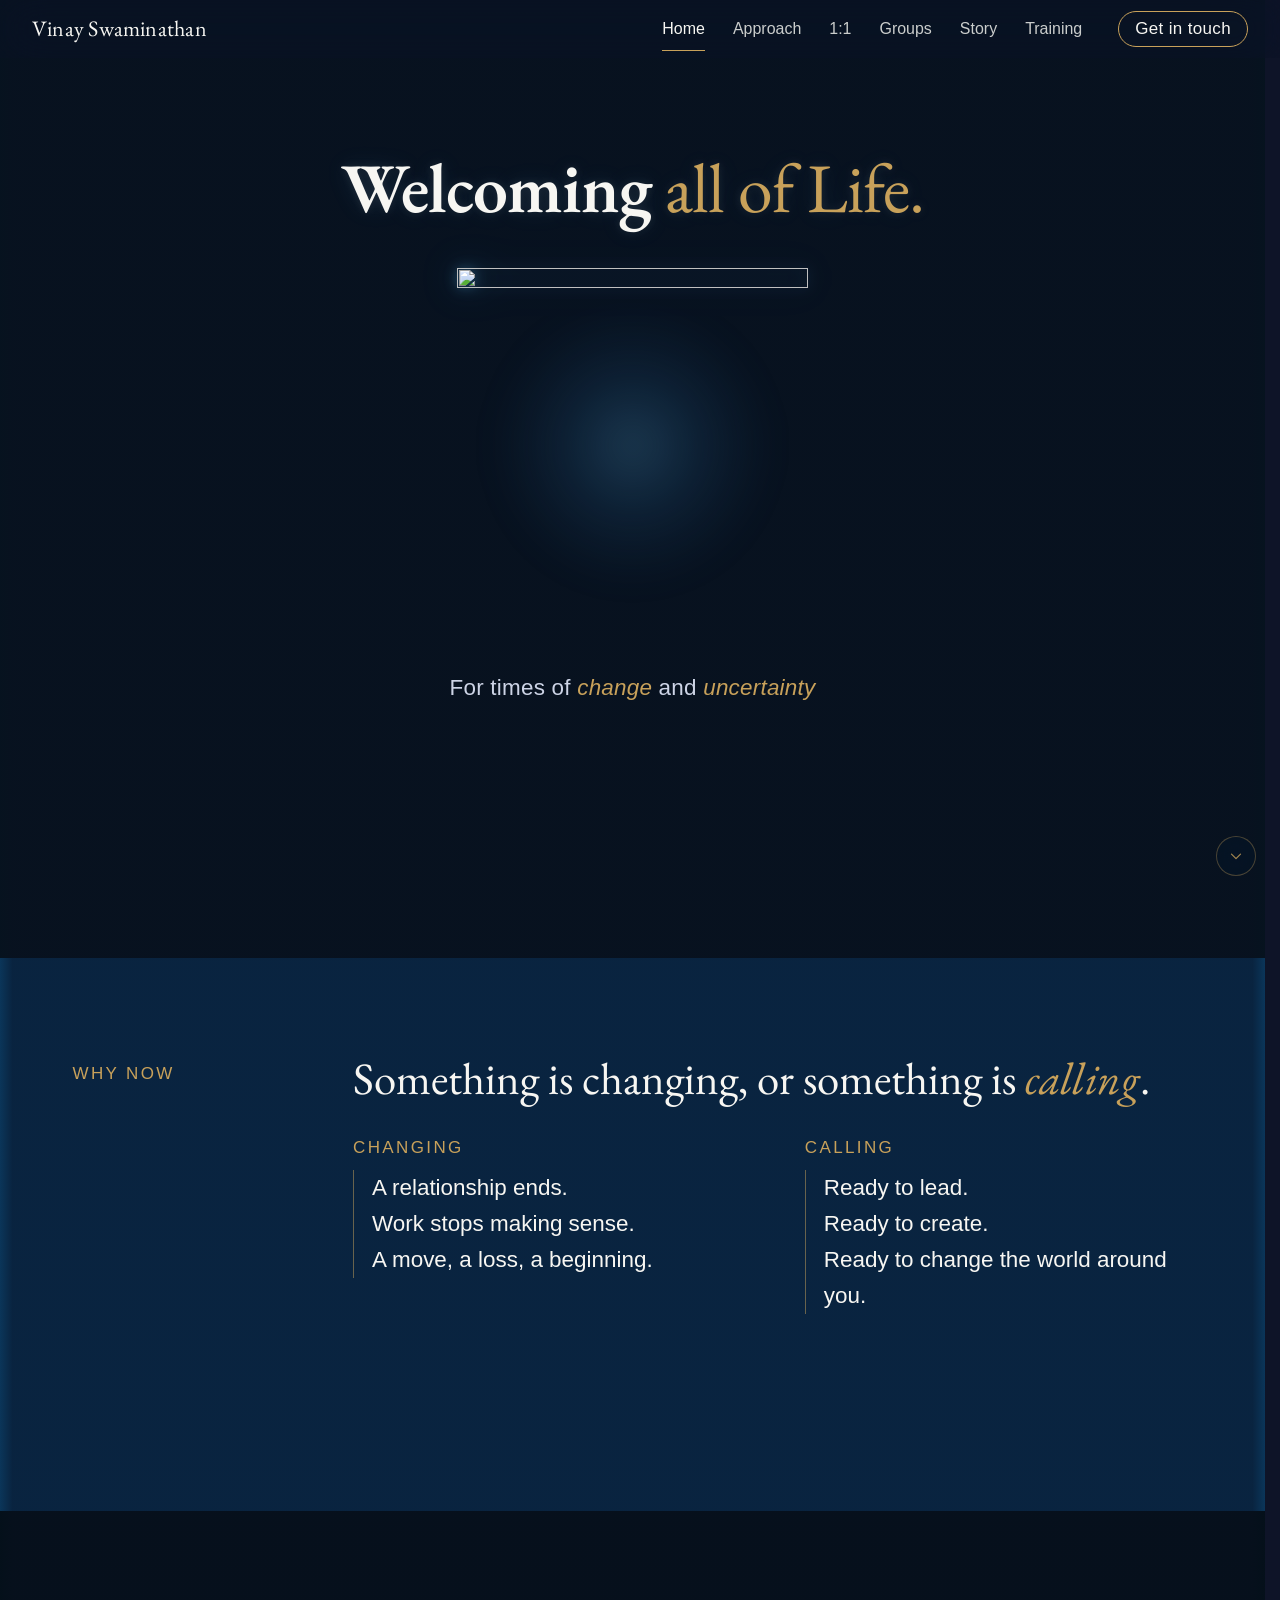
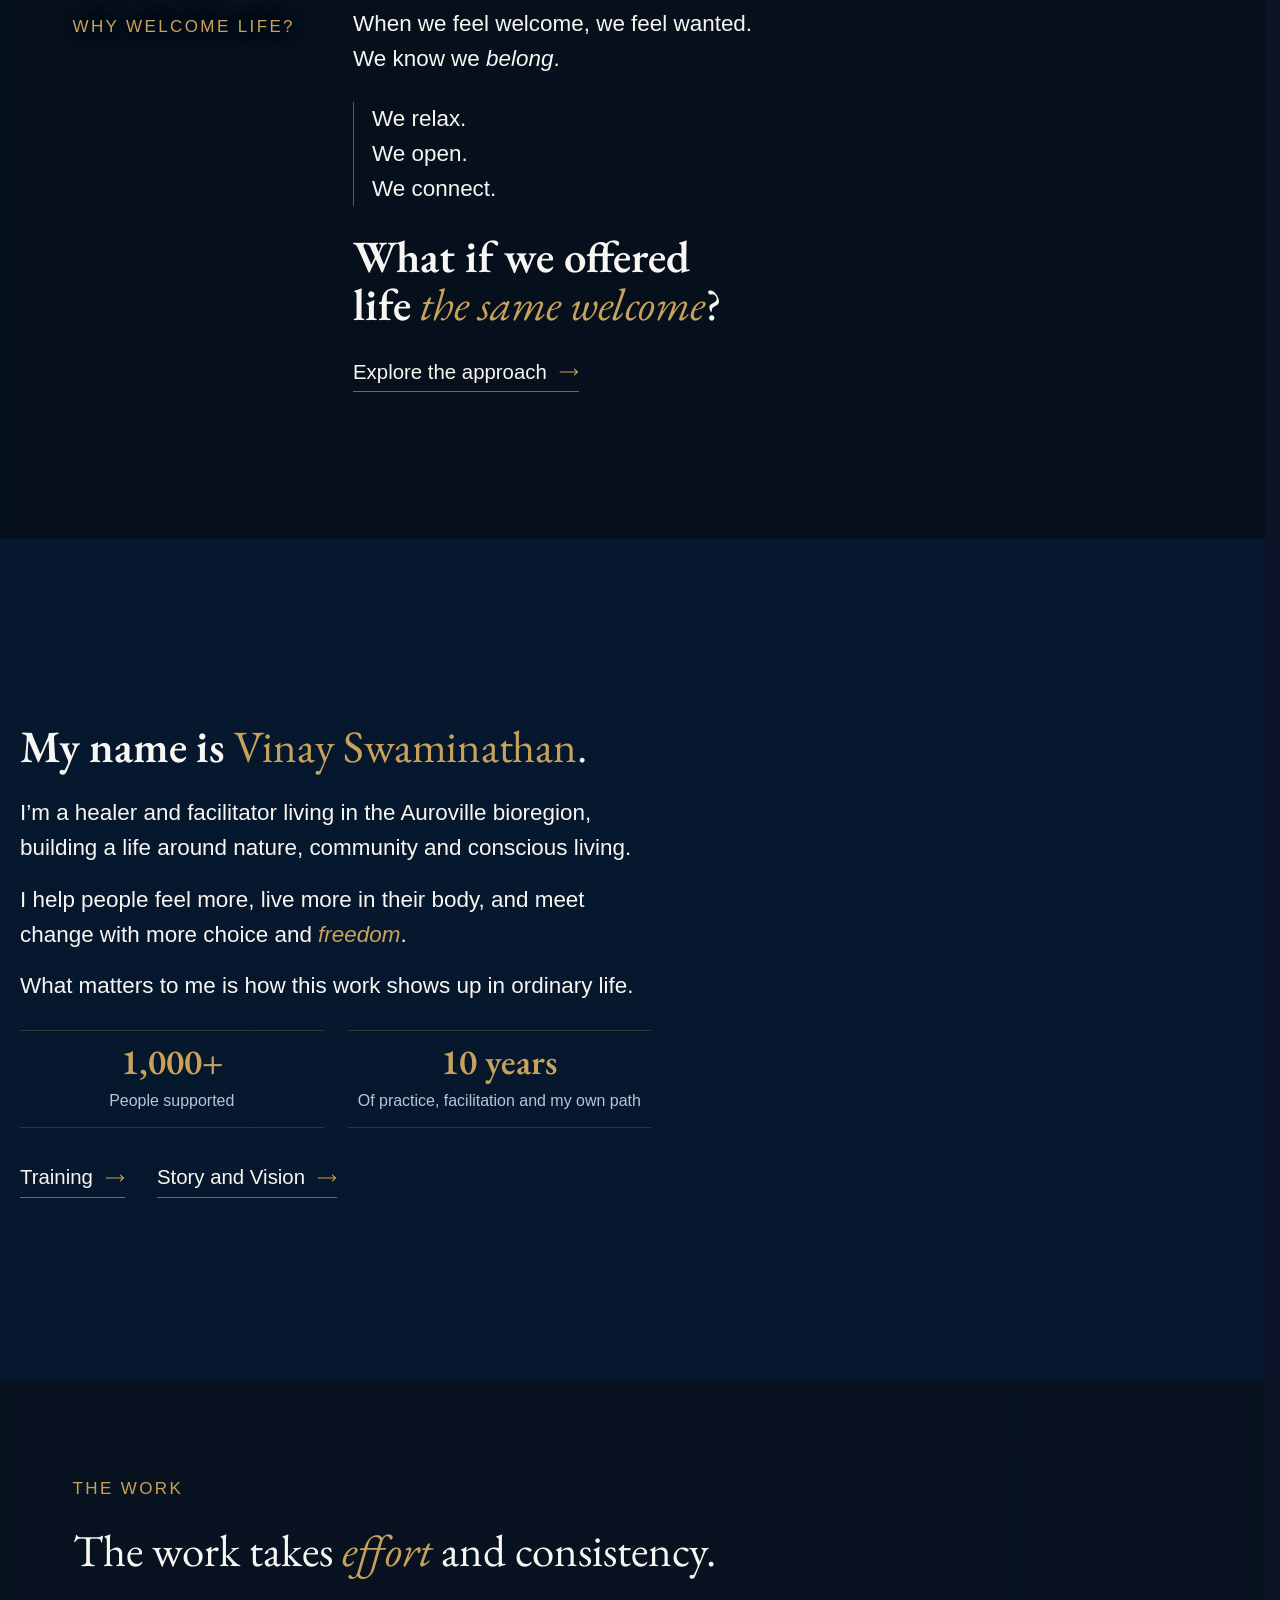
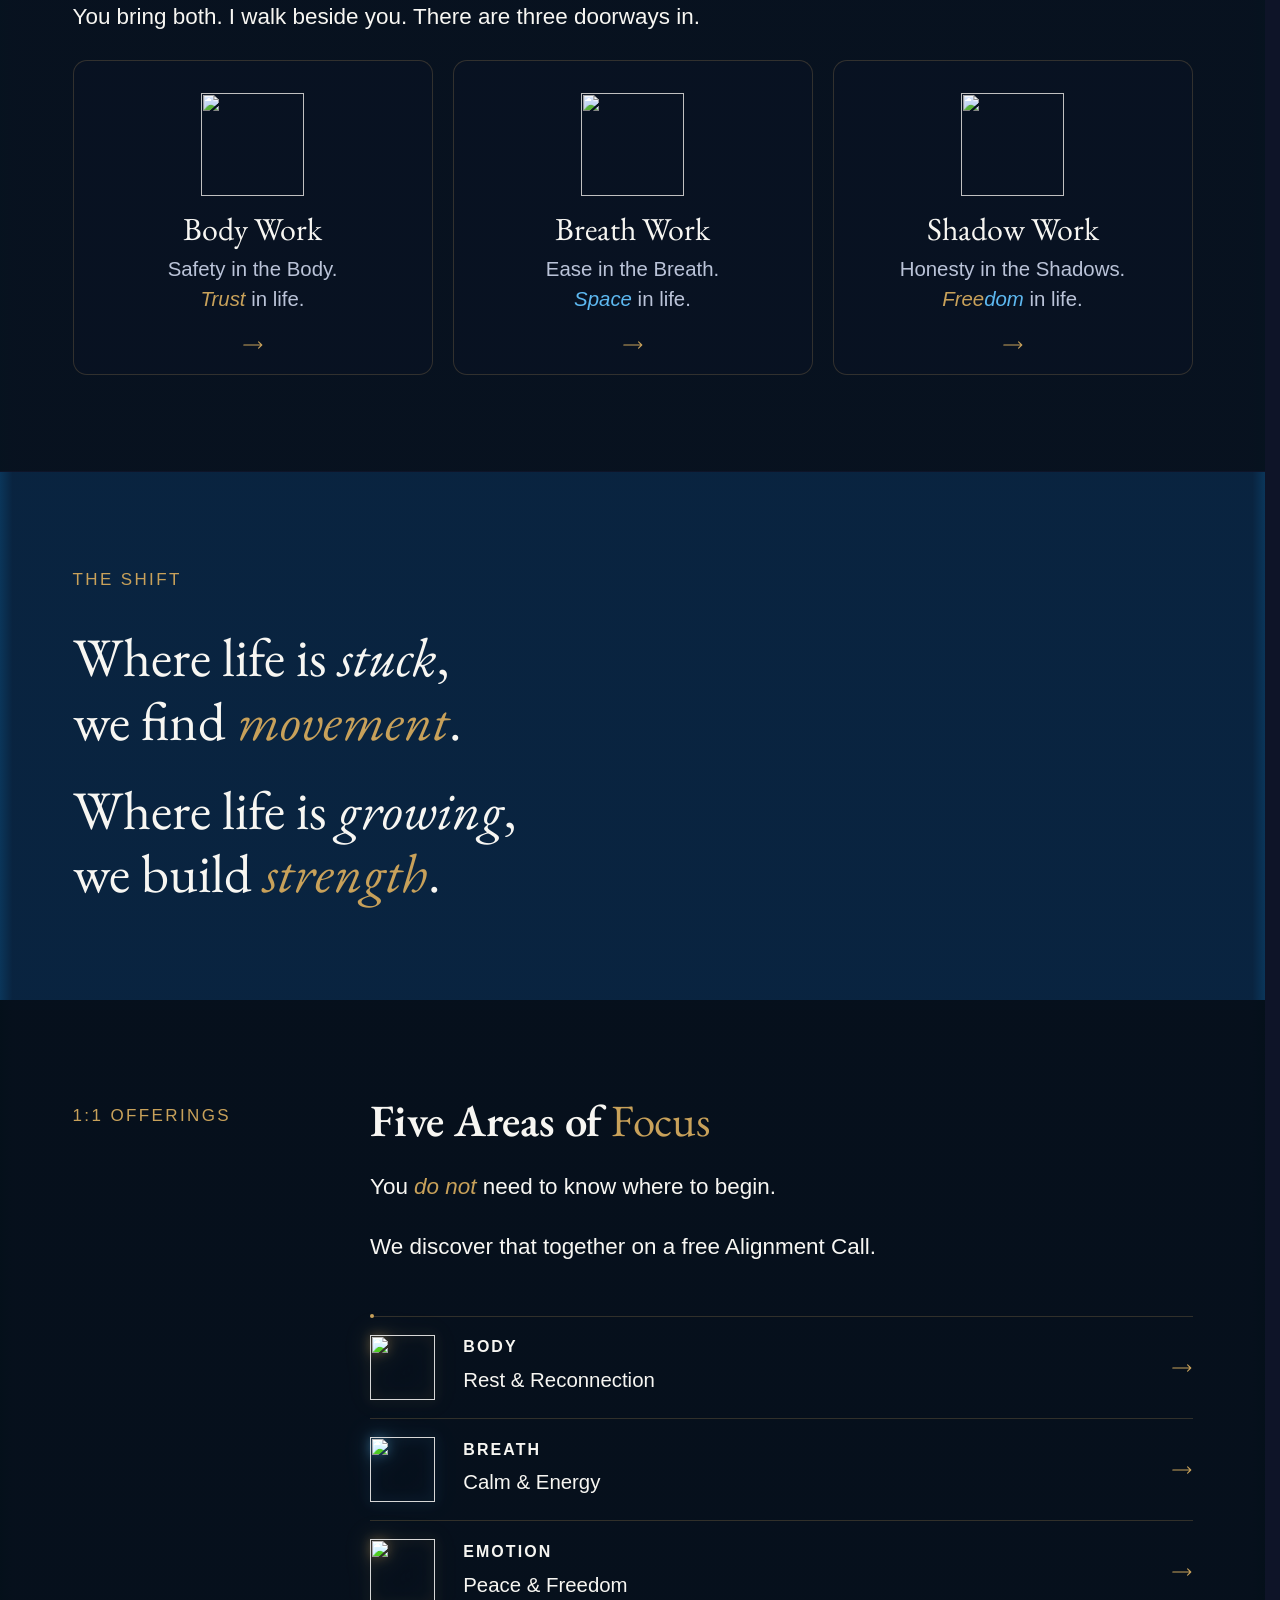
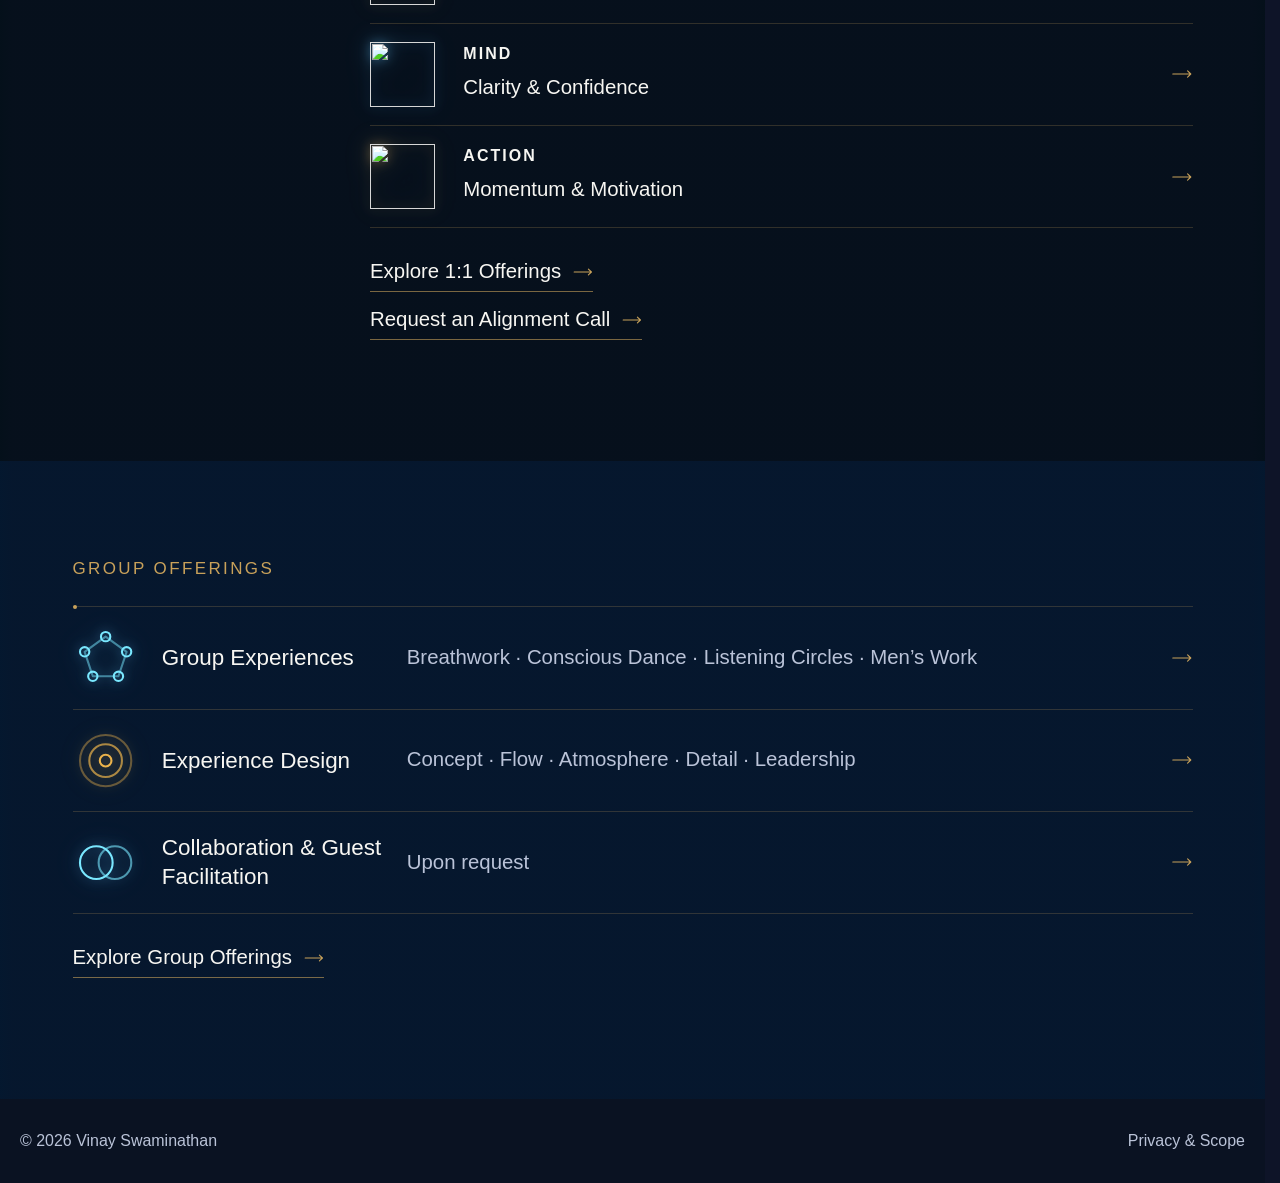
==== index.html @ 385a483f "Copy review round one: transition hero, Why now section, Monthly Retainer, layout fixes - Home: hero" ====
<!DOCTYPE html>
<html lang="en">
<head>
<meta charset="utf-8">
<meta name="viewport" content="width=device-width, initial-scale=1">

<title>Vinay Swaminathan | Inner+Outer Work | Auroville Bioregion</title>
<meta name="description" content="Vinay is a healer and facilitator working holistically across body, breath, mind, emotion and action to support resilience, vitality, well-being and a more fulfilling life.">
<meta name="robots" content="index, follow">
<meta name="theme-color" content="#0E1428">
<link rel="canonical" href="https://www.vinayswaminathan.com/">

<meta property="og:type" content="website">
<meta property="og:site_name" content="Vinay Swaminathan">
<meta property="og:title" content="Vinay Swaminathan | Inner+Outer Work | Auroville Bioregion">
<meta property="og:description" content="Vinay is a healer and facilitator working holistically across body, breath, mind, emotion and action to support resilience, vitality, well-being and a more fulfilling life.">
<meta property="og:url" content="https://www.vinayswaminathan.com/">
<meta property="og:image" content="https://www.vinayswaminathan.com/assets/images/vinay-facilitator.jpg">
<meta property="og:image:width" content="1080">
<meta property="og:image:height" content="1456">
<meta property="og:image:alt" content="Vinay Swaminathan">
<meta name="twitter:card" content="summary_large_image">
<meta name="twitter:title" content="Vinay Swaminathan | Inner+Outer Work | Auroville Bioregion">
<meta name="twitter:description" content="Vinay is a healer and facilitator working holistically across body, breath, mind, emotion and action to support resilience, vitality, well-being and a more fulfilling life.">
<meta name="twitter:image" content="https://www.vinayswaminathan.com/assets/images/vinay-facilitator.jpg">
<meta name="twitter:image:alt" content="Vinay Swaminathan">

<script>(function(d){d.classList.add('js');if(!window.matchMedia('(prefers-reduced-motion: reduce)').matches&&'IntersectionObserver' in window){d.classList.add('motion-ready');setTimeout(function(){if(!window.__siteJs)d.classList.add('rv-fallback','assets-ready')},4000)}})(document.documentElement)</script>
<link rel="icon" type="image/png" sizes="48x48" href="assets/images/favicon-48.png">
<link rel="icon" type="image/png" sizes="192x192" href="assets/images/favicon-192.png">
<link rel="apple-touch-icon" sizes="180x180" href="assets/images/apple-touch-icon.png">

<link rel="preconnect" href="https://fonts.googleapis.com">
<link rel="preconnect" href="https://fonts.gstatic.com" crossorigin>
<link href="https://fonts.googleapis.com/css2?family=EB+Garamond:ital,wght@0,400;0,600;1,400;1,600&display=swap" rel="stylesheet">
<link rel="preload" href="assets/fonts/GilliusADFNo2-Regular.otf" as="font" type="font/otf" crossorigin>
<link rel="preload" as="image" href="assets/vinay-brand-assets/hero-home-desktop-v3.webp" media="(min-width: 769px)">
<link rel="preload" as="image" href="assets/vinay-brand-assets/hero-home-mobile-v2.webp" media="(max-width: 768px)" fetchpriority="high">
<link rel="stylesheet" href="assets/css/site.css?v=202611071400">
<script type="application/ld+json">
{
  "@context": "https://schema.org",
  "@graph": [
    {
      "@type": "WebSite",
      "@id": "https://www.vinayswaminathan.com/#website",
      "url": "https://www.vinayswaminathan.com/",
      "name": "Vinay Swaminathan",
      "inLanguage": "en",
      "publisher": {
        "@id": "https://www.vinayswaminathan.com/#vinay"
      }
    },
    {
      "@type": "WebPage",
      "@id": "https://www.vinayswaminathan.com/#webpage",
      "url": "https://www.vinayswaminathan.com/",
      "name": "Vinay Swaminathan | Inner+Outer Work | Auroville Bioregion",
      "description": "Vinay is a healer and facilitator working holistically across body, breath, mind, emotion and action to support resilience, vitality, well-being and a more fulfilling life.",
      "inLanguage": "en",
      "isPartOf": {
        "@id": "https://www.vinayswaminathan.com/#website"
      },
      "about": {
        "@id": "https://www.vinayswaminathan.com/#vinay"
      },
      "primaryImageOfPage": {
        "@id": "https://www.vinayswaminathan.com/#portrait"
      }
    },
    {
      "@type": "Person",
      "@id": "https://www.vinayswaminathan.com/#vinay",
      "name": "Vinay Swaminathan",
      "url": "https://www.vinayswaminathan.com/",
      "image": {
        "@type": "ImageObject",
        "@id": "https://www.vinayswaminathan.com/#portrait",
        "url": "https://www.vinayswaminathan.com/assets/images/vinay-facilitator.jpg",
        "width": 1080,
        "height": 1456,
        "caption": "Vinay Swaminathan"
      },
      "jobTitle": "Healer and Facilitator",
      "description": "Vinay is a healer and facilitator working holistically across body, breath, mind, emotion and action to support resilience, vitality, well-being and a more fulfilling life.",
      "homeLocation": {
        "@type": "Place",
        "name": "Auroville bioregion, India"
      },
      "address": {
        "@type": "PostalAddress",
        "addressLocality": "Auroville",
        "addressRegion": "Tamil Nadu",
        "addressCountry": "IN"
      },
      "knowsAbout": [
        "Breathwork",
        "Craniosacral therapy",
        "Holotropic Breathwork",
        "Neuro-Linguistic Programming",
        "Access Bars",
        "The Journey",
        "Emotional Freedom Techniques",
        "Group facilitation"
      ],
      "sameAs": [
        "https://www.instagram.com/vinay.swaminathan/"
      ]
    }
  ]
}
</script>
</head>
<body class="page-home">
<a class="skip-link" href="#main">Skip to content</a>

<header class="site-head" id="site-head">
  <div class="site-head__inner">
    <a class="brand" href="./">
      <img src="assets/images/sigil-small.png" alt="" width="28" height="29">
      <span class="brand__name">Vinay Swaminathan</span>
    </a>
    <nav class="nav" aria-label="Primary">
      <a class="nav__link" href="./" aria-current="page">Home</a>
      <a class="nav__link" href="approach.html">Approach</a>
      <a class="nav__link" href="offerings.html">1:1</a>
      <a class="nav__link" href="groupwork.html">Groups</a>
      <a class="nav__link" href="about.html">Story</a>
      <a class="nav__link" href="training.html">Training</a>
      <a class="btn btn--solid nav__cta" href="alignment.html" data-contact-open>Get in touch</a>
    </nav>
    <button type="button" class="nav-toggle" id="nav-toggle" aria-expanded="false" aria-controls="nav-mobile">
      <span class="nav-toggle__bars" aria-hidden="true"><i></i><i></i></span>
      <span data-label>Menu</span>
    </button>
  </div>
  <nav class="nav-mobile" id="nav-mobile" aria-label="Primary mobile">
    <a href="./" aria-current="page">Home <span aria-hidden="true">&rarr;</span></a>
    <a href="approach.html">Approach <span aria-hidden="true">&rarr;</span></a>
    <a href="offerings.html">1:1 <span aria-hidden="true">&rarr;</span></a>
    <a href="groupwork.html">Groups <span aria-hidden="true">&rarr;</span></a>
    <a href="about.html">Story <span aria-hidden="true">&rarr;</span></a>
    <a href="training.html">Training <span aria-hidden="true">&rarr;</span></a>
    <a class="btn btn--solid" href="alignment.html" data-contact-open>Get in touch</a>
  </nav>
</header>

<main id="main">

<section class="home-hero bg-1" aria-labelledby="hero-title">
  <div class="home-hero__inner">
    <h1 data-seq data-seq-at="300" id="hero-title" class="display-title"><span class="hero-strong">Welcoming</span> <span class="hero-gold">all of</span> <span class="hero-gold">Life.</span></h1>
    <span data-seq data-seq-at="0" class="hero-sigil-wrap"><img class="home-hero__sigil" src="assets/images/sigil.png" srcset="assets/images/sigil-720.png 720w, assets/images/sigil-900.png 900w, assets/images/sigil.png 1100w" sizes="(max-width: 768px) 72vw, 360px" alt="" width="1100" height="1132" fetchpriority="high"></span>
    <p data-seq data-seq-at="600" class="home-hero__trio home-hero__practices">For times of <em class="trio-word trio-word--gold">change</em> and <em class="trio-word trio-word--gold">uncertainty</em></p>
  </div>
</section>

<section id="why-now" data-scroll-section class="section bg-2 t-v2" data-field aria-labelledby="why-now-title">
  <div data-reveal class="wrap why marked">
    <h2 id="why-now-title" class="marker">Why now</h2>
    <p class="statement">Something is changing, or something is <em class="gold-accent">calling</em>.</p>
    <div class="why-now__split">
      <div>
        <h3 class="eyebrow">Changing</h3>
        <p class="why__triad">A relationship ends.<br>Work stops making sense.<br>A move, a loss, a beginning.</p>
      </div>
      <div>
        <h3 class="eyebrow">Calling</h3>
        <p class="why__triad">Ready to lead.<br>Ready to create.<br>Ready to change the world around you.</p>
      </div>
    </div>
  </div>
</section>

<section id="why" data-scroll-section class="section bg-3" data-field aria-labelledby="why-title">
  <div data-reveal class="wrap why marked">
    <h2 id="why-title" class="marker">Why welcome life?</h2>
    <p class="lede lede--wide">When we feel welcome, we feel wanted. We know we <em class="inline-accent">belong</em>.</p>
    <p class="lede lede--wide why__triad">We relax.<br>We open.<br>We connect.</p>
    <p class="distilled display-statement"><span class="strong">What if we offered life</span> <em class="gold-accent">the same welcome</em>?</p>
    <nav class="quiet-links" aria-label="The approach">
      <a class="text-cta" href="approach.html">Explore the approach <span aria-hidden="true">&rarr;</span></a>
    </nav>
  </div>
</section>


<section id="meet-vinay" data-scroll-section class="section bg-4 t-v2" aria-labelledby="meet-title">
  <div class="wrap wrap--wide editorial-host">
    <div class="editorial editorial--media-first editorial--person">
      <div class="editorial__head" data-reveal="left">
        <h2 id="meet-title"><span class="strong">My name is</span> <span class="gold-accent gold-accent--roman">Vinay Swaminathan</span>.</h2>
      </div>
      <div class="editorial__body stack stack--lg" data-reveal="left">
        <div class="prose">
          <p class="lede lede--wide">I&rsquo;m a healer and facilitator living in the Auroville bioregion, building a life around nature, community and conscious living.</p>
          <p class="lede lede--wide">I help people feel more, live more in their body, and meet change with more choice and <em class="gold-accent">freedom</em>.</p>
          <p class="lede lede--wide">What matters to me is how this work shows up in ordinary life.</p>
        </div>
        <dl class="evidence evidence--strong">
          <div><dt>1,000+</dt><dd>People supported</dd></div>
          <div><dt>10 years</dt><dd>Of practice, facilitation and my own path</dd></div>
        </dl>
        <nav class="quiet-links" aria-label="More about Vinay">
          <a class="text-cta" href="training.html">Training <span aria-hidden="true">&rarr;</span></a>
          <a class="text-cta" href="about.html">Story and Vision <span aria-hidden="true">&rarr;</span></a>
        </nav>
      </div>
      <figure data-reveal-img class="editorial__media editorial__media--person" style="--ar:0.8">
        <img src="assets/images/vinay-facilitator.webp" alt="Vinay Swaminathan sitting on a rock beneath a banyan tree, smiling." width="1080" height="1456" loading="lazy" decoding="async">
      </figure>
    </div>
  </div>
</section>

<section id="the-work" data-scroll-section class="section bg-1 m-d2" data-field aria-labelledby="work-title">
  <div data-reveal class="wrap stack stack--lg">
    <h2 id="work-title" class="marker">The Work</h2>
    <p class="statement">The work takes <em class="gold-accent">effort</em> and consistency.</p>
    <p class="lede lede--wide">You bring both. I walk beside you. There are three doorways in.</p>
    <ul data-stagger class="pathways" aria-label="Three ways of working">
      <li><a class="pathways__item" href="offerings.html#bodywork">
        <img class="pathways__icon" src="assets/vinay-icons/bodywork-icon.png?v=202610121306" alt="" width="288" height="288" loading="lazy" decoding="async">
        <h3 class="pathways__name">Body Work</h3>
        <p class="pathways__line"><span>Safety in the Body.</span> <span><em class="gold-accent">Trust</em> in life.</span></p>
        <span class="pathways__arrow" aria-hidden="true">&rarr;</span>
      </a></li>
      <li><a class="pathways__item pathways__item--blue" href="offerings.html#breathwork">
        <img class="pathways__icon" src="assets/vinay-icons/breathwork-icon.png?v=202610121306" alt="" width="288" height="288" loading="lazy" decoding="async">
        <h3 class="pathways__name">Breath Work</h3>
        <p class="pathways__line"><span>Ease in the Breath.</span> <span><em class="inline-accent is-blue">Space</em> in life.</span></p>
        <span class="pathways__arrow" aria-hidden="true">&rarr;</span>
      </a></li>
      <li><a class="pathways__item" href="offerings.html#shadow-work">
        <img class="pathways__icon" src="assets/vinay-icons/shadow-work-icon.svg?v=202610121306" alt="" width="288" height="288" loading="lazy" decoding="async">
        <h3 class="pathways__name">Shadow Work</h3>
        <p class="pathways__line"><span>Honesty in the Shadows.</span> <span><span class="split-word"><span aria-hidden="true"><em class="gold-accent">Free</em><em class="inline-accent is-blue">dom</em></span><span class="visually-hidden">Freedom</span></span> in life.</span></p>
        <span class="pathways__arrow" aria-hidden="true">&rarr;</span>
      </a></li>
    </ul>
  </div>
</section>

<section id="begin" data-scroll-section class="section bg-2 t-v2 bg-pos-lower" aria-labelledby="begin-title">
  <div data-reveal class="wrap begin">
    <h2 id="begin-title" class="marker">The Shift</h2>
    <div class="begin__statements">
      <p><span class="begin__lead">Where life is <em>stuck</em>,</span> we find <em class="gold-accent">movement</em>.</p>
      <p><span class="begin__lead">Where life is <em>growing</em>,</span> we build <em class="gold-accent">strength</em>.</p>
    </div>
  </div>
</section>

<section id="focus" data-scroll-section class="section bg-3" aria-labelledby="focus-title">
  <div data-reveal class="wrap marked stack stack--lg">
    <p class="eyebrow">1:1 Offerings</p>
    <h2 id="focus-title"><span class="strong">Five Areas of</span> <span class="gold-accent gold-accent--roman">Focus</span></h2>
    <p class="statement-lead statement-lead--sans">You <em class="gold-accent">do not</em> need to know where to begin.</p>
    <p class="statement-lead statement-lead--sans">We discover that together on a free Alignment Call.</p>
    <ul data-stagger class="doorway-list" aria-label="Five areas of focus">
      <li><a href="offerings.html#body">
        <img class="area-icon icon-box" src="assets/vinay-icons/icon-body.svg?v=202610052254" alt="" width="512" height="512" aria-hidden="true">
        <span class="doorway-list__name">Body</span>
        <span class="doorway-list__desc">Rest &amp; Reconnection</span>
        <span class="doorway-list__arrow" aria-hidden="true">&rarr;</span>
      </a></li>
      <li><a href="offerings.html#breath">
        <img class="area-icon icon-box" src="assets/vinay-icons/icon-breath.svg?v=202610052254" alt="" width="512" height="512" aria-hidden="true">
        <span class="doorway-list__name">Breath</span>
        <span class="doorway-list__desc">Calm &amp; Energy</span>
        <span class="doorway-list__arrow" aria-hidden="true">&rarr;</span>
      </a></li>
      <li><a href="offerings.html#emotion">
        <img class="area-icon icon-box" src="assets/vinay-icons/icon-emotion.svg?v=202610052254" alt="" width="512" height="512" aria-hidden="true">
        <span class="doorway-list__name">Emotion</span>
        <span class="doorway-list__desc">Peace &amp; Freedom</span>
        <span class="doorway-list__arrow" aria-hidden="true">&rarr;</span>
      </a></li>
      <li><a href="offerings.html#mind">
        <img class="area-icon icon-box" src="assets/vinay-icons/icon-mind.svg?v=202610052254" alt="" width="512" height="512" aria-hidden="true">
        <span class="doorway-list__name">Mind</span>
        <span class="doorway-list__desc">Clarity &amp; Confidence</span>
        <span class="doorway-list__arrow" aria-hidden="true">&rarr;</span>
      </a></li>
      <li><a href="offerings.html#action">
        <img class="area-icon icon-box" src="assets/vinay-icons/icon-action.svg?v=202610052254" alt="" width="512" height="512" aria-hidden="true">
        <span class="doorway-list__name">Action</span>
        <span class="doorway-list__desc">Momentum &amp; Motivation</span>
        <span class="doorway-list__arrow" aria-hidden="true">&rarr;</span>
      </a></li>
    </ul>
    <nav class="quiet-links quiet-links--stack" aria-label="1:1 work">
      <a class="text-cta" href="offerings.html">Explore 1:1 Offerings <span aria-hidden="true">&rarr;</span></a>
      <a class="text-cta" href="alignment.html">Request an Alignment Call <span aria-hidden="true">&rarr;</span></a>
    </nav>
  </div>
</section>

<section id="group-offerings" data-scroll-section class="section bg-4 t-v2" aria-labelledby="group-title">
  <div data-reveal="right" class="wrap stack stack--lg">
    <h2 id="group-title" class="marker">Group Offerings</h2>
    <ul data-stagger="soft" class="summary-list">
      <li><a href="groupwork.html#experiences"><svg class="icon icon-box" viewBox="0 0 28 28" aria-hidden="true" fill="none" stroke="currentColor" stroke-width="1.4" stroke-linecap="round" stroke-linejoin="round"><path d="M14 5L23 11.5 19.5 22h-11L5 11.5z" opacity=".5"/><circle cx="14" cy="5" r="2"/><circle cx="23" cy="11.5" r="2"/><circle cx="19.5" cy="22" r="2"/><circle cx="8.5" cy="22" r="2"/><circle cx="5" cy="11.5" r="2"/></svg><h3>Group Experiences</h3><p>Breathwork &middot; Conscious Dance &middot; Listening Circles &middot; Men&rsquo;s Work</p><span class="summary-list__arrow" aria-hidden="true">&rarr;</span></a></li>
      <li><a href="groupwork.html#design"><svg class="icon icon--gold icon-box" viewBox="0 0 28 28" aria-hidden="true" fill="none" stroke="currentColor" stroke-width="1.4"><circle cx="14" cy="14" r="11" opacity=".4"/><circle cx="14" cy="14" r="7" opacity=".7"/><circle cx="14" cy="14" r="2.5"/></svg><h3>Experience Design</h3><p>Concept &middot; Flow &middot; Atmosphere &middot; Detail &middot; Leadership</p><span class="summary-list__arrow" aria-hidden="true">&rarr;</span></a></li>
      <li><a href="groupwork.html#collaboration"><svg class="icon icon-box" viewBox="0 0 28 28" aria-hidden="true" fill="none" stroke="currentColor" stroke-width="1.4"><circle cx="10" cy="14" r="7"/><circle cx="18" cy="14" r="7" opacity=".6"/></svg><h3>Collaboration &amp; Guest Facilitation</h3><p>Upon request</p><span class="summary-list__arrow" aria-hidden="true">&rarr;</span></a></li>
    </ul>
    <nav class="quiet-links" aria-label="Group work">
      <a class="text-cta" href="groupwork.html">Explore Group Offerings <span aria-hidden="true">&rarr;</span></a>
    </nav>
  </div>
</section>

</main>

<footer class="site-foot">
  <span class="site-foot__copy">&copy; 2026 Vinay Swaminathan</span>
  <div class="site-foot__brand">
    <p>Welcoming all of life.</p>
  </div>
  <a class="site-foot__privacy" href="privacy.html">Privacy &amp; Scope</a>
</footer>

<script src="assets/js/site.js?v=202611071300" defer></script>
</body>
</html>
---- assets/css/site.css ----
/* ==========================================================================
   Vinay Swaminathan — visual system
   Deep navy ground, sky-blue accent, warm-white text.
   EB Garamond (ceremonial / display) + Gillius ADF No2 (body / UI).
   ========================================================================== */

/* ==========================================================================
   Design tokens
   One set of values for the whole site; breakpoints only retune them.
   ========================================================================== */
:root {
  /* Colour */
  --ink-1:  #0E1428;                 /* default page ground */
  --ink-2:  #151C34;                 /* alternating band */
  --ink-3:  #1B2448;                 /* hover / raised surface */
  --text:   #F7F6F2;
  --muted:  #BAC3D8;                 /* running text: one muted tone everywhere */
  --accent: #5DB8F0;                 /* the sigil's luminous cyan (lighter on light fields) */
  --emphasis-blue: #5DB8F0;          /* the one prose emphasis blue */
  --warn:   #E0955C;
  /* Brass: lines, nodes, labels and small threshold markers; never body text. */
  --accent-brass: #C8A15A;
  --warm-soft:    rgba(200,161,90,.5);
  --line:         rgba(200,161,90,.22);   /* structural rules */
  --line-strong:  rgba(200,161,90,.7);    /* the gold rule on notes; active edges */

  /* Type: EB Garamond for display, Gillius ADF No2 for reading and UI */
  --serif: "EB Garamond", Garamond, "Times New Roman", Georgia, serif;
  --sans:  "Gillius ADF No2", "Gill Sans", "Gill Sans MT", "Trebuchet MS", sans-serif;
  --t-hero:     clamp(2.4rem, 5vw, 4.6rem);       /* home hero / page-opening display */
  --t-display:  clamp(2.2rem, 3.5vw, 3.4rem);     /* section display statements, h1/h2 */
  --t-subtitle: clamp(1.45rem, 2.25vw, 2.1rem);   /* a title's subtitle */
  --t-heading:  clamp(1.75rem, 2.5vw, 2.45rem);   /* secondary headings and statements */
  --t-sub:      clamp(1.2rem, 4.2vw, 1.4rem);     /* item titles, summaries */
  --t-lede:     clamp(1.12rem, 1.45vw, 1.3rem);   /* section intros, above body */
  --t-body:     clamp(1.03rem, 3.8vw, 1.125rem);
  --t-small:    0.9rem;                           /* eyebrows, metadata, labels */

  /* Space and measure */
  --s-1: 0.5rem;
  --s-2: 1rem;
  --s-3: 1.5rem;
  --s-4: 2.5rem;
  --s-5: 4rem;
  --gutter: 20px;
  --section-y: 96px;                 /* between sections, every page */
  --opening-y: 128px;                /* above a page's first heading (below the header) */
  --measure: 38rem;
  --header-h: 52px;                  /* fallback; the breakpoints below set it */
  --subnav-h: 0px;
  --icon-box: calc(var(--t-body) * 1.6 * 2);   /* one icon size: two lines of description */

  /* Motion: one ease-out curve, three durations, one reveal */
  --ease: cubic-bezier(.22,.61,.36,1);
  --motion-fast: 222ms;              /* hover, colour, small state changes */
  --motion-base: 333ms;              /* menus, accordions, chevrons, tab switches */
  --motion-image: 777ms;             /* photographs gradually appearing */
  --ease-image: cubic-bezier(.25,.46,.45,.94);   /* soft ease-out, no overshoot */
  --ease-calm: var(--ease-image);
  --motion-text: 555ms;
  --stagger: 60ms;                  /* between items in a list or grid */
  /* Reveal: site.js marks the readable blocks of each section (.rv-item,
     numbered --ci in reading order); they cascade top to bottom with one
     duration, curve and rise. site.js reads --rv-time. */
  --rv-time: 380ms; --rv-rise: 8px; --rv-ease: cubic-bezier(.22, .61, .36, 1);
}
@media (min-width: 769px) {
  :root { --header-h: 58px; }
}
@media (min-width: 1100px) {
  /* Desktop reading sizes: one step scale (labels < body < ledes < item
     titles), the same proportions on every page. */
  :root { --t-small: .94rem; --t-body: 1.2rem; --t-lede: 1.32rem; }
}
@media (max-width: 768px) {
  /* Phones: a little more air in the header (~9px above and below the Menu
     button); a shorter step between sections. */
  :root { --header-h: 62px; --section-y: 70px; --opening-y: 70px; }
}
@media (max-width: 599px) {
  /* Phones: smaller display steps, a slightly quicker stagger. */
  :root {
    --t-display: clamp(1.75rem, 7.4vw, 2.1rem); --t-heading: clamp(1.45rem, 6.3vw, 1.65rem);
    --t-subtitle: clamp(1.3rem, 5.8vw, 1.45rem); --t-lede: clamp(1.08rem, 4.6vw, 1.15rem);   /* ≈23 / 18px */
    --s-3: 1.25rem;
    --stagger: 50ms;
    --t-body: 1.1rem; --t-small: .95rem;   /* phone body ≈17.6px; smallest text ≈15px */
  }
}

/* ==========================================================================
   Base elements
   ========================================================================== */
/* Gillius ADF No2 (Arkandis Digital Foundry), self-hosted from assets/fonts/.
   Only the variants the site uses: Regular, Bold (600) and Italic (<em>). */
@font-face {
  font-family: "Gillius ADF No2";
  src: url("../fonts/GilliusADFNo2-Regular.otf") format("opentype");
  font-weight: 400; font-style: normal; font-display: swap;
}

@font-face {
  font-family: "Gillius ADF No2";
  src: url("../fonts/GilliusADFNo2-Bold.otf") format("opentype");
  font-weight: 600; font-style: normal; font-display: swap;
}

@font-face {
  font-family: "Gillius ADF No2";
  src: url("../fonts/GilliusADFNo2-Italic.otf") format("opentype");
  font-weight: 400; font-style: italic; font-display: swap;
}

*, *::before, *::after { box-sizing: border-box; }

/* Inline `display` must never beat the `hidden` attribute (e.g. #form-sent). */
[hidden] { display: none !important; }

html {
  scroll-behavior: smooth;
  scrollbar-gutter: stable;
  /* No elastic bounce past the top or bottom (macOS trackpads): the bounce
     drags the sticky header and section index out of place. */
  overscroll-behavior-y: none;
  -webkit-text-size-adjust: 100%;
  text-size-adjust: 100%;
}

body {
  margin: 0;
  background: var(--ink-1);
  color: var(--text);
  font-family: var(--sans);
  font-size: var(--t-body);
  line-height: 1.6;
  -webkit-font-smoothing: antialiased;
  overflow-x: clip;
  overscroll-behavior-y: none;
  /* Gillius ADF maps "oe" to "œ" through its required-ligature table
     ("does" would read "dœs"); switch that table off. */
  font-feature-settings: "rlig" 0;
  /* Leaving for a contact form: the page fades out before the form fades in. */
  transition: opacity var(--motion-base) var(--ease);
  /* First section starts at y=0 behind the header; its content clears the
     header (and, on narrower screens, the section strip) with padding. */
  /* on body: .has-subnav sets --subnav-h there */
  --hdr-offset: calc(var(--header-h) + var(--subnav-h));
}

img { max-width: 100%; height: auto; display: block; }

p { margin: 0; }

a { color: var(--text); transition: color var(--motion-fast) var(--ease), text-decoration-color var(--motion-fast) var(--ease), opacity var(--motion-fast) var(--ease); -webkit-tap-highlight-color: transparent; }

a:hover { color: var(--text); }

strong { font-weight: 600; }

:focus-visible { outline: 2px solid var(--accent); outline-offset: 3px; border-radius: 2px; }

::selection { background: rgba(93, 184, 240, .28); color: var(--text); }

input, textarea, select, button { font: inherit; }

h1, h2, h3 { margin: 0; font-weight: 400; }

h1, h2 { font-family: var(--serif); letter-spacing: -.005em; text-wrap: balance; font-size: var(--t-display); line-height: 1.08; }

h3 { font-family: var(--sans); font-size: var(--t-sub); line-height: 1.3; }

.skip-link {
  position: absolute; left: -9999px; top: 0; z-index: 100;
  background: var(--accent); color: var(--ink-1);
  padding: 0.8rem 1.25rem; font-size: var(--t-small);
}

.skip-link:focus { left: 0; }

.visually-hidden {
  position: absolute; width: 1px; height: 1px; overflow: hidden;
  clip: rect(0 0 0 0); clip-path: inset(50%); white-space: nowrap;
}
@media (min-width: 1100px) {
  /* Desktop: everything a little larger to read (the type scale is in rem). */
  html { font-size: 106.25%; }
}
@media (min-width: 1440px) {
  html { font-size: 112.5%; }
}
@media (prefers-reduced-motion: reduce) {
  html { scroll-behavior: auto; }
  *, *::before, *::after { animation-duration: .001ms !important; animation-iteration-count: 1 !important; transition-duration: .001ms !important; }
}

/* ==========================================================================
   Layout primitives: wrap, stack, section rhythm, split, prose
   ========================================================================== */
/* The one authoritative anchor offset: every hash target lands below the
   sticky header and, on interior pages, the sticky section nav. */
[id] { scroll-margin-top: calc(var(--header-h) + var(--subnav-h) + 16px); }

.has-subnav { --subnav-h: 51px; }

.wrap { max-width: 1120px; margin: 0 auto; }

.wrap--narrow { max-width: 680px; margin: 0 auto; }

.section { padding: var(--section-y) var(--gutter); background: var(--ink-1); }

.section--center { text-align: center; }

.stack { display: grid; gap: var(--s-2); align-content: start; }

.stack--sm { gap: var(--s-1); }

.stack--lg { gap: var(--s-3); }

.section--center .stack { justify-items: center; }

.split { display: grid; gap: var(--s-4); }

/* Interior page openings: content-height, generous padding. */
.page-hero { padding: var(--section-y) var(--gutter); background: var(--ink-1); }

.muted { color: var(--muted); }

.prose { max-width: var(--measure); }

.prose > * + * { margin-top: var(--s-2); }

.wrap--wide { max-width: 1240px; }

.editorial-host { container-type: inline-size; }

/* Upcoming group sessions: a static list, edited by hand in groupwork.html.
   With no <li> in the list the whole section and its index link are hidden.
   The section shares the hero's ground, separated by a hairline. */
.section--upcoming { border-top: 1px solid var(--line); }

.section--upcoming:not(:has(.sessions li)) { display: none; }

.field > section { background: transparent; }

/* Copy never sits on a transition. */
.section:is(.bg-1, .bg-2, .bg-3, .bg-4), .field > .section { padding-block: max(var(--section-y), calc(var(--th2) + 6px)); }

.page-hero:is(.bg-1, .bg-2, .bg-3, .bg-4), .field > .page-hero { padding-bottom: max(var(--section-y), calc(var(--th2) + 6px)); }

main > :is(.bg-2, .bg-4).section:last-child, main > .field:is(.bg-2, .bg-4):last-child > :last-child { padding-bottom: max(var(--section-y), calc(var(--th) + 6px)); }

/* Group page: one size for the three section introductions. */
.section-intro { font-family: var(--serif); font-size: clamp(1.6rem, 2.2vw, 2.15rem); line-height: 1.25; color: var(--text); max-width: 34ch; text-wrap: pretty; }

/* Combined sections: a clear but compact step between the two parts. */
.merged-block { margin-top: clamp(28px, 4vw, 44px); }

.marked > :is(.marker, .eyebrow)::after { width: 42px; flex: none; min-width: 0; }

main > .page-hero:first-child,
main > .field:first-child > .page-hero:first-child { padding-top: calc(var(--opening-y) + var(--hdr-offset)); }

main :is(p, li, dd):not([class]), .prose p:not([class]), .accordion__body p:not([class]) { line-height: 1.65; }

/* Next-section destinations land just below the header (and section strip). */
[data-scroll-section] { scroll-margin-top: var(--hdr-offset); }
@media (min-width: 769px) {
  #scope .accordion__body .prose { margin-inline: auto; }
}
@media (min-width: 860px) {
  .split { grid-template-columns: 1fr 1.25fr; gap: var(--s-4) var(--s-5); align-items: start; }
}
@media (min-width: 900px) {
  /* Home sections led by a marker: on wide screens the marker holds a left
     column and the content reads in a second, asymmetric column. */
  .marked {
    column-gap: var(--s-4); align-items: start;
    /* Side labels (homepage): the rule shortens to fit its column, never
       running into the content beside it. */
    grid-template-columns: 15rem minmax(0, 1fr);
  }
  .marked > * { grid-column: 2; }
  .marked > :is(.marker, .eyebrow) { min-width: 0; justify-self: stretch; }
}
@media (min-width: 1100px) {
  .has-subnav { --subnav-h: 0px; }
  .has-subnav main .wrap { max-width: min(1120px, 100% - 2 * 180px); }
  .has-subnav main .wrap--narrow { max-width: min(680px, 100% - 2 * 180px); }
}
@media (max-width: 1099px) {
  /* Without JS the small-screen header stays in flow, so no clearance is added. */
  html:not(.js) main > .page-hero:first-child, html:not(.js) main > .field:first-child > .page-hero:first-child { padding-top: var(--opening-y); }
  /* Pages without a section strip open on the same line as those with one. */
  body:not(.has-subnav) main > .page-hero:first-child { padding-top: calc(var(--opening-y) + var(--header-h) + 51px); }
}
@media (max-width: 768px) {
  #matters .editorial--hero > .stack { gap: 12px; }
  #matters .editorial--hero .prose { gap: 10px; }
  #matters .editorial--hero .prose > * + * { margin-top: 0; }
}

/* ==========================================================================
   Typography roles: display, statements, ledes, labels, emphasis
   ========================================================================== */
.display-title { font-family: var(--serif); font-weight: 400; line-height: 1.02; letter-spacing: -.01em; }

.statement { font-family: var(--serif); font-size: var(--t-display); line-height: 1.08; text-wrap: balance; }

.lede { font-size: var(--t-lede); text-wrap: pretty; max-width: 30ch; line-height: 1.55; color: var(--text); }

.lede--wide { max-width: var(--measure); }

/* One emphasis language, colour only (no marker backgrounds):
   .display-accent  EB Garamond italic in cyan, inside display / reflective lines
   .inline-accent   the body face, italic, in cyan, inside body copy
   (.insight remains a complete quotable sentence in EB Garamond.) */
.display-accent { font-family: var(--serif); font-style: italic; font-weight: 400; color: var(--emphasis-blue); background: none; }

/* Gold: orientation and conceptual anchors; italic like the blue (the hero's
   "all of life" is the one roman exception). */
.gold-accent { font-family: inherit; font-style: italic; font-weight: 400; color: var(--accent-brass); background: none; }

.gold-accent--roman { font-style: normal; }

.inline-accent {
  font-family: inherit; font-style: italic; font-weight: 400; background: none;
  /* Running text never uses blue (blue italic in a paragraph reads as a link):
     its highlights are plain italic, or gold where the area is gold. Blue stays
     for headlines and display lines (display-accent, the hero trio, Story's
     distilled line) and for icons and controls. */
  color: var(--body-emph, inherit);
}

.insight { font-family: var(--serif); color: var(--text); text-wrap: pretty; }

.insight--sm { font-size: clamp(1.2rem, 4.2vw, 1.4rem); line-height: 1.35; max-width: 44ch; }

/* "Why welcome life?" sits on a brighter patch of texture on wide screens:
   a soft navy halo keeps the small gold label at full reading contrast. */
#why-title { text-shadow: 0 0 2px rgba(6,13,26,.9), 0 0 8px rgba(6,13,26,.9), 0 0 18px rgba(6,13,26,.8); }

.home-hero .display-title {
  text-shadow: 0 0 10px rgba(247,246,242,.10), 0 0 24px rgba(93,184,240,.12);
  /* Homepage hero title: "Welcoming" and "life." in EB Garamond 600; "all of
     life." in brass, upright. About 9% larger than the shared hero size;
     on phones it stays within one line. */
  font-size: min(calc(var(--t-hero) * 1.09), 9.8vw); text-wrap: balance;
}

/* Notes: a translucent navy panel with a brass edge, so the field shows through. */
.note { padding: 14px 18px; border-left: 2px solid var(--line-strong); border-radius: 0 12px 12px 0; background: rgba(14,20,40,.38); -webkit-backdrop-filter: blur(6px); backdrop-filter: blur(6px); color: #D4DAE8; max-width: var(--measure); }

.note strong { color: var(--text); }

/* Editorial eyebrow: small tracked Gillius in brass, a short brass rule
   ending in a node. The one label style for every threshold on the site. */
.marker, .eyebrow {
  display: flex; align-items: center; gap: 14px;
  font-family: var(--sans);
  text-transform: uppercase;
  text-wrap: nowrap;
  /* The one size for the small gold section labels (the Availability / Scope
     & Suitability size), on every page and screen. */
  font-size: clamp(.95rem, 3.8vw, 1rem); letter-spacing: .14em; line-height: 1.4; font-weight: 400;
}

.marker--center { justify-content: center; }

/* A distilled line in EB Garamond: the one sentence a section rests on. */
.distilled { font-family: var(--serif); line-height: 1.15; color: var(--text); text-wrap: balance; }

.distilled--sm { font-size: clamp(1.25rem, 4vw, 1.5rem); max-width: 34ch; }

.why .lede { max-width: 34ch; }

.display-statement { font-size: var(--t-display); line-height: 1.08; max-width: 22ch; color: var(--text); }

.statement-lead { color: var(--text); text-wrap: balance; }

/* 1:1, Working together: the one visible statement. */
.together-statement { font-family: var(--serif); font-size: var(--t-heading); line-height: 1.15; color: var(--text); max-width: 24ch; text-wrap: balance; }

/* Approach word list: one size, one colour, dot separators. */
.word-list { list-style: none; margin: 0; padding: var(--s-2) 0; border-top: 1px solid var(--line); border-bottom: 1px solid var(--line); display: flex; flex-wrap: wrap; gap: 2px 0; font-size: inherit; line-height: 1.6; color: var(--text); }

.word-list li:not(:last-child)::after { content: "·"; color: var(--accent-brass); padding: 0 .45em; }

/* Section-label headings that use the small brass label style. */
.marker--wrap { text-wrap: wrap; }

/* FACE close: centred. */
.statement--face {
  margin-inline: auto;
  /* + 24px = 34px */
  max-width: 30ch; margin: 10px auto 0; text-align: center;
}

/* Background: the two key statements. */
.key-statement { font-family: var(--serif); color: var(--text); }

/* Bold, upright brass for heading anchors; plain bold for heading lead-ins. */
.gold-strong { color: var(--accent-brass); font-style: normal; font-weight: 600; }

.strong { font-weight: 600; }

/* A word list inside a definition row: a little room above, full text colour. */
dd > .word-list { margin-top: 10px; color: var(--text); }

/* Small gold section labels: a short, quiet rule (content dividers untouched). */
.marker::after, .eyebrow::after, .marker--center::before {
  width: 42px; height: 1px; flex: none; transform: none;
  background: var(--accent-brass); opacity: .6;
  -webkit-mask: none; mask: none;
}

/* Inline emphasis variants. */
.blue-strong { color: var(--emphasis-blue); font-style: normal; font-weight: 600; }

.inline-accent--roman { font-style: normal; }

/* Approach: italic accents inside the (otherwise upright) headings. */
.page-approach main :is(h1, h2, h3) em.is-italic { font-style: italic; }

/* Small gold section labels (WHY WELCOME?, WHAT IS THE WORK?, …): no rule after them. */
.marker::after, .eyebrow::after, .marker--center::before,
.marked > :is(.marker, .eyebrow)::after { content: none; display: none; }

.statement-lead, #focus .statement-lead, .key-statement { font-size: var(--t-subtitle); line-height: 1.22; max-width: 30ch; }

/* Display and section-opening lines keep blue: Approach section intros,
   serif section intros (e.g. "alignment"), Story's distilled line. */
.distilled .inline-accent, .inline-accent--roman,
:is(.section-intro, .statement, .insight) .inline-accent { color: var(--emphasis-blue); }

:is(.statement-lead, .display-statement, .section-intro, .lede, .prose) + :is(.doorway-list, .summary-list, .offering-list, .accordion-group, .pair, .quad, .areas, figure, .face),
.stack > :is(.statement-lead, .lede) + .stack { margin-top: var(--s-3); }

/* Approach section intros: their key phrase in gold. */
.page-approach .lede .inline-accent { color: var(--accent-brass); }

/* A running-text highlight explicitly kept blue (Groups: wholeness, Sharing). */
.inline-accent.is-blue { color: #5DB8F0; }

#scope .accordion__body .note {
  text-align: left;
  margin-inline: 0; border-top: 0; border-left: 2px solid var(--line-strong);
  border-radius: 0 12px 12px 0;
}

/* Approach principle titles: the gold word keeps the title's regular weight. */
.page-approach main h3.pair__title .gold-accent { font-weight: 400; }

/* Gillius draws "o" and "e" touching ("dœs"); a hair of space keeps them apart. */
.oe { margin-left: .035em; }   /* Gillius o and e otherwise touch in "does" */
/* "We discover that together on an Alignment Call.": same size as the line
   above it, in the body typeface. */
.statement-lead--sans { font-family: var(--sans); }

/* Five Areas intro lines: the same size as the homepage intro ("I'm a healer and facilitator…"). */
#focus .statement-lead--sans, .statement-lead--sans { font-size: var(--t-lede); line-height: 1.55; max-width: none; }
@media (min-width: 769px) {
  #path .story__present > .marker + * { margin-top: 0; }   /* Story, wide: as Group Experiences */
  /* Background, wide: title to first line as Group Experiences. */
  #matters .editorial--hero .prose > .eyebrow + * { margin-top: calc(var(--s-2) - 8px); }
  #scope .accordion__body .note { margin-inline: auto; text-align: left; border-top: 0; border-left: 2px solid var(--line-strong); border-radius: 0 12px 12px 0; }   /* the gold rule on its left */
}
@media (min-width: 900px) {
  .marked > .marker, .marked > .eyebrow { grid-column: 1; grid-row: 1 / span 6; padding-top: .45rem; }
}
@media (max-width: 768px) {
  /* Title to first line: the same space as Group Experiences. */
  #path .story__present > .marker + * { margin-top: 8px; }
  #matters .editorial--hero .prose > .eyebrow + * { margin-top: 10px; }   /* title to first line: as Group Experiences */
}
@media (max-width: 599px) {
  h1.marker, h2.marker { text-wrap: wrap; }
  .marker::after, .eyebrow::after, .marker--center::before, .marked > :is(.marker, .eyebrow)::after { width: 26px; }
  .statement--face { max-width: none; margin-top: 4px; }
  /* Phones: intro paragraphs use the full text width (their desktop line-length
     caps only left an empty band on the right and added lines). */
  .lede, .why .lede, .lede--wide { max-width: none; }
}
@media (max-width: 480px) {
  .statement--face { width: 100%; font-size: clamp(1.85rem, 7.3vw, 2.2rem); line-height: 1.08; }
}

/* ==========================================================================
   Reveal system: the one entrance mechanism (site.js 4)
   ========================================================================== */
/* One system (site.js, section 2): a section container carries data-reveal
   (its readable blocks reveal one by one), page openings carry
   data-seq, lists and grids data-stagger, photos data-reveal-img. Each
   reveals once, through .is-in (a block as its own top enters the view),
   after .assets-ready. Every copy reveal is
   the same 555ms soft fade with an 8px rise (data-stagger="soft": fade only). */
[data-reveal], [data-seq] { opacity: 1; }

.js.motion-ready [data-reveal] { --rv-dur: var(--rv-time); }

/* Until site.js has marked a section's blocks, keep the whole section hidden
   (no flash of visible text before the cascade takes over). */
.js.motion-ready [data-reveal]:not(.rv-ready) { opacity: 0; }

.js.motion-ready [data-reveal] .rv-item { opacity: 0; transform: translate3d(0, var(--rv-rise), 0); }

.js.motion-ready [data-reveal] .rv-item.is-in {
  opacity: 1; transform: none;
  transition: opacity var(--rv-dur) var(--rv-ease) var(--cd, 0ms),
              transform var(--rv-dur) var(--rv-ease) var(--cd, 0ms);
}

/* Staggered items: they wait for their section, then follow one by one. */
.js.motion-ready [data-stagger] > * { opacity: 0; transform: translate3d(0, var(--rv-rise), 0); }

.js.motion-ready [data-stagger="soft"] > * { transform: none; }

.js.motion-ready :is(.is-in [data-stagger], [data-stagger].is-in) > * {
  opacity: 1; transform: none;
  transition: opacity var(--rv-time) var(--rv-ease) calc(var(--cd, 0ms) + 100ms + var(--i, 0) * var(--stagger)),
              transform var(--rv-time) var(--rv-ease) calc(var(--cd, 0ms) + 100ms + var(--i, 0) * var(--stagger));
}

/* Page openings: title first, then each following line a beat later. */
.js.motion-ready [data-seq] { opacity: 0; transform: translate3d(0, var(--rv-rise), 0); }

.js.motion-ready [data-seq].is-in { opacity: 1; transform: none; transition: opacity var(--rv-time) var(--rv-ease) var(--sd, 0ms), transform var(--rv-time) var(--rv-ease) var(--sd, 0ms); }

/* The homepage hero keeps its own opening (unchanged). */
.js.motion-ready .home-hero [data-seq] { transform: translate3d(0, 10px, 0); }

.js.motion-ready .home-hero [data-seq]:not(img).is-in { transition-timing-function: var(--ease-calm); }

.js.motion-ready [data-reveal-img] { opacity: 0; transform: translate3d(0, 5px, 0); }

.js.motion-ready [data-reveal-img].is-in {
  opacity: 1; transform: none;
  transition: opacity var(--motion-image) var(--ease-image) var(--img-delay, 60ms), transform var(--motion-image) var(--ease-image) var(--img-delay, 60ms);
}

/* The homepage hero sigil is a picture too: photo duration and curve, in its
   place in the hero sequence. */
.js.motion-ready img[data-seq].is-in { transition-duration: var(--motion-image); transition-timing-function: var(--ease-image); }

/* Homepage hero opening: background, then sigil, then title, then subtitle;
   each hero element takes 777ms (order set by data-seq-at in index.html). */
.js.motion-ready .home-hero [data-seq].is-in { transition-duration: 777ms; }

/* If site.js never arrives, the head script lets everything fade in (it
   never snaps). */
.js.rv-fallback :is([data-reveal], [data-reveal] .rv-item, [data-seq], [data-reveal-img], [data-stagger] > *) {
  opacity: 1 !important; transform: none !important; transition: opacity 500ms ease, transform 500ms ease;
}

/* A photograph inside a figure that fades as a whole fades once, with it. */
html.js.motion-ready [data-reveal-img] :is(.editorial__media, .story__portrait) img,
html.js.motion-ready [data-reveal-img]:is(.editorial__media, .story__portrait) img { opacity: 1; transition: none; }

.motion-graphic { display: block; width: 100%; max-width: 540px; height: auto; overflow: visible; margin: var(--s-2) 0 var(--s-1); }

.motion-graphic.is-paused, .motion-graphic.is-paused * { animation-play-state: paused; }
@media (min-width: 860px) {
  .motion-graphic { margin-block: var(--s-3) var(--s-2); }
  .pair > .pair__item > .motion-graphic { align-self: center; }
}
@media (prefers-reduced-motion: reduce) {
  .js.motion-ready [data-reveal], .js.motion-ready [data-seq], .js.motion-ready [data-reveal-img],
  .js.motion-ready [data-stagger] > *, .js.motion-ready .rv-item { opacity: 1 !important; transform: none !important; filter: none !important; transition-delay: 0s !important; }
}

/* ==========================================================================
   Buttons, text links and the next-section control
   ========================================================================== */
.stack > .btn { justify-self: start; margin-top: var(--s-1); }

.nav-mobile .btn { width: 100%; justify-content: center; color: var(--text); margin-top: 28px; min-height: 56px; font-size: 1.1rem; }

.btn {
  display: inline-flex; align-items: center; justify-content: center;
  border-radius: 999px;
  font-family: var(--sans); font-weight: 400; line-height: 1.2;
  text-decoration: none; text-align: center; cursor: pointer;
  transition: background-color var(--motion-fast) var(--ease), color var(--motion-fast) var(--ease),
              border-color var(--motion-fast) var(--ease), transform var(--motion-fast) var(--ease), opacity var(--motion-fast) var(--ease);
  min-height: 46px; padding: 12px 20px; gap: 12px; font-size: 1rem; letter-spacing: .02em;
  border: 1px solid var(--accent-brass); box-shadow: none;
}

.btn span[aria-hidden] { display: inline-block; transition: transform var(--motion-fast) var(--ease); color: var(--accent); }

.btn--solid:hover, .btn--solid:focus-visible, .btn--outline:hover, .btn--outline:focus-visible { background: var(--ink-3); }

.btn:active { transform: translateY(1px); transition-duration: 55ms; }

.btn[disabled] { opacity: .6; cursor: progress; }

.form .btn { justify-self: start; }

.text-cta {
  display: inline-flex; align-items: center; text-decoration: none;
  gap: 12px; padding-bottom: 2px;
  background: linear-gradient(var(--line), var(--line)) 0 100% / 100% 1px no-repeat;
  min-height: 38px;
}

/* A 44px tap area without moving anything (WCAG 2.5.8, Fitts's law). */
.text-cta, .site-foot__privacy { position: relative; }
.text-cta::after, .site-foot__privacy::after {
  content: ""; position: absolute; left: 0; right: 0; top: 50%; height: 44px; transform: translateY(-50%);
}

.text-cta span[aria-hidden] { color: var(--accent); transition: transform var(--motion-fast) var(--ease); }

.text-cta:hover span[aria-hidden], .text-cta:focus-visible span[aria-hidden] { transform: translateX(3px); }

/* Display emphasis: EB Garamond italic in the sigil's cyan, for one
   meaningful word or phrase in a display line. */
.quiet-links { display: flex; flex-wrap: wrap; gap: 4px 32px; }

.btn--solid, .btn--outline { background: rgba(14,20,40,.25); border-color: var(--accent-brass); color: var(--text); }

/* Links never fall back to browser blue / purple (Chrome Android leaked it on
   the homepage facilitator links). Semantic blue words are <em>/<span>, so
   they are unaffected. */
:is(.text-cta, .quiet-links a, .nav__link, .nav-mobile a, .subnav a, .summary-list a, .doorway-list a, .areas a, .site-foot a):is(:link, :visited) { -webkit-text-fill-color: currentColor; }

.text-cta:is(:link, :visited), .quiet-links a:is(:link, :visited) { color: var(--text); }

/* Approach: Next Steps — a primary and a secondary action. */
.cta-pair { display: flex; flex-wrap: wrap; align-items: center; justify-content: center; gap: 14px 28px; margin-top: var(--s-1); }

/* Homepage docked header: "Welcoming all of Life." plain, all white. */
   /* Hover / focus on every CTA, button and menu item: a gold hue. */
.btn:is(:hover, :focus-visible), .btn--solid:is(:hover, :focus-visible), .btn--outline:is(:hover, :focus-visible) {
  background: rgba(200,161,90,.10); border-color: var(--accent-brass); color: var(--text);
  box-shadow: 0 0 0 1px rgba(200,161,90,.22), 0 0 16px rgba(200,161,90,.20);
}

/* Homepage: quiet links stacked (1:1, then the Alignment Call). */
.quiet-links--stack { flex-direction: column; align-items: flex-start; gap: 10px; }

.cta-end .cta-pair { margin-top: var(--s-2); }

/* Next section: one quiet round glass button, lower right (site.js 4e). */
.next-section {
  position: fixed; z-index: 45; right: 24px; bottom: calc(24px + env(safe-area-inset-bottom, 0px));
  width: 40px; height: 40px; padding: 0; display: grid; place-items: center; cursor: pointer;
  border-radius: 50%; border: 1px solid rgba(200,161,90,.42); color: var(--accent-brass);
  background: rgba(6,25,42,.5); -webkit-backdrop-filter: blur(12px) saturate(115%); backdrop-filter: blur(12px) saturate(115%);
  opacity: 0; visibility: hidden; pointer-events: none; transform: translateY(6px);   /* hidden until site.js shows it */
  transition: opacity 300ms ease, transform 300ms ease, visibility 0s linear 300ms, border-color var(--motion-fast) var(--ease), background-color var(--motion-fast) var(--ease);
}

.next-section.is-shown { opacity: .82; visibility: visible; pointer-events: auto; transform: none; transition: opacity 300ms ease, transform 300ms ease, visibility 0s, border-color var(--motion-fast) var(--ease), background-color var(--motion-fast) var(--ease); }

.next-section:hover { opacity: 1; border-color: rgba(200,161,90,.75); background: rgba(8,33,54,.62); }

.next-section:focus-visible { opacity: 1; outline: 2px solid var(--accent-brass); outline-offset: 3px; }

.nav-is-open .next-section, .contact-open .next-section { opacity: 0; visibility: hidden; pointer-events: none; }

.nav-mobile .btn { border: 1px solid var(--accent-brass); border-radius: 999px; }
@media (max-width: 768px) {
  .next-section { right: 12px; bottom: calc(12px + env(safe-area-inset-bottom, 0px)); width: 34px; height: 34px; }
  .next-section::after { content: ""; position: absolute; inset: -5px; }   /* keeps a 44px tap area */
  .next-section.is-shown { opacity: .7; }
  /* a soft dark veil behind text, so cloud textures never wash it out */
  main :is(p, li, dt, dd, h1, h2, h3, summary, .lede) { text-shadow: 0 0 16px rgba(5,10,24,.85), 0 1px 3px rgba(5,10,24,.7); }
}
@media (max-width: 599px) {
  .btn { padding: 11px 17px; min-height: 44px; }
}
@media (hover: hover) {
  .btn:hover span[aria-hidden] { transform: translateX(2px); }
}

/* ==========================================================================
   Site header: brand, primary nav, menu control, phone menu, sigil flight
   ========================================================================== */
.site-head {
  z-index: 60;

  position: fixed; top: 0; left: 0; right: 0; box-shadow: none;
  transition: background-color 220ms ease, -webkit-backdrop-filter 220ms ease, backdrop-filter 220ms ease;
}

.site-head.is-scrolled { background: rgba(14,20,40,.985); }

.site-head__inner {
  max-width: 1440px; margin: 0 auto; padding: 0 var(--gutter); height: var(--header-h);
  display: flex; align-items: center; justify-content: space-between; gap: 20px;
  position: relative;
}

.brand {
  display: flex; align-items: center; gap: 10px; min-height: 44px;
  color: var(--text); text-decoration: none;
  font-family: var(--serif); font-size: 1.3rem; letter-spacing: .01em; line-height: 1;
}

.brand img { height: auto; width: 30px; }

.nav { display: flex; align-items: center; gap: 28px; }

.nav__link {
  text-decoration: none; min-height: 44px;
  display: flex; align-items: center; border-bottom: 1px solid transparent;
  transition: color var(--motion-fast) var(--ease), border-color var(--motion-fast) var(--ease);
  color: rgba(247,246,242,.82);
  font-size: var(--t-small);   /* a step below body text, so the menu doesn't compete with reading */
}

.nav__link[aria-current="page"] { color: var(--text); border-bottom-color: var(--accent); border-bottom-color: var(--accent-brass); }

.nav-toggle {
  border: 1px solid var(--line);
  min-height: 44px; padding: 0 16px; align-items: center; gap: 10px; border-radius: 999px; cursor: pointer;
  transition: border-color var(--motion-fast) var(--ease), background-color var(--motion-fast) var(--ease);
  background: rgba(8,16,30,.7); border-color: rgba(200,161,90,.45); color: var(--text);
}

.nav-toggle__bars { display: grid; gap: 2px; }

.nav-toggle__bars i { display: block; height: 1.5px; transition: transform var(--motion-base) var(--ease); background: var(--accent-brass); width: 12px; }

.nav-toggle[aria-expanded="true"] .nav-toggle__bars i:first-child { transform: translateY(2.75px) rotate(45deg); }

.nav-toggle[aria-expanded="true"] .nav-toggle__bars i:last-child { transform: translateY(-2.75px) rotate(-45deg); }

.nav-mobile {
  position: absolute; top: 100%; left: 0; right: 0;
  box-shadow: 0 12px 24px rgba(0,0,0,.35); border-top: 1px solid var(--line);
  background: var(--ink-1); padding: 8px var(--gutter) 24px;
  max-height: calc(100dvh - var(--header-h)); overflow-y: auto;
  border-top-color: rgba(255,255,255,.05); background: #08101E;
  /* Phone menu: larger links with room to breathe, and a fuller button. */
  padding-top: 4px; padding-bottom: 28px;
}

/* Without JS the menu simply sits in the header flow; with JS it is a
   toggled overlay (hidden until opened, so it never flashes on load). */
html:not(.js) .nav-mobile { position: static; box-shadow: none; }

html:not(.js) .nav-toggle { display: none !important; }

.js .nav-mobile {
  opacity: 0; visibility: hidden; pointer-events: none;
  transform: translate3d(0,-6px,0); clip-path: inset(0 0 100% 0);
  transition: opacity var(--motion-base) var(--ease), transform var(--motion-base) var(--ease),
              clip-path var(--motion-base) var(--ease), visibility 0s linear var(--motion-base);
}

.js .nav-mobile.is-open {
  opacity: 1; visibility: visible; pointer-events: auto;
  transform: none; clip-path: inset(0 0 -40px 0);
  transition: opacity var(--motion-base) var(--ease), transform var(--motion-base) var(--ease),
              clip-path var(--motion-base) var(--ease), visibility 0s;
}

.nav-mobile a {
  display: flex; align-items: center; justify-content: space-between;
  border-bottom: 1px solid var(--line); text-decoration: none;
}

.site-head, .site-head.is-scrolled {
  background: rgba(14,20,40,.16); border-bottom: 0;
  -webkit-backdrop-filter: blur(12px) saturate(120%); backdrop-filter: blur(12px) saturate(120%);
}

.nav-toggle:focus-visible { border-color: var(--accent-brass); outline-color: var(--accent-brass); }

/* Open: the control carries a fuller gold edge (drawn inside, so nothing
   moves); closed, it returns to rest. Hover colour only where hover is real,
   so a tap never leaves it lit. */
.nav-toggle[aria-expanded="true"] { border-color: var(--accent-brass); box-shadow: inset 0 0 0 1px var(--accent-brass); }
@media (hover: hover) {
  .nav-toggle:hover { border-color: var(--accent-brass); }
}

/* The page you are on: its name in the site's gold, on a very light gold
   wash that reaches a little past the text (drawn behind; nothing moves). */
.nav-mobile a:not(.btn)[aria-current="page"] { color: var(--accent-brass); position: relative; }
.nav-mobile a:not(.btn)[aria-current="page"]::before {
  content: ""; position: absolute; inset: 7px -12px; z-index: -1; pointer-events: none;
  border-radius: 12px; background: linear-gradient(90deg, rgba(200,161,90,.15), rgba(200,161,90,.03));
}

/* Touch screens keep :hover "stuck" after a tap (and after Back), which
   painted these links blue on Android; hover colour only where hover exists. */
   /* Header: transparent at the top; the translucent navy glass after ~24px. */
   /* The header floats over the page: transparent at the top (the first
   section's background runs up behind it), glass once scrolled. */
.site-head {
  border-bottom: 0;

}

.site-head.is-scrolled {
  background: rgba(14,20,40,.32);
  -webkit-backdrop-filter: blur(22px) saturate(120%); backdrop-filter: blur(22px) saturate(120%);
}

.site-head:has(.nav-toggle[aria-expanded="true"]) {
  background: #08101E;
  /* The open mobile menu keeps a solid ground for legibility. */

}

.nav-toggle[aria-expanded="true"] .nav-toggle__bars i:first-child { transform: translateY(1.75px) rotate(45deg); }

.nav-toggle[aria-expanded="true"] .nav-toggle__bars i:last-child { transform: translateY(-1.75px) rotate(-45deg); }

/* Homepage: the header starts with the name only; site.js carries the hero
   sigil up into the brand position as the page scrolls. */
html.js .page-home .brand img { opacity: 0; }

.sigil-flight {
  position: fixed; left: 0; top: 0; z-index: 61; margin: 0; pointer-events: none;
  transform-origin: 0 0;
  will-change: transform, opacity;
}

/* Homepage header: the name starts at the normal left edge (no gap kept for
   the sigil, which sits over the same spot and only shows once docked). */
.page-home .brand { position: relative; }

.page-home .brand img { position: absolute; left: 0; top: 50%; margin-top: -15px; }

.site-head__inner > .brand { margin-right: auto; text-align: left; }

/* Header pieces swap with the flying copies in the same frame: no CSS fades
   (a fade here showed as a flash at the end of every flight). */
/* The header pieces and the flight clone stay rendered (opacity 0) so their
   layers are already rasterised when the flight starts: no first-frame hitch. */
.page-home .brand img, .page-home .brand__name, .sigil-flight { visibility: visible; opacity: 0; backface-visibility: hidden; }

/* Header brand on small screens: the name and the docked title both stay on
   one line, scaling down together with the screen width. */
.brand, .brand__name { white-space: nowrap; }

/* Contact, without a floating button: a quiet last item in the header on
   wide screens (the phone menu already ends with it), and one understated
   invitation where a page naturally ends. */
   /* The header's Get in touch: the site's gold-outline button, sized for the
   header bar (no heavier than the other CTAs). */
.nav__cta { min-height: 36px; padding: 0 16px; margin-left: 8px; align-self: center; }

/* Phone menu closed by a tap outside it: a soft fade and lift (no wipe),
   which phones animate off the main thread, so it never snaps. */
.js .nav-mobile.is-soft:not(.is-open) {
  clip-path: inset(0 0 -40px 0);
  transition: opacity 420ms cubic-bezier(.4, 0, .2, 1), transform 420ms cubic-bezier(.4, 0, .2, 1), visibility 0s linear 420ms;
}
@media (min-width: 1100px) {
  /* Wide screens: brand left, navigation right. */
  .site-head__inner { padding: 0 32px; }
  .nav-mobile, .nav-toggle { display: none; }
}
@media (max-width: 1099px) {
  html:not(.js) .site-head { position: relative; }
  .nav { display: none; }
  .nav-toggle { display: inline-flex; }
  .site-head__inner { padding-inline: 20px; }
}
@media (max-width: 420px) {
  .brand { font-size: clamp(.8rem, 5.2vw, 1.3rem); }
}
@media (max-width: 340px) {
  /* Very narrow screens: the Menu button keeps just its icon (the label stays
     available to screen readers) so the name and title have room. */
  .site-head__inner { padding-inline: 14px; gap: 10px; }
  .nav-toggle { padding: 0; width: 44px; min-width: 44px; justify-content: center; }
  .nav-toggle [data-label] { position: absolute; width: 1px; height: 1px; overflow: hidden; clip: rect(0 0 0 0); white-space: nowrap; }
}
@supports not ((backdrop-filter: blur(1px)) or (-webkit-backdrop-filter: blur(1px))) {
  .site-head.is-scrolled { background: rgba(14,20,40,.88); }
}

/* Header: the same translucent glass from the very top (no fully clear start). */
.site-head, .site-head.is-scrolled {
  background: rgba(14,20,40,.32);
  -webkit-backdrop-filter: blur(22px) saturate(120%); backdrop-filter: blur(22px) saturate(120%);
}

/* ==========================================================================
   Section strip: in-page navigation (pills on phones, index on desktop)
   ========================================================================== */
/* Interior-page section nav: a quiet row of pill controls under the main
   header (ink-2 ground keeps it distinct). Height must match --subnav-h. */
.subnav {
  z-index: 50;

}

.subnav ul {
  list-style: none; margin: 0 auto; padding: 0 var(--gutter); max-width: 1200px; height: 50px;
  display: flex; align-items: center; overflow-x: auto; scrollbar-width: none;
}

.subnav ul::-webkit-scrollbar { display: none; }

.subnav li { flex: 0 0 auto; }

.subnav a {
  display: flex; align-items: center; white-space: nowrap;
  border: 1px solid var(--line); border-radius: 999px;
  text-decoration: none; font-size: var(--t-small); line-height: 1;
  transition: color var(--motion-fast) var(--ease), border-color var(--motion-fast) var(--ease), background-color var(--motion-fast) var(--ease);
}

.subnav a[aria-current="location"] { color: var(--text); border-color: var(--accent); background: var(--ink-3); }

body:not(:has(.sessions li)) .subnav__upcoming { display: none; }
@media (min-width: 1100px) {
  /* Wide screens: the same nav becomes a slim table-of-contents index in
     the left gutter. The content column stays centred; it is inset equally
     on both sides just enough to clear the index. */
  .subnav {
    position: fixed; top: calc(var(--header-h) + 48px); left: 24px; z-index: 40;
    width: 158px; border: 0; padding: 8px 8px 8px 0; border-radius: 12px;
    /* a soft navy backing keeps the index legible over light sections */
    background: rgba(14,20,40,.16);   /* same glass as the header */
    -webkit-backdrop-filter: blur(12px) saturate(120%); backdrop-filter: blur(12px) saturate(120%);
  }
  .subnav ul {
    height: auto; margin: 0; padding: 0; overflow: visible;
    display: grid; gap: 2px; border-left: 1px solid var(--line);
  }
  .subnav a {
      position: relative; min-height: 32px; padding: 4px 0 4px 16px; white-space: normal; line-height: 1.3;
      border: 0; border-radius: 0; background: none;
    /* Groups: desktop section index — clearer active state. */
    color: rgba(242,240,234,.75);
  }
  .subnav a::before {
    content: ""; position: absolute; left: -1px; top: 6px; bottom: 6px; width: 1px;
    background: transparent; transition: background-color var(--motion-fast) var(--ease);
  }
  .subnav a:hover, .subnav a:focus-visible { border: 0; }
  .subnav a[aria-current="location"] { background: none; border: 0; color: var(--accent-brass); }
  .subnav a[aria-current="location"]::before {
    width: 2px;
    top: 50%; bottom: auto; height: 18px; transform: translateY(-50%); left: -1px;
    background: var(--accent-brass);
  }
  .subnav__more { display: none; }
}
@media (max-width: 1099px) {
  html:not(.js) .subnav { top: 0; position: sticky; }
  .subnav {
      background: rgba(14,20,40,.16); border-bottom: 0;   /* same glass as the header */
      -webkit-backdrop-filter: blur(12px) saturate(120%); backdrop-filter: blur(12px) saturate(120%);
    position: fixed; top: var(--header-h); left: 0; right: 0;
  }
  .subnav::after {
    content: ""; position: absolute; left: 0; right: 0; bottom: 0; height: 1px; pointer-events: none;
    background: linear-gradient(90deg, transparent, rgba(200,161,90,.55) 12%, rgba(200,161,90,.55) 88%, transparent);
  }
  .subnav ul { gap: 8px; scroll-padding-inline: 20px 56px; padding-right: 52px; scroll-behavior: smooth; }
  .subnav.has-more ul { -webkit-mask: linear-gradient(90deg, #000 calc(100% - 64px), transparent); mask: linear-gradient(90deg, #000 calc(100% - 64px), transparent); }
  .subnav.is-scrolled ul { -webkit-mask: linear-gradient(90deg, transparent, #000 28px); mask: linear-gradient(90deg, transparent, #000 28px); }
  .subnav.has-more.is-scrolled ul { -webkit-mask: linear-gradient(90deg, transparent, #000 28px, #000 calc(100% - 64px), transparent); mask: linear-gradient(90deg, transparent, #000 28px, #000 calc(100% - 64px), transparent); }
  .subnav a {
    min-height: 34px; padding: 0 15px; font-size: .86rem; letter-spacing: .01em;
    color: rgba(247,246,242,.9); border-color: rgba(247,246,242,.24); background: rgba(247,246,242,.05);
  }
  .subnav a[aria-current="location"] {
    color: var(--text); border-color: var(--accent-brass); background: rgba(200,161,90,.16);
    box-shadow: 0 0 0 1px rgba(200,161,90,.18), 0 0 14px rgba(200,161,90,.14);
  }
}

.text-cta:is(:hover, :focus-visible), .quiet-links a:is(:hover, :focus-visible),
.nav__link:is(:hover, :focus-visible), .nav-mobile a:not(.btn):is(:hover, :focus-visible),
.subnav a:is(:hover, :focus-visible), .site-foot__privacy:is(:hover, :focus-visible),
.contact-sheet__choices a:is(:hover, :focus-visible), .session__cta:is(:hover, :focus-visible) { color: var(--accent-brass); }
@media (hover: none) {
  .text-cta:hover:not(:focus-visible), .quiet-links a:hover:not(:focus-visible) { color: var(--text); }
}

.nav-mobile a:not(.btn) { min-height: 66px; font-family: var(--sans); font-size: min(1.3rem, 5.25vw); letter-spacing: .01em; color: rgba(247,246,242,.88); }   /* a step above the header name, scaling with it */

.subnav a:is(:hover, :focus-visible) { border-color: var(--line-strong); }
@media (max-width: 1099px) {
  .subnav a[aria-current="location"]::before {
    content: ""; width: 5px; height: 5px; border-radius: 50%; background: var(--accent-brass); margin-right: 8px; flex: none;
  }
  .subnav__more {
      position: absolute; right: 8px; top: 50%; transform: translateY(-50%); z-index: 2;
      width: 30px; height: 30px; display: grid; place-items: center; padding: 0; cursor: pointer;
      border-radius: 50%; border: 1px solid rgba(200,161,90,.55); color: var(--accent-brass);
      font: inherit; font-size: 1rem; line-height: 1;
    /* Floating section nav: the "more" arrow wears the strip's own glass. */
    background: rgba(14,20,40,.32); border-color: rgba(200,161,90,.45);
    -webkit-backdrop-filter: blur(12px) saturate(120%); backdrop-filter: blur(12px) saturate(120%);
    transition: opacity var(--motion-fast) var(--ease), border-color var(--motion-fast) var(--ease), background-color var(--motion-fast) var(--ease);
  }
  .subnav:not(.has-more) .subnav__more { opacity: 0; pointer-events: none; }
  .subnav__more:hover, .subnav__more:focus-visible { border-color: var(--accent-brass); color: var(--text); background: rgba(200,161,90,.16); }
  .subnav__more:active { background: rgba(200,161,90,.26); }
  /* Section strip on narrow screens: the "more" arrow sits in its own lane at
     the right; the chips scroll (and softly fade) within the space before it. */
  .subnav.has-lane ul { margin-right: 44px; padding-right: 12px; scroll-padding-inline: 20px 12px; }
  .subnav.has-lane.has-more ul { -webkit-mask: linear-gradient(90deg, #000 calc(100% - 22px), transparent); mask: linear-gradient(90deg, #000 calc(100% - 22px), transparent); }
  .subnav.has-lane.has-more.is-scrolled ul { -webkit-mask: linear-gradient(90deg, transparent, #000 28px, #000 calc(100% - 22px), transparent); mask: linear-gradient(90deg, transparent, #000 28px, #000 calc(100% - 22px), transparent); }
}

/* ==========================================================================
   Section backgrounds: field families, mobile variants, transitions, textures
   ========================================================================== */
/* Sigil watermark behind a band. Sized to fit inside the section (height
   and width both capped, aspect ratio kept) so the artwork is never cropped. */
.watermark { overflow: hidden; }

.watermark > :first-child::before {
  content: ""; position: absolute; left: 50%; top: 50%; z-index: -1;
  height: min(560px, 100%); width: auto; max-width: calc(100vw - 32px);   /* never larger than its block, so never cut */
  aspect-ratio: 1100 / 1132;
  transform: translate(-50%, -50%);
  background: url("../images/sigil-720.png") center / contain no-repeat;
  opacity: .07; pointer-events: none;
}

/* Design & Curation container diagram: concentric SVG on wider screens,
   nested text fields on narrow mobile (readability over a literal circle). */
.field-svg { display: block; width: 100%; max-width: 500px; margin: 0 auto; overflow: visible; }

.field-svg text { font-family: var(--sans); font-size: 17px; letter-spacing: .08em; fill: var(--text); }   /* ≈12px at 500px wide */
.field-svg .field-svg__knock text { fill: #000; stroke: #000; stroke-width: 14px; stroke-linejoin: round; }   /* mask: opens a transparent gap in the rings behind each label */
.field-svg .field-svg__core { font-family: var(--serif); font-size: 18px; letter-spacing: .06em; }

.bg-1, .bg-2, .bg-3, .bg-4 {
  --th: clamp(96px, 9vw, 140px);                 /* visible transition depth */
  --th2: calc(var(--th) / 2);
  --tar: .21875;                                 /* transition art: 420 / 1920 */
  position: relative; isolation: isolate; container-type: inline-size;
  background-color: var(--base);
  background-image: var(--veil), var(--img);
  background-size: 100% 100%, cover;
  background-position: 0 0, 50% 50%;
  background-repeat: no-repeat;
}

:is(.bg-1, .bg-2, .bg-3, .bg-4) > * { position: relative; z-index: 1; }

.bg-1 { --base: #06131F; --veil: linear-gradient(90deg, rgba(10,16,32,.06), rgba(10,16,32,.4) calc(50% - 620px), rgba(10,16,32,.4) calc(50% + 620px), rgba(10,16,32,.06)); --img: url("../vinay-brand-assets/bg-01-dark-primary-desktop.webp"); --cover-rgb: 9, 17, 32; }

.bg-2 { --base: #0B3A60; --veil: linear-gradient(90deg, rgba(8,22,44,.12), rgba(8,22,44,.62) calc(50% - 620px), rgba(8,22,44,.62) calc(50% + 620px), rgba(8,22,44,.12)); --img: url("../vinay-brand-assets/bg-light-primary-desktop.webp"); --accent: #8FD3FA; --cover-rgb: 10, 32, 65; }

.bg-3 { --base: #04101A; --veil: linear-gradient(90deg, rgba(10,16,32,.06), rgba(10,16,32,.36) calc(50% - 620px), rgba(10,16,32,.36) calc(50% + 620px), rgba(10,16,32,.06)); --img: url("../vinay-brand-assets/bg-03-dark-secondary-desktop.webp"); --cover-rgb: 7, 16, 29; }

.bg-4 { --base: #04182F; --veil: linear-gradient(90deg, rgba(8,22,44,.08), rgba(8,22,44,.46) calc(50% - 620px), rgba(8,22,44,.46) calc(50% + 620px), rgba(8,22,44,.08)); --img: url("../vinay-brand-assets/bg-light-secondary-desktop.webp"); --accent: #7FCBF6; --cover-rgb: 6, 23, 45; }

/* Each family's repeating tile: its texture with a vertical mirror beneath,
   so copies meet seamlessly (used by .bg-tile, below). */
.bg-1 { --tile: url("../vinay-brand-assets/bg-01-dark-primary-desktop-tile.webp"); }
.bg-2 { --tile: url("../vinay-brand-assets/bg-light-primary-desktop-tile.webp"); }
.bg-3 { --tile: url("../vinay-brand-assets/bg-03-dark-secondary-desktop-tile.webp"); }
.bg-4 { --tile: url("../vinay-brand-assets/bg-light-secondary-desktop-tile.webp"); }

:is(.bg-1, .bg-2, .bg-3, .bg-4)::after,
:is(.bg-1, .bg-2, .bg-3, .bg-4) + :is(.bg-1, .bg-2, .bg-3, .bg-4)::before {
  position: absolute; left: 0; right: 0; z-index: 0; pointer-events: none;
  height: var(--th2);
  background-repeat: no-repeat;
  background-size: 100% auto;
}

/* upper half, inside the outgoing field */
.bg-1:has(+ .bg-2)::after, .bg-2:has(+ .bg-3)::after, .bg-3:has(+ .bg-4)::after, .bg-4:has(+ .bg-1)::after {
  content: ""; bottom: 0; background-image: var(--t-out);
  background-position: 50% calc(var(--th2) - 100cqw * var(--tar) / 2);
  -webkit-mask: linear-gradient(to bottom, transparent, #000 75%); mask: linear-gradient(to bottom, transparent, #000 75%);
}

/* lower half, inside the incoming field */
.bg-1 + .bg-2::before, .bg-2 + .bg-3::before, .bg-3 + .bg-4::before, .bg-4 + .bg-1::before {
  content: ""; top: 0; background-image: var(--t-in);
  background-position: 50% calc(-100cqw * var(--tar) / 2);
  -webkit-mask: linear-gradient(to bottom, #000 25%, transparent); mask: linear-gradient(to bottom, #000 25%, transparent);
}

.bg-1:has(+ .bg-2) { --t-out: url("../vinay-brand-assets/transition-dark-primary-to-light-primary-desktop.webp"); }

.bg-1 + .bg-2 { --t-in: url("../vinay-brand-assets/transition-dark-primary-to-light-primary-desktop.webp"); }

.bg-2:has(+ .bg-3) { --t-out: url("../vinay-brand-assets/transition-light-primary-to-dark-secondary-desktop.webp"); }

.bg-2 + .bg-3 { --t-in: url("../vinay-brand-assets/transition-light-primary-to-dark-secondary-desktop.webp"); }

.bg-3:has(+ .bg-4) { --t-out: url("../vinay-brand-assets/transition-dark-secondary-to-light-secondary-desktop.webp"); }

.bg-3 + .bg-4 { --t-in: url("../vinay-brand-assets/transition-dark-secondary-to-light-secondary-desktop.webp"); }

.bg-4:has(+ .bg-1) { --t-out: url("../vinay-brand-assets/transition-light-secondary-to-dark-primary-desktop.webp"); }

.bg-4 + .bg-1 { --t-in: url("../vinay-brand-assets/transition-light-secondary-to-dark-primary-desktop.webp"); }

/* Into the footer (Dark Primary): a light field closes with the dark end of
   its transition, inside the field, meeting the footer's top edge; a dark
   field simply settles into the footer's ground. */
main > :is(.bg-2, .bg-4):last-child::after {
  content: ""; bottom: 0; height: var(--th); background-image: var(--t-out);
  background-position: 50% calc(var(--th) - 100cqw * var(--tar));
  -webkit-mask: linear-gradient(to bottom, transparent, #000 60%); mask: linear-gradient(to bottom, transparent, #000 60%);
}

main > .bg-2:last-child { --t-out: url("../vinay-brand-assets/transition-light-primary-to-dark-secondary-desktop.webp"); }

main > .bg-4:last-child { --t-out: url("../vinay-brand-assets/transition-light-secondary-to-dark-primary-desktop.webp"); }

main > :is(.bg-1, .bg-3):last-child::after {
  content: ""; bottom: 0; height: var(--th2); background: linear-gradient(transparent, #070E1C);
}

/* Dark fields: small labels and display emphasis a shade lighter, so they
   stay readable where they cross the brighter veins of the texture. */
:is(.bg-1, .bg-2, .bg-3, .bg-4) :is(.marker, .eyebrow) { color: var(--accent-brass); }

/* Field textures (site.js, 1b): a field's texture is requested, decoded and
   only then shown (.bg-on); its transition art likewise (.bgt-on). Until
   then the field rests in its own calm tone (the cover, close to its
   textured average), which fades away to reveal the texture. Fields left
   plain on Save-Data / 2G (.bg-lite) simply keep that tone. Without JS
   nothing is hidden or deferred. */
@property --cover { syntax: "<number>"; inherits: false; initial-value: 0; }

:is(.bg-1, .bg-2, .bg-3, .bg-4) { box-shadow: inset 0 0 0 9999px rgba(var(--cover-rgb), var(--cover)); transition: --cover 700ms ease; }

html.js :is(.bg-1, .bg-2, .bg-3, .bg-4):not(.bg-on) { --cover: 1; background-image: var(--veil); }

html.js :is(.bg-1, .bg-2, .bg-3, .bg-4):not(.bgt-on)::before,
html.js :is(.bg-1, .bg-2, .bg-3, .bg-4):not(.bgt-on)::after { background-image: none; opacity: 0; }

:is(.bg-1, .bg-2, .bg-3, .bg-4)::before, :is(.bg-1, .bg-2, .bg-3, .bg-4)::after { transition: opacity 700ms ease; }

@media (max-width: 1099px) {
  /* Narrower screens: copy spans the full width, so the dark veils sit a
     little firmer (the texture still reads through). */
  .bg-1 { --veil: linear-gradient(rgba(10,16,32,.52), rgba(10,16,32,.52)); }
  .bg-3 { --veil: linear-gradient(rgba(10,16,32,.42), rgba(10,16,32,.42)); }
  .bg-2 { --veil: linear-gradient(rgba(8,22,44,.62), rgba(8,22,44,.62)); }
  .bg-4 { --veil: linear-gradient(rgba(8,22,44,.46), rgba(8,22,44,.46)); }
}
@media (max-width: 768px) {
  /* Mobile fields: each family framed a little differently, and a veil that
     is firmer down the reading column and lighter at the edges, so the
     mineral texture shows around the copy. */
  .bg-1, .bg-2, .bg-3, .bg-4 { background-size: 100% 100%, cover; --tar: .5185; --th: 60px; /* 560 / 1080 */ }
  .bg-1 { --img: url("../vinay-brand-assets/bg-01-dark-primary-mobile.webp"); background-position: 0 0, center 42%; --veil: linear-gradient(90deg, rgba(10,16,32,.36), rgba(10,16,32,.66) 24%, rgba(10,16,32,.66) 76%, rgba(10,16,32,.36)); }
  .bg-2 { --img: url("../vinay-brand-assets/bg-light-primary-mobile.webp"); background-position: 0 0, center 48%; --veil: linear-gradient(90deg, rgba(8,22,44,.42), rgba(8,22,44,.72) 24%, rgba(8,22,44,.72) 76%, rgba(8,22,44,.42)); }
  .bg-3 { --img: url("../vinay-brand-assets/bg-03-dark-secondary-mobile.webp"); background-position: 0 0, center 36%; --veil: linear-gradient(90deg, rgba(10,16,32,.24), rgba(10,16,32,.52) 24%, rgba(10,16,32,.52) 76%, rgba(10,16,32,.24)); }
  .bg-4 { --img: url("../vinay-brand-assets/bg-light-secondary-mobile.webp"); background-position: 0 0, center 44%; --veil: linear-gradient(90deg, rgba(8,22,44,.26), rgba(8,22,44,.52) 24%, rgba(8,22,44,.52) 76%, rgba(8,22,44,.26)); }
  .bg-1 { --tile: url("../vinay-brand-assets/bg-01-dark-primary-mobile-tile.webp"); }
  .bg-2 { --tile: url("../vinay-brand-assets/bg-light-primary-mobile-tile.webp"); }
  .bg-3 { --tile: url("../vinay-brand-assets/bg-03-dark-secondary-mobile-tile.webp"); }
  .bg-4 { --tile: url("../vinay-brand-assets/bg-light-secondary-mobile-tile.webp"); }
  .bg-1:has(+ .bg-2) { --t-out: url("../vinay-brand-assets/transition-dark-primary-to-light-primary-mobile.webp"); }
  .bg-1 + .bg-2 { --t-in: url("../vinay-brand-assets/transition-dark-primary-to-light-primary-mobile.webp"); }
  .bg-2:has(+ .bg-3) { --t-out: url("../vinay-brand-assets/transition-light-primary-to-dark-secondary-mobile.webp"); }
  .bg-2 + .bg-3 { --t-in: url("../vinay-brand-assets/transition-light-primary-to-dark-secondary-mobile.webp"); }
  .bg-3:has(+ .bg-4) { --t-out: url("../vinay-brand-assets/transition-dark-secondary-to-light-secondary-mobile.webp"); }
  .bg-3 + .bg-4 { --t-in: url("../vinay-brand-assets/transition-dark-secondary-to-light-secondary-mobile.webp"); }
  .bg-4:has(+ .bg-1) { --t-out: url("../vinay-brand-assets/transition-light-secondary-to-dark-primary-mobile.webp"); }
  .bg-4 + .bg-1 { --t-in: url("../vinay-brand-assets/transition-light-secondary-to-dark-primary-mobile.webp"); }
  main > .bg-2:last-child {
    --t-out: url("../vinay-brand-assets/transition-light-primary-to-dark-secondary-mobile.webp");
    /* Into the footer (01 dark primary). */
    --t-out: url("../vinay-brand-assets/mobile-transitions-compact/transition-light-primary-to-01-dark-primary-mobile-compact.webp?v=2");
  }
  main > .bg-4:last-child {
    --t-out: url("../vinay-brand-assets/transition-light-secondary-to-dark-primary-mobile.webp");
    --t-out: url("../vinay-brand-assets/mobile-transitions-compact/transition-light-secondary-to-01-dark-primary-mobile-compact.webp?v=2");
  }
  .m-d2 { --tile: url("../vinay-brand-assets/bg-02-dark-secondary-mobile-tile.webp"); }
  .m-d2 { --img: url("../vinay-brand-assets/bg-02-dark-secondary-mobile.webp"); --veil: linear-gradient(rgba(10,16,32,.5), rgba(10,16,32,.5)); }
  /* A field whose texture sits low (calm above, texture toward the foot). */
  .bg-pos-lower { background-position: 0 0, 50% 88%; }
  :is(.bg-1, .bg-2, .bg-3, .bg-4) { --band-compact: 30px; --band-v2: 52px; }
  :is(.bg-1, .bg-2, .bg-3, .bg-4)::after,
  :is(.bg-1, .bg-2, .bg-3, .bg-4) + :is(.bg-1, .bg-2, .bg-3, .bg-4)::before { --tar: .2963; --th2: var(--band-compact); }   /* compact, centre band: 320 / 1080 */
  :is(.bg-1, .bg-2, .bg-3, .bg-4):has(+ .t-v2)::after, :is(.bg-1, .bg-2, .bg-3, .bg-4) + .t-v2::before { --tar: .4444; --th2: var(--band-v2); }   /* V2, centre band: 480 / 1080 */
  /* The hero's own band, for the first screen (below). */
  .home-hero { --band: var(--band-compact); }
  .home-hero:has(+ .t-v2) { --band: var(--band-v2); }
  /* Each half eases in across its whole height, so the field's own texture
     dissolves into the transition rather than meeting it at an edge. */
  .bg-1:has(+ .bg-2)::after, .bg-2:has(+ .bg-3)::after, .bg-3:has(+ .bg-4)::after, .bg-4:has(+ .bg-1)::after {
    -webkit-mask: linear-gradient(to bottom, transparent, rgba(0,0,0,.55) 45%, #000); mask: linear-gradient(to bottom, transparent, rgba(0,0,0,.55) 45%, #000);
  }
  .bg-1 + .bg-2::before, .bg-2 + .bg-3::before, .bg-3 + .bg-4::before, .bg-4 + .bg-1::before {
    -webkit-mask: linear-gradient(to bottom, #000, rgba(0,0,0,.55) 55%, transparent); mask: linear-gradient(to bottom, #000, rgba(0,0,0,.55) 55%, transparent);
  }
  .bg-1:not(.m-d2):has(+ .bg-2) { --t-out: url("../vinay-brand-assets/mobile-transitions-compact/transition-01-dark-primary-to-light-primary-mobile-compact.webp?v=2"); }
  .bg-1:not(.m-d2) + .bg-2 { --t-in: url("../vinay-brand-assets/mobile-transitions-compact/transition-01-dark-primary-to-light-primary-mobile-compact.webp?v=2"); }
  .bg-1:not(.m-d2):has(+ .bg-2.t-v2) { --t-out: url("../vinay-brand-assets/mobile-transitions-v2/transition-01-dark-primary-to-light-primary-mobile-tall.webp?v=2"); }
  .bg-1:not(.m-d2) + .bg-2.t-v2 { --t-in: url("../vinay-brand-assets/mobile-transitions-v2/transition-01-dark-primary-to-light-primary-mobile-tall.webp?v=2"); }
  .bg-2:has(+ .bg-1:not(.m-d2)) { --t-out: url("../vinay-brand-assets/mobile-transitions-compact/transition-light-primary-to-01-dark-primary-mobile-compact.webp?v=2"); }
  .bg-2 + .bg-1:not(.m-d2) { --t-in: url("../vinay-brand-assets/mobile-transitions-compact/transition-light-primary-to-01-dark-primary-mobile-compact.webp?v=2"); }
  .bg-2:has(+ .bg-1:not(.m-d2).t-v2) { --t-out: url("../vinay-brand-assets/mobile-transitions-v2/transition-light-primary-to-01-dark-primary-mobile-tall.webp?v=2"); }
  .bg-2 + .bg-1:not(.m-d2).t-v2 { --t-in: url("../vinay-brand-assets/mobile-transitions-v2/transition-light-primary-to-01-dark-primary-mobile-tall.webp?v=2"); }
  .bg-1:not(.m-d2):has(+ .bg-4) { --t-out: url("../vinay-brand-assets/mobile-transitions-compact/transition-01-dark-primary-to-light-secondary-mobile-compact.webp?v=2"); }
  .bg-1:not(.m-d2) + .bg-4 { --t-in: url("../vinay-brand-assets/mobile-transitions-compact/transition-01-dark-primary-to-light-secondary-mobile-compact.webp?v=2"); }
  .bg-1:not(.m-d2):has(+ .bg-4.t-v2) { --t-out: url("../vinay-brand-assets/mobile-transitions-v2/transition-01-dark-primary-to-light-secondary-mobile-tall.webp?v=2"); }
  .bg-1:not(.m-d2) + .bg-4.t-v2 { --t-in: url("../vinay-brand-assets/mobile-transitions-v2/transition-01-dark-primary-to-light-secondary-mobile-tall.webp?v=2"); }
  .bg-4:has(+ .bg-1:not(.m-d2)) { --t-out: url("../vinay-brand-assets/mobile-transitions-compact/transition-light-secondary-to-01-dark-primary-mobile-compact.webp?v=2"); }
  .bg-4 + .bg-1:not(.m-d2) { --t-in: url("../vinay-brand-assets/mobile-transitions-compact/transition-light-secondary-to-01-dark-primary-mobile-compact.webp?v=2"); }
  .bg-4:has(+ .bg-1:not(.m-d2).t-v2) { --t-out: url("../vinay-brand-assets/mobile-transitions-v2/transition-light-secondary-to-01-dark-primary-mobile-tall.webp?v=2"); }
  .bg-4 + .bg-1:not(.m-d2).t-v2 { --t-in: url("../vinay-brand-assets/mobile-transitions-v2/transition-light-secondary-to-01-dark-primary-mobile-tall.webp?v=2"); }
  .m-d2:has(+ .bg-2) { --t-out: url("../vinay-brand-assets/mobile-transitions-compact/transition-02-dark-secondary-to-light-primary-mobile-compact.webp?v=2"); }
  .m-d2 + .bg-2 { --t-in: url("../vinay-brand-assets/mobile-transitions-compact/transition-02-dark-secondary-to-light-primary-mobile-compact.webp?v=2"); }
  .m-d2:has(+ .bg-2.t-v2) { --t-out: url("../vinay-brand-assets/mobile-transitions-v2/transition-02-dark-secondary-to-light-primary-mobile-tall.webp?v=2"); }
  .m-d2 + .bg-2.t-v2 { --t-in: url("../vinay-brand-assets/mobile-transitions-v2/transition-02-dark-secondary-to-light-primary-mobile-tall.webp?v=2"); }
  .bg-2:has(+ .m-d2) { --t-out: url("../vinay-brand-assets/mobile-transitions-compact/transition-light-primary-to-02-dark-secondary-mobile-compact.webp?v=2"); }
  .bg-2 + .m-d2 { --t-in: url("../vinay-brand-assets/mobile-transitions-compact/transition-light-primary-to-02-dark-secondary-mobile-compact.webp?v=2"); }
  .bg-2:has(+ .m-d2.t-v2) { --t-out: url("../vinay-brand-assets/mobile-transitions-v2/transition-light-primary-to-02-dark-secondary-mobile-tall.webp?v=2"); }
  .bg-2 + .m-d2.t-v2 { --t-in: url("../vinay-brand-assets/mobile-transitions-v2/transition-light-primary-to-02-dark-secondary-mobile-tall.webp?v=2"); }
  .m-d2:has(+ .bg-4) { --t-out: url("../vinay-brand-assets/mobile-transitions-compact/transition-02-dark-secondary-to-light-secondary-mobile-compact.webp?v=2"); }
  .m-d2 + .bg-4 { --t-in: url("../vinay-brand-assets/mobile-transitions-compact/transition-02-dark-secondary-to-light-secondary-mobile-compact.webp?v=2"); }
  .m-d2:has(+ .bg-4.t-v2) { --t-out: url("../vinay-brand-assets/mobile-transitions-v2/transition-02-dark-secondary-to-light-secondary-mobile-tall.webp?v=2"); }
  .m-d2 + .bg-4.t-v2 { --t-in: url("../vinay-brand-assets/mobile-transitions-v2/transition-02-dark-secondary-to-light-secondary-mobile-tall.webp?v=2"); }
  .bg-4:has(+ .m-d2) { --t-out: url("../vinay-brand-assets/mobile-transitions-compact/transition-light-secondary-to-02-dark-secondary-mobile-compact.webp?v=2"); }
  .bg-4 + .m-d2 { --t-in: url("../vinay-brand-assets/mobile-transitions-compact/transition-light-secondary-to-02-dark-secondary-mobile-compact.webp?v=2"); }
  .bg-4:has(+ .m-d2.t-v2) { --t-out: url("../vinay-brand-assets/mobile-transitions-v2/transition-light-secondary-to-02-dark-secondary-mobile-tall.webp?v=2"); }
  .bg-4 + .m-d2.t-v2 { --t-in: url("../vinay-brand-assets/mobile-transitions-v2/transition-light-secondary-to-02-dark-secondary-mobile-tall.webp?v=2"); }
  .bg-3:not(.m-d2):has(+ .bg-2) { --t-out: url("../vinay-brand-assets/mobile-transitions-compact/transition-03-dark-secondary-to-light-primary-mobile-compact.webp?v=2"); }
  .bg-3:not(.m-d2) + .bg-2 { --t-in: url("../vinay-brand-assets/mobile-transitions-compact/transition-03-dark-secondary-to-light-primary-mobile-compact.webp?v=2"); }
  .bg-3:not(.m-d2):has(+ .bg-2.t-v2) { --t-out: url("../vinay-brand-assets/mobile-transitions-v2/transition-03-dark-secondary-to-light-primary-mobile-tall.webp?v=2"); }
  .bg-3:not(.m-d2) + .bg-2.t-v2 { --t-in: url("../vinay-brand-assets/mobile-transitions-v2/transition-03-dark-secondary-to-light-primary-mobile-tall.webp?v=2"); }
  .bg-2:has(+ .bg-3:not(.m-d2)) { --t-out: url("../vinay-brand-assets/mobile-transitions-compact/transition-light-primary-to-03-dark-secondary-mobile-compact.webp?v=2"); }
  .bg-2 + .bg-3:not(.m-d2) { --t-in: url("../vinay-brand-assets/mobile-transitions-compact/transition-light-primary-to-03-dark-secondary-mobile-compact.webp?v=2"); }
  .bg-2:has(+ .bg-3:not(.m-d2).t-v2) { --t-out: url("../vinay-brand-assets/mobile-transitions-v2/transition-light-primary-to-03-dark-secondary-mobile-tall.webp?v=2"); }
  .bg-2 + .bg-3:not(.m-d2).t-v2 { --t-in: url("../vinay-brand-assets/mobile-transitions-v2/transition-light-primary-to-03-dark-secondary-mobile-tall.webp?v=2"); }
  .bg-3:not(.m-d2):has(+ .bg-4) { --t-out: url("../vinay-brand-assets/mobile-transitions-compact/transition-03-dark-secondary-to-light-secondary-mobile-compact.webp?v=2"); }
  .bg-3:not(.m-d2) + .bg-4 { --t-in: url("../vinay-brand-assets/mobile-transitions-compact/transition-03-dark-secondary-to-light-secondary-mobile-compact.webp?v=2"); }
  .bg-3:not(.m-d2):has(+ .bg-4.t-v2) { --t-out: url("../vinay-brand-assets/mobile-transitions-v2/transition-03-dark-secondary-to-light-secondary-mobile-tall.webp?v=2"); }
  .bg-3:not(.m-d2) + .bg-4.t-v2 { --t-in: url("../vinay-brand-assets/mobile-transitions-v2/transition-03-dark-secondary-to-light-secondary-mobile-tall.webp?v=2"); }
  .bg-4:has(+ .bg-3:not(.m-d2)) { --t-out: url("../vinay-brand-assets/mobile-transitions-compact/transition-light-secondary-to-03-dark-secondary-mobile-compact.webp?v=2"); }
  .bg-4 + .bg-3:not(.m-d2) { --t-in: url("../vinay-brand-assets/mobile-transitions-compact/transition-light-secondary-to-03-dark-secondary-mobile-compact.webp?v=2"); }
  .bg-4:has(+ .bg-3:not(.m-d2).t-v2) { --t-out: url("../vinay-brand-assets/mobile-transitions-v2/transition-light-secondary-to-03-dark-secondary-mobile-tall.webp?v=2"); }
  .bg-4 + .bg-3:not(.m-d2).t-v2 { --t-in: url("../vinay-brand-assets/mobile-transitions-v2/transition-light-secondary-to-03-dark-secondary-mobile-tall.webp?v=2"); }
  .bg-1.home-hero:not(.m-d2):has(+ .bg-2) { --t-out: url("../vinay-brand-assets/mobile-transitions-compact/transition-hero-home-mobile-v2-to-light-primary-mobile-compact.webp?v=2"); }
  .bg-1.home-hero:not(.m-d2) + .bg-2 { --t-in: url("../vinay-brand-assets/mobile-transitions-compact/transition-hero-home-mobile-v2-to-light-primary-mobile-compact.webp?v=2"); }
  .bg-1.home-hero:not(.m-d2):has(+ .bg-2.t-v2) { --t-out: url("../vinay-brand-assets/mobile-transitions-v2/transition-hero-home-mobile-v2-to-light-primary-mobile-tall.webp?v=2"); }
  .bg-1.home-hero:not(.m-d2) + .bg-2.t-v2 { --t-in: url("../vinay-brand-assets/mobile-transitions-v2/transition-hero-home-mobile-v2-to-light-primary-mobile-tall.webp?v=2"); }
  main > :is(.bg-2, .bg-4):last-child::after { --tar: .5926; }   /* full height: 640 / 1080 */
  /* A light-secondary field that wears light primary on phones (.m-lp: Story's
     Vision). Its transitions are the light-primary ones for each neighbour. */
  .bg-4.m-lp { --tile: url("../vinay-brand-assets/bg-light-primary-mobile-tile.webp"); }
  .bg-4.m-lp { --cover-rgb: 10, 32, 65; --base: #0B3A60; --img: url("../vinay-brand-assets/bg-light-primary-mobile.webp");
  --veil: linear-gradient(90deg, rgba(8,22,44,.42), rgba(8,22,44,.72) 24%, rgba(8,22,44,.72) 76%, rgba(8,22,44,.42)); }
  .bg-1:not(.m-d2):has(+ .bg-4.m-lp) { --t-out: url("../vinay-brand-assets/mobile-transitions-compact/transition-01-dark-primary-to-light-primary-mobile-compact.webp?v=2"); }
  .bg-1:not(.m-d2) + .bg-4.m-lp { --t-in: url("../vinay-brand-assets/mobile-transitions-compact/transition-01-dark-primary-to-light-primary-mobile-compact.webp?v=2"); }
  .bg-1:not(.m-d2):has(+ .bg-4.m-lp.t-v2) { --t-out: url("../vinay-brand-assets/mobile-transitions-v2/transition-01-dark-primary-to-light-primary-mobile-tall.webp?v=2"); }
  .bg-1:not(.m-d2) + .bg-4.m-lp.t-v2 { --t-in: url("../vinay-brand-assets/mobile-transitions-v2/transition-01-dark-primary-to-light-primary-mobile-tall.webp?v=2"); }
  .bg-4.m-lp:has(+ .bg-1:not(.m-d2)) { --t-out: url("../vinay-brand-assets/mobile-transitions-compact/transition-light-primary-to-01-dark-primary-mobile-compact.webp?v=2"); }
  .bg-4.m-lp + .bg-1:not(.m-d2) { --t-in: url("../vinay-brand-assets/mobile-transitions-compact/transition-light-primary-to-01-dark-primary-mobile-compact.webp?v=2"); }
  .bg-4.m-lp:has(+ .bg-1:not(.m-d2).t-v2) { --t-out: url("../vinay-brand-assets/mobile-transitions-v2/transition-light-primary-to-01-dark-primary-mobile-tall.webp?v=2"); }
  .bg-4.m-lp + .bg-1:not(.m-d2).t-v2 { --t-in: url("../vinay-brand-assets/mobile-transitions-v2/transition-light-primary-to-01-dark-primary-mobile-tall.webp?v=2"); }
  .m-d2:has(+ .bg-4.m-lp) { --t-out: url("../vinay-brand-assets/mobile-transitions-compact/transition-02-dark-secondary-to-light-primary-mobile-compact.webp?v=2"); }
  .m-d2 + .bg-4.m-lp { --t-in: url("../vinay-brand-assets/mobile-transitions-compact/transition-02-dark-secondary-to-light-primary-mobile-compact.webp?v=2"); }
  .m-d2:has(+ .bg-4.m-lp.t-v2) { --t-out: url("../vinay-brand-assets/mobile-transitions-v2/transition-02-dark-secondary-to-light-primary-mobile-tall.webp?v=2"); }
  .m-d2 + .bg-4.m-lp.t-v2 { --t-in: url("../vinay-brand-assets/mobile-transitions-v2/transition-02-dark-secondary-to-light-primary-mobile-tall.webp?v=2"); }
  .bg-4.m-lp:has(+ .m-d2) { --t-out: url("../vinay-brand-assets/mobile-transitions-compact/transition-light-primary-to-02-dark-secondary-mobile-compact.webp?v=2"); }
  .bg-4.m-lp + .m-d2 { --t-in: url("../vinay-brand-assets/mobile-transitions-compact/transition-light-primary-to-02-dark-secondary-mobile-compact.webp?v=2"); }
  .bg-4.m-lp:has(+ .m-d2.t-v2) { --t-out: url("../vinay-brand-assets/mobile-transitions-v2/transition-light-primary-to-02-dark-secondary-mobile-tall.webp?v=2"); }
  .bg-4.m-lp + .m-d2.t-v2 { --t-in: url("../vinay-brand-assets/mobile-transitions-v2/transition-light-primary-to-02-dark-secondary-mobile-tall.webp?v=2"); }
  .bg-3:not(.m-d2):has(+ .bg-4.m-lp) { --t-out: url("../vinay-brand-assets/mobile-transitions-compact/transition-03-dark-secondary-to-light-primary-mobile-compact.webp?v=2"); }
  .bg-3:not(.m-d2) + .bg-4.m-lp { --t-in: url("../vinay-brand-assets/mobile-transitions-compact/transition-03-dark-secondary-to-light-primary-mobile-compact.webp?v=2"); }
  .bg-3:not(.m-d2):has(+ .bg-4.m-lp.t-v2) { --t-out: url("../vinay-brand-assets/mobile-transitions-v2/transition-03-dark-secondary-to-light-primary-mobile-tall.webp?v=2"); }
  .bg-3:not(.m-d2) + .bg-4.m-lp.t-v2 { --t-in: url("../vinay-brand-assets/mobile-transitions-v2/transition-03-dark-secondary-to-light-primary-mobile-tall.webp?v=2"); }
  .bg-4.m-lp:has(+ .bg-3:not(.m-d2)) { --t-out: url("../vinay-brand-assets/mobile-transitions-compact/transition-light-primary-to-03-dark-secondary-mobile-compact.webp?v=2"); }
  .bg-4.m-lp + .bg-3:not(.m-d2) { --t-in: url("../vinay-brand-assets/mobile-transitions-compact/transition-light-primary-to-03-dark-secondary-mobile-compact.webp?v=2"); }
  .bg-4.m-lp:has(+ .bg-3:not(.m-d2).t-v2) { --t-out: url("../vinay-brand-assets/mobile-transitions-v2/transition-light-primary-to-03-dark-secondary-mobile-tall.webp?v=2"); }
  .bg-4.m-lp + .bg-3:not(.m-d2).t-v2 { --t-in: url("../vinay-brand-assets/mobile-transitions-v2/transition-light-primary-to-03-dark-secondary-mobile-tall.webp?v=2"); }
  main > .bg-4.m-lp:last-child { --t-out: url("../vinay-brand-assets/mobile-transitions-compact/transition-light-primary-to-01-dark-primary-mobile-compact.webp?v=2"); }
  /* A short field whose texture lives low (Story's The Real Practice): the
     image is anchored at its foot, so opening Read more uncovers more of it
     upward rather than re-centring the same crop. */
  .bg-pos-bottom { background-position: 0 0, 50% 100%; }
}
@media (max-width: 599px) {
  /* Groups: the concentric container diagram on every screen size. */
  .field-svg { width: min(100%, 320px); }
  .field-svg text { font-size: 21px; letter-spacing: .02em; }
  .field-svg .field-svg__core { font-size: 21px; letter-spacing: .02em; }
}
@media (prefers-reduced-motion: reduce) {
  :is(.bg-1, .bg-2, .bg-3, .bg-4) { transition-duration: 1ms; }
}

/* Tall fields (long pages, open Read mores): the texture repeats at its own
   resolution down the section, each copy meeting its mirror image, instead of
   one copy stretched to the section's full height (which blurred it). */
:is(.bg-1, .bg-2, .bg-3, .bg-4).bg-tile {
  --img: var(--tile);
  background-size: 100% 100%, 100% auto;
  background-position: 0 0, 50% 0;
  background-repeat: no-repeat, repeat-y;
}

/* ==========================================================================
   Disclosures: animated accordions, desktop-static rows
   ========================================================================== */
.accordion { border-top: 1px solid var(--line); border-bottom: 1px solid var(--line); }

.accordion > summary {
  list-style: none; cursor: pointer;
  display: grid; grid-template-columns: 1fr auto; align-items: center; gap: 4px 16px;
  min-height: 56px; padding: 16px 0;
  color: var(--text);
}

.accordion > summary::-webkit-details-marker { display: none; }

/* One rule per edge: a list that ends a Read more gives up its last rule to
   the disclosure's own bottom border, and a word list that ends a ruled row
   gives up its lower rule to the row's (kept transparent: nothing moves). */
.accordion__body > :is(.ruled, .flow-list, .accordion-group):last-child > :last-child,
.ruled > * > dd > .word-list:last-child { border-bottom-color: transparent; }

.accordion > summary::after {
  content: ""; grid-column: 2; grid-row: 1 / span 2; justify-self: end;
  width: 9px; height: 9px; margin: 0 6px 4px;
  border-right: 1.5px solid var(--accent); border-bottom: 1.5px solid var(--accent);
  transform: rotate(45deg); transition: transform var(--motion-base) var(--ease);
}

.accordion[open]:not(.is-closing) > summary::after { transform: translateY(4px) rotate(-135deg); }

.accordion > summary:hover .accordion__label { color: var(--text); }

.accordion__label { color: var(--muted); font-size: 1rem; transition: color var(--motion-fast) var(--ease); }

.accordion[open]:not(.is-closing) .accordion__label { color: var(--text); }

.accordion__title { font-family: var(--sans); font-size: var(--t-sub); line-height: 1.3; color: var(--text); }

.accordion__desc { grid-column: 1; color: var(--muted); }

.accordion__meta { grid-column: 1; color: var(--muted); font-size: var(--t-small); margin-top: 2px; }

.accordion__body { padding: 0 0 var(--s-3); display: grid; gap: var(--s-2); max-width: var(--measure); }

/* Open/close motion is driven by site.js (height + opacity + 4px settle);
   without JS, native <details> simply toggles. */
.accordion.is-animating { overflow: hidden; }

/* A static row that matches the accordion rhythm (no expandable content) */
.plain-row { padding: 14px 0; border-bottom: 1px solid var(--line); display: grid; gap: 2px; }

.accordion-group { border-top: 1px solid var(--line); }

.accordion-group > .accordion { border-top: 0; }

.offering .accordion { border-bottom: 0; }

.pair__item .accordion { margin-top: var(--s-1); }

.vision .accordion { width: 100%; max-width: 34rem; text-align: left; }

.vision .accordion > summary { display: flex; justify-content: center; gap: 12px; }

.vision .accordion > summary::after { margin: 0 0 4px; }

.accordion__body--wide { max-width: 760px; }

/* Approach: Read more controls are quiet UI; what they reveal reads at full contrast. */
.page-approach .accordion__label,
.page-approach .accordion[open]:not(.is-closing) .accordion__label { color: rgba(242,240,234,.68); font-size: 1rem; }

.page-approach .accordion > summary:hover .accordion__label { color: rgba(242,240,234,.86); }

.page-approach .accordion__body, .page-approach .accordion__body :is(.muted, p, li, dt, dd) { color: var(--text); }

/* A Read more that holds a list of rows: no double rule at the top. */
.accordion__body > .accordion-group:first-child { border-top: 0; }

/* 1:1 Scope & Suitability label at the same size as Availability. */
   /* FACE behind its Read more: the component keeps its own centring. */
.face-more > .accordion__body { max-width: none; }

#scope .scope > .accordion { text-align: left; width: 100%; max-width: var(--measure); }

#scope .scope > .accordion > summary { justify-items: start; }

#scope .accordion > .accordion__body, #scope .accordion__body .muted { margin-inline: 0; text-align: left; justify-items: start; }
@media (min-width: 769px) {
  #scope .scope > .accordion { border-top: 0; }
  #scope [data-static-desktop] > summary .accordion__label { display: inline; color: var(--accent-brass); }
  #scope .accordion > .accordion__body, #scope .accordion__body .muted { margin-inline: auto; text-align: center; justify-items: center; }
}
@media (max-width: 768px) {
  .chapter__more .accordion__body { padding-bottom: 22px; }
}

/* ==========================================================================
   Lists and data: facts, rows, metrics, evidence, steps, icon rows
   ========================================================================== */
.facts { margin: 0; display: grid; gap: var(--s-2); }

.facts dt { color: var(--muted); font-size: var(--t-small); letter-spacing: .06em; text-transform: uppercase; }

.facts dd { margin: 2px 0 0; color: var(--text); }

.ruled { margin: 0; padding: 0; list-style: none; display: grid; border-top: 1px solid var(--line); }

.ruled > * { padding: 12px 0; border-bottom: 1px solid var(--line); }

.ruled dt { color: var(--text); }

.ruled dd { margin: 2px 0 0; color: var(--muted); }

.icon { color: var(--accent); }

.doorway-list { list-style: none; margin: 0; padding: 0; display: grid; border-top: 1px solid var(--line); }

.doorway-list a {
  display: grid; gap: 4px 16px; position: relative;
  padding: 18px var(--tile-arrow-inset) 18px 0; border-bottom: 1px solid var(--line); text-decoration: none; color: var(--text);
  --icon: 34px; column-gap: 16px;
  grid-template-columns: var(--icon-box) 1fr; align-items: center;
}

.doorway-list__desc { grid-column: 2; }

/* Tile arrows (Five Areas + Group Offerings): centred on the full row height */
.doorway-list, .summary-list {
  --tile-arrow-inset: 32px;
  /* Linked rows (home 1:1 and group rows): brass structure on the top edge. */
  position: relative;
}

.doorway-list__arrow, .summary-list__arrow {
  position: absolute; right: 0; top: 50%;
  transform: translateY(-50%);
}

.doorway-list a:hover .doorway-list__arrow, .doorway-list a:focus-visible .doorway-list__arrow,
.summary-list a:hover .summary-list__arrow, .summary-list a:focus-visible .summary-list__arrow { transform: translate(3px, -50%); }

/* Title + one-line description with a leading 28px line icon */
.icon-row { display: grid; gap: 4px 16px; }

.icon-row > :not(.icon) { grid-column: 2; }

.summary-list { list-style: none; margin: 0; padding: 0; display: grid; border-top: 1px solid var(--line); }

.summary-list li { border-bottom: 1px solid var(--line); display: grid; grid-template-columns: 28px 1fr; gap: 4px 16px; align-items: start; }

.summary-list h3 { font-size: var(--t-sub); }

.summary-list p { color: var(--muted); }

.summary-list li:has(> a) { padding: 0; }

.summary-list li > a { grid-column: 1 / -1; display: grid; gap: 4px 16px; position: relative; padding: 18px var(--tile-arrow-inset) 18px 0; color: inherit; text-decoration: none; }

/* Metrics */
   /* The number column is sized to the widest number (subgrid), so "10 years"
   never runs into its description; below 430px each metric stacks. */
.metrics { margin: 0; display: grid; column-gap: var(--s-3); }

.metric { display: grid; grid-template-columns: 10.5rem 1fr; grid-template-columns: subgrid; padding: 14px 0; }

.metric dt { font-family: var(--serif); font-size: var(--t-heading); line-height: 1; white-space: nowrap; }

.metric dd { margin: 0; color: var(--muted); }

/* Steps */
.steps { list-style: none; margin: 0; padding: 0; display: grid; border-top: 1px solid var(--line); counter-reset: step; text-align: left; }

.steps li { counter-increment: step; display: grid; grid-template-columns: 40px 1fr; gap: 14px; padding: 16px 0; border-bottom: 1px solid var(--line); }

.steps li::before {
  content: counter(step); width: 32px; height: 32px; border: 1px solid var(--accent); border-radius: 50%;
  display: grid; place-items: center; color: var(--accent); line-height: 1; font-size: var(--t-small);
}

.steps strong { display: block; font-weight: 400; font-size: var(--t-sub); line-height: 1.3; color: var(--text); }

.steps strong + span { color: var(--muted); }

.call__intro .steps { width: 100%; }

.offering-list { display: grid; border-top: 1px solid var(--line); }

.metrics--row { border-top: 0; gap: var(--s-3); grid-template-columns: 1fr; }

.metrics--row .metric { grid-column: auto; grid-template-columns: 1fr; align-items: start; align-content: start; gap: 6px; border-bottom: 0; border-top: 1px solid var(--line); padding-top: var(--s-2); border-top-color: var(--line); }

.values { color: var(--muted); }

.flow-list { list-style: none; margin: 0; padding: 0; display: grid; border-top: 1px solid var(--line); }

.flow-list li { display: grid; grid-template-columns: 9.5rem 1fr; gap: 12px; padding: 10px 0; border-bottom: 1px solid var(--line); }

.sessions { list-style: none; margin: 0; padding: 0; display: grid; border-top: 1px solid var(--line); }

.session { display: grid; gap: 4px; padding: 16px 0; border-bottom: 1px solid var(--line); }

.session__name { font-size: var(--t-sub); line-height: 1.3; }

.session__when, .session__where { color: var(--muted); }

.session__status { color: var(--accent); font-size: var(--t-small); }

.session__cta { color: var(--text); text-decoration: none; justify-self: start; min-height: 40px; display: inline-flex; align-items: center; gap: 8px; }

.session__cta span[aria-hidden] { color: var(--accent); }

/* Meet Vinay: quiet evidence beneath the person, not a stats dashboard. */
.evidence {
  margin: 0 0 calc(22px - var(--s-3)); flex-wrap: wrap;
  /* Homepage metrics: two centred columns in one row (stacked only below
     340px). Values share a top line, labels share a starting line; a rule
     above and below each column. */
  display: grid; grid-template-columns: 1fr 1fr; column-gap: 24px; row-gap: 18px;
  margin-bottom: calc(32px - var(--s-3));
}   /* 18px between metrics, 22px after (the stack adds 24px) */
.evidence > div {
  display: grid; flex: 1 1 8rem;
  max-width: none; text-align: center; justify-items: center; grid-template-rows: auto 1fr;
  align-content: start; gap: 0; padding: 26px 0; border-top: 1px solid var(--line);
  border-bottom: 1px solid var(--line);
  padding-block: 12px;
}

.evidence dt { font-family: var(--serif); font-size: clamp(1.7rem, 5vw, 2.1rem); line-height: 1.05; margin: 0; }

.evidence dd { color: var(--muted); font-size: var(--t-small); margin: 8px 0 0; align-self: start; }

.doorway-list::before, .summary-list::before {
  content: ""; position: absolute; left: 0; top: -2.5px; width: 4px; height: 4px; border-radius: 50%; background: var(--accent-brass);
}

.doorway-list a > .area-icon { grid-row: span 2; }

.doorway-list a:hover, .doorway-list a:focus-visible { background: linear-gradient(90deg, rgba(93,184,240,.06), transparent 70%); }

.offering__name .area-icon { --icon: 36px; }

.doorway-list, .summary-list { border-top-color: var(--line); }

.doorway-list a, .summary-list li { border-bottom-color: var(--line); }

.evidence dt, .metric dt { color: var(--accent-brass); }

.evidence--strong dt { font-weight: 600; }

.ruled--values dt { color: var(--accent-brass); font-weight: 600; }

.icon-box.icon-box {
  display: block; width: var(--icon-box); height: var(--icon-box); flex: none;
  object-fit: contain; margin: 0 auto; align-self: center; justify-self: center; vertical-align: middle;
  background: none; image-rendering: auto;
}

/* Group rows (homepage summary + Groups page): one shared layout; the
   arrow is absolutely placed, so it never affects the centring. */
.icon-row:has(> .icon-box), .summary-list li > a { grid-template-columns: var(--icon-box) minmax(0, 1fr); column-gap: 18px; align-items: center; }

.icon-row > .icon-box.icon-box, .summary-list .icon-box.icon-box { grid-row: span 2; width: var(--icon-box); height: var(--icon-box); }

.summary-list li > a > :not(.icon) { grid-column: 2; }

.summary-list .icon-box { stroke-width: .9; }   /* line icons keep a fine stroke at the larger size */
.icon--gold { color: var(--accent-brass); }

/* Icon vibrancy: one treatment for every icon on the site, glowing in its own colour. */
:is(img[src*="icon-mind"], img[src*="icon-breath"], img[src*="listening-temples"], .summary-list .icon:not(.icon--gold)) {
  filter: brightness(1.12) saturate(1.3) drop-shadow(0 0 6px rgba(93,184,240,.44)) drop-shadow(0 0 12px rgba(93,184,240,.24));
}

:is(img[src*="icon-body"], img[src*="icon-emotion"], img[src*="icon-action"], img[src*="conscious-dance"], .icon--gold) {
  filter: brightness(1.12) saturate(1.3) drop-shadow(0 0 6px rgba(200,161,90,.44)) drop-shadow(0 0 12px rgba(200,161,90,.24));
}

.offering__name .icon-box.icon-box { margin: 0; }   /* sits inline before the name */
/* Homepage group rows: icons at the same presence as the five areas
   (the line icons fill their box, so they sit a little inside it). */
.summary-list li > a { grid-template-columns: var(--icon-box) minmax(0, 1fr); }

/* Hover/focus highlight in each item's own accent: gold for gold icons
   (Body, Emotion, Action, Conscious Dance, Experience Design), blue for
   blue ones (Mind, Breath, Group Experiences, Collaboration, ...). */
:is(.doorway-list a, .summary-list li > a, .areas a) { --hl: var(--emphasis-blue); --hl-rgb: 93,184,240; }

:is(.doorway-list a, .summary-list li > a, .areas a):has(:is([src*="icon-body"], [src*="icon-emotion"], [src*="icon-action"], [src*="conscious-dance"], .icon--gold)) {
  --hl: var(--accent-brass); --hl-rgb: 200,161,90;
}

:is(.doorway-list a, .summary-list li > a):is(:hover, :focus-visible) { background: linear-gradient(90deg, rgba(var(--hl-rgb), .12), rgba(var(--hl-rgb), .04) 55%, transparent 85%); }

.doorway-list a:is(:hover, :focus-visible) .doorway-list__name,
.summary-list li > a:is(:hover, :focus-visible) h3,
.areas a:is(:hover, :focus-visible) .areas__label { color: var(--hl); }

:is(.doorway-list a, .summary-list li > a, .areas a):focus-visible { outline-color: var(--hl); }

:is(.doorway-list a, .summary-list li > a) { transition: background-color var(--motion-fast) var(--ease); }

.areas .icon-box.icon-box { width: var(--node); height: var(--node); }

.areas .area-icon[src*="icon-mind"], .areas .area-icon[src*="icon-breath"] { filter: drop-shadow(0 0 5px rgba(93,184,240,.28)); }

.areas .area-icon:is([src*="icon-body"], [src*="icon-emotion"], [src*="icon-action"]) { filter: drop-shadow(0 0 5px rgba(200,161,90,.28)); }

/* The Work (homepage): the three ways of working, three equal centred
   columns on phones and up; rows with a leading icon only on very narrow
   screens. The supplied icons carry their own circle and glow, so nothing
   is drawn behind them. Hover follows each item's colour, like the rows. */
.pathways { list-style: none; margin: 0; padding: 0; display: grid; grid-template-columns: repeat(3, minmax(0, 1fr)); gap: 8px; --pw-icon: clamp(52px, 15vw, 72px); }
.pathways li { display: grid; }   /* equal-height items in a row */
.pathways__item {
  --hl: var(--accent-brass); --hl-rgb: 200,161,90;
  position: relative; display: grid; grid-template-columns: minmax(0, 1fr); grid-auto-rows: min-content; justify-items: center; align-content: start; row-gap: 6px; text-align: center;
  padding: 18px 6px 46px; border: 1px solid var(--line); border-radius: 14px; background: rgba(14,20,40,.28);
  color: var(--text); text-decoration: none;
  transition: background-color var(--motion-fast) var(--ease), border-color var(--motion-fast) var(--ease);
}
.pathways__item--blue { --hl: var(--emphasis-blue); --hl-rgb: 93,184,240; }
.pathways__icon { width: var(--pw-icon); height: var(--pw-icon); object-fit: contain; margin-bottom: 4px; }
.pathways__name { font-family: var(--serif); font-size: clamp(1.05rem, 4.6vw, 1.35rem); line-height: 1.1; text-wrap: balance; transition: color var(--motion-fast) var(--ease); }
.pathways__line { color: var(--muted); font-size: clamp(.95rem, 3.3vw, 1rem); line-height: 1.45; }
.pathways__line > span { display: block; text-wrap: balance; }   /* one sentence per line */
.pathways__arrow { position: absolute; bottom: 18px; left: 50%; transform: translateX(-50%); }
.pathways__item:is(:hover, :focus-visible) { border-color: rgba(var(--hl-rgb), .5); background: linear-gradient(180deg, rgba(var(--hl-rgb), .10), rgba(var(--hl-rgb), .03) 60%, rgba(14,20,40,.28)); }
.pathways__item:is(:hover, :focus-visible) .pathways__name { color: var(--hl); }
.pathways__item:is(:hover, :focus-visible) .pathways__arrow { background-color: var(--hl); transform: translateX(calc(-50% + 3px)); }
.pathways__item:focus-visible { outline-color: var(--hl); }
.split-word em { letter-spacing: inherit; }   /* "Cho|ice": two colours, one word */
@media (min-width: 769px) {
  .pathways { gap: 20px; --pw-icon: clamp(88px, 8vw, 112px); }
  .pathways__item { row-gap: 8px; padding: 32px 20px 60px; }
  .pathways__icon { margin-bottom: 8px; }
  .pathways__name { font-size: var(--t-heading); }
  .pathways__line { font-size: var(--t-body); }
  .pathways__arrow { bottom: 24px; }
}
@media (max-width: 344px) {
  .pathways { grid-template-columns: 1fr; gap: 10px; --pw-icon: 60px; }
  .pathways__item { grid-template-columns: var(--pw-icon) minmax(0, 1fr); justify-items: start; align-items: center; text-align: left; column-gap: 14px; row-gap: 2px; padding: 14px 44px 14px 12px; }
  .pathways__icon { grid-row: 1 / span 2; margin: 0; }
  .pathways__name { align-self: end; }
  .pathways__line { align-self: start; }
  .pathways__arrow { bottom: auto; top: 50%; left: auto; right: 16px; transform: translateY(-50%); }
  .pathways__item:is(:hover, :focus-visible) .pathways__arrow { transform: translate(3px, -50%); }
}

/* The Work (1:1): the same three cards as buttons; each opens its longer
   description in one panel area below the row (one at a time, site.js 3c).
   Without JS every description simply shows. */
button.pathways__item { width: 100%; font: inherit; cursor: pointer; }
.pathways__item[aria-expanded="true"] { border-color: rgba(var(--hl-rgb), .6); background: linear-gradient(180deg, rgba(var(--hl-rgb), .12), rgba(var(--hl-rgb), .04) 60%, rgba(14,20,40,.28)); }
.pathways__item[aria-expanded="true"] .pathways__name { color: var(--hl); }
.pathways__arrow--down,
.pathways__item:is(:hover, :focus-visible) .pathways__arrow--down { transform: translateX(-50%) rotate(90deg); }
.pathways__item[aria-expanded="true"] .pathways__arrow--down { transform: translateX(-50%) rotate(-90deg); background-color: var(--hl); }
.pathway-panels { display: grid; }
.pathway-panel { display: grid; gap: var(--s-2); padding-top: var(--s-3); border-top: 1px solid var(--line); }
.pathway-panel > * { max-width: var(--measure); }
.pathways > li[id] { scroll-margin-top: calc(var(--header-h) + var(--subnav-h) + 40px); }   /* deep links land with room above the cards */
.pathway-panel + .pathway-panel { margin-top: var(--s-3); }
.pathway-group.is-ready .pathway-panel { margin-top: 0; }
.pathway-panel[hidden] { display: none; }
.pathway-group.is-ready .pathway-panel:not([hidden]) { animation: pathway-in var(--motion-base) var(--ease); }
@keyframes pathway-in { from { opacity: 0; transform: translateY(6px); } }
@media (prefers-reduced-motion: reduce) { .pathway-group .pathway-panel:not([hidden]) { animation: none; } }
.pathway-panel__title { font-family: var(--serif); font-size: var(--t-heading); line-height: 1.1; }
.pathway__lead { color: var(--text); }
.pathway__body { color: var(--muted); }
@media (max-width: 344px) {
  .pathways__arrow--down,
  .pathways__item:is(:hover, :focus-visible) .pathways__arrow--down { transform: translateY(-50%) rotate(90deg); }
  .pathways__item[aria-expanded="true"] .pathways__arrow--down { transform: translateY(-50%) rotate(-90deg); }
}

/* Alignment form: a short gloss after an option's name. */
.choice__hint { color: var(--muted); font-size: var(--t-small); }

.flow-list li > span:first-child { color: var(--text); }

/* Homepage Five Areas (mock-up): the description leads; the area name becomes
   a small label in the area's own colour above it. */
.page-home .doorway-list .doorway-list__name {
  font-family: var(--sans); text-transform: uppercase;
  line-height: 1.3;
  /* Five Areas label: bold, a touch larger, tracking eased for bold caps
     (uppercase needs extra spacing; bold needs a little less than light). */
  font-weight: 700; font-size: var(--t-small); letter-spacing: .13em; margin-bottom: 4px;
  /* Homepage Five Areas: plain white labels; each description's highlight in
     its own set colour (gold-accent = gold, inline-accent = blue), whatever
     the area. */
  color: var(--text);
}

.page-home .doorway-list .doorway-list__desc { color: var(--text); }

/* 1:1 Availability: the label and sessions always visible; the rest in a
   standard disclosure. Label sized like Scope & Suitability. */
#availability .ruled { border-top: 1px solid var(--line); }

/* Homepage metrics: tighter again against the gold rules. */
@media (min-width: 720px) {
  .metrics--row { grid-template-columns: repeat(3, 1fr); }
}
@media (min-width: 769px) {
  .icon-row:has(> .icon-box), .summary-list li > a { column-gap: 26px; }
}
@media (min-width: 860px) {
  .doorway-list, .summary-list { --tile-arrow-inset: 48px; }
  /* Icon rows on wide screens (Five Areas, homepage Group Offerings, Groups
     journeys): icon | label | description. The icon is two description lines
     tall, and the label is centred in its own column with equal gaps either
     side, so it sits at the midpoint between icon and description. */
  .doorway-list a,
  .summary-list li > a,
  .icon-row:has(> .icon-box) {
    align-items: center;
  }
  .doorway-list a > .area-icon, .summary-list .icon-box.icon-box, .icon-row > .icon-box.icon-box { grid-row: 1; grid-column: 1; }
  .doorway-list__name, .summary-list li > a > h3:not(.icon), .icon-row > .accordion__title:not(.icon) { grid-row: 1; grid-column: 2; }
  .doorway-list__desc, .summary-list li > a > p:not(.icon), .icon-row > .accordion__desc:not(.icon) { grid-row: 1; grid-column: 3; }
  /* Five Areas (desktop): the label sits just after the icon, and the
     description follows closer behind it. */
     /* Wide screens, all icon rows: the label sits just after the icon and the
     description follows close behind (no centred label column). */
  .summary-list li > a, .icon-row:has(> .icon-box) { grid-template-columns: var(--icon-box) 13rem minmax(0, 1fr); column-gap: 24px; }
  .summary-list li > a > h3:not(.icon), .icon-row > .accordion__title:not(.icon) { justify-self: start; text-align: left; }
  .page-home .doorway-list a { grid-template-columns: var(--icon-box) minmax(0, 1fr); column-gap: 28px; row-gap: 2px; align-items: center; }
  .page-home .doorway-list a > .area-icon { grid-row: 1 / span 2; grid-column: 1; }
  .page-home .doorway-list .doorway-list__name { grid-row: 1; grid-column: 2; align-self: end; justify-self: start; text-align: left; }
  .page-home .doorway-list .doorway-list__desc { grid-row: 2; grid-column: 2; align-self: start; }
}
@media (min-width: 900px) {
  .call__intro .steps { grid-template-columns: repeat(2, minmax(0, 1fr)); column-gap: var(--s-4); }
}
@media (max-width: 719px) {
  .metrics--row { gap: 0; }
  .metrics--row .metric { padding: 14px 0; }
}
@media (max-width: 599px) {
  .doorway-list, .summary-list { --tile-arrow-inset: 24px; }
}
@media (max-width: 339px) {
  .evidence { grid-template-columns: 1fr; }
}

/* ==========================================================================
   Forms: fields, choices, submission states, the call block
   ========================================================================== */
.call { max-width: 620px; margin: 0 auto; display: grid; gap: var(--s-4); }

.call__intro { display: grid; gap: var(--s-2); }

/* On alignment.html the intro follows the page hero's left edge. */
.call--page .call__intro { justify-items: start; text-align: left; }

.form { display: grid; gap: 20px; }

.form__row { display: grid; grid-template-columns: minmax(0, 1fr); gap: 20px; align-items: start; }

.form fieldset { border: 0; margin: 0; padding: 0; display: grid; gap: 10px; min-width: 0; }

.form legend { padding: 0; margin-bottom: 8px; }

.choices { display: flex; flex-wrap: wrap; gap: 8px; }

.honeypot { position: absolute; left: -9999px; }

.form-sent { border-top: 1px solid var(--accent); padding-top: 20px; display: grid; gap: 12px; }

.form-errors { border-left: 2px solid var(--warn); padding: 10px 0 10px 14px; margin-bottom: 16px; }

.choice {
  display: inline-flex; align-items: center; gap: 8px; min-height: 44px;
  padding: 4px 16px; border: 1px solid var(--line); border-radius: 999px; cursor: pointer;
  transition: border-color var(--motion-fast) var(--ease), background-color var(--motion-fast) var(--ease);
}

.choice:has(input:checked) { border-color: var(--accent); background: var(--ink-3); }

.choice input { accent-color: var(--accent); width: 18px; height: 18px; margin: 0; }

.finput {
  min-height: 48px; padding: 10px 12px; background: rgba(14,20,40,.42);
  border: 1px solid var(--line); border-radius: 12px; color: var(--text); width: 100%;
  transition: border-color var(--motion-fast) var(--ease);
}

.finput:focus { outline: none; border-color: var(--accent); }

.finput:focus-visible { outline: 2px solid var(--accent); outline-offset: 1px; }

textarea.finput { min-height: 112px; resize: vertical; }

.flabel { display: block; margin-bottom: 6px; }

.ffield { display: grid; gap: 6px; }

.fhint { color: var(--muted); font-size: var(--t-small); }

/* Before you begin (alignment.html): inline Privacy and Scope accordions. */
.before-begin { display: grid; gap: var(--s-1); }

/* Contact forms on interior pages: the same form system as the Alignment
   Call, sitting on the content's left axis. */
.contact-form { display: grid; gap: var(--s-3); max-width: 920px; }

.is-leaving body { opacity: 0; }
@media (min-width: 900px) {
  /* Desktop: a wider form; the three short contact fields share one row, every
     longer field spans the full width; the two steps sit side by side. */
  .call { max-width: 920px; gap: var(--s-3); }
  .form { gap: 18px; }
  .form__row--contact { grid-template-columns: repeat(3, minmax(0, 1fr)); gap: 18px; }
}
@media (min-width: 1100px) {
  /* Full desktop: the call block sits on the page's main content axis (the
     left edge of a 1120px .wrap) instead of floating centred. */
  .call { margin-left: max(0px, calc((100% - 1120px) / 2)); margin-right: auto; }
}

/* ==========================================================================
   Get in touch chooser: desktop popover, phone bottom sheet
   ========================================================================== */
.contact-open { overflow: hidden; }

.contact-sheet {
  position: fixed; margin: 0; padding: 0; border: 0; background: transparent; color: var(--text);
  inset: auto 24px calc(84px + env(safe-area-inset-bottom, 0px)) auto; width: min(360px, calc(100vw - 48px)); max-width: none; max-height: none;
  opacity: 0; transform: translate3d(0, 10px, 0);
  transition: opacity var(--motion-base) var(--ease), transform var(--motion-base) var(--ease);
}

.contact-sheet.is-shown { opacity: 1; transform: none; }

.contact-sheet::backdrop { background: rgba(4,7,18,.55); }

.contact-sheet__panel {
  position: relative; display: grid; gap: var(--s-2); padding: 22px 22px 18px;
  background: var(--ink-2); border: 1px solid var(--line);
  box-shadow: 0 24px 60px rgba(3,6,16,.55);
}

.contact-sheet__panel::before {   /* a fine brass line along the top edge */
  content: ""; position: absolute; left: 22px; right: 22px; top: -1px; height: 1px;
  background: linear-gradient(90deg, transparent, var(--warm-soft), transparent);
}

.contact-sheet__q {
  font-family: var(--serif); font-size: 1.45rem; line-height: 1.2; padding-right: 40px;
  /* Get in touch chooser: the question in gold. */
  color: var(--accent-brass);
}

.contact-sheet__close {
  position: absolute; top: 12px; right: 12px; width: 40px; height: 40px; display: grid; place-items: center;
  border: 1px solid var(--line); border-radius: 50%; background: transparent; color: var(--muted); cursor: pointer; font-size: 1.2rem; line-height: 1;
  transition: color var(--motion-fast) var(--ease), border-color var(--motion-fast) var(--ease);
}

.contact-sheet__close:hover, .contact-sheet__close:focus-visible { color: var(--text); border-color: var(--accent); }

.contact-sheet__choices { list-style: none; margin: 0; padding: 0; display: grid; border-top: 1px solid var(--line); }

.contact-sheet__choices a {
  display: flex; justify-content: space-between; align-items: center; gap: 16px; min-height: 56px;
  border-bottom: 1px solid var(--line); color: var(--text); text-decoration: none; font-size: var(--t-sub);
}

.contact-sheet__choices a span[aria-hidden] { color: var(--accent); transition: transform var(--motion-fast) var(--ease); }

/* Arrows: the production arrow, drawn through a mask so it can take brass
   at rest and cyan on interaction. The arrow glyph stays in the markup. */
.btn span[aria-hidden], .text-cta span[aria-hidden], .doorway-list__arrow, .summary-list__arrow, .pathways__arrow,
.contact-sheet__choices a span[aria-hidden], .session__cta span[aria-hidden], .nav-mobile a:not(.btn) span:last-child {
  display: inline-block; width: 20px; height: 8px; flex: none; font-size: 0; line-height: 0; color: transparent;
  background: var(--accent-brass);
  -webkit-mask: url("data:image/svg+xml,%3Csvg xmlns='http://www.w3.org/2000/svg' viewBox='0 0 26 10' fill='none' stroke='%23000' stroke-width='1.4' stroke-linecap='round' stroke-linejoin='round'%3E%3Cpath d='M1.5 5H24M20 1.2L24 5L20 8.8'/%3E%3C/svg%3E") center / contain no-repeat; mask: url("data:image/svg+xml,%3Csvg xmlns='http://www.w3.org/2000/svg' viewBox='0 0 26 10' fill='none' stroke='%23000' stroke-width='1.4' stroke-linecap='round' stroke-linejoin='round'%3E%3Cpath d='M1.5 5H24M20 1.2L24 5L20 8.8'/%3E%3C/svg%3E") center / contain no-repeat;   /* arrow-right.svg, redrawn at its proportions for small sizes */
  transition: transform var(--motion-fast) var(--ease), background-color var(--motion-fast) var(--ease);
}

.btn:hover span[aria-hidden], .btn:focus-visible span[aria-hidden],
.text-cta:hover span[aria-hidden], .text-cta:focus-visible span[aria-hidden],
.doorway-list a:hover .doorway-list__arrow, .doorway-list a:focus-visible .doorway-list__arrow,
.summary-list a:hover .summary-list__arrow, .summary-list a:focus-visible .summary-list__arrow,
.contact-sheet__choices a:hover span[aria-hidden], .contact-sheet__choices a:focus-visible span[aria-hidden],
.nav-mobile a:hover span:last-child, .nav-mobile a:focus-visible span:last-child { background-color: var(--accent); }

.btn:is(:hover, :focus-visible) span[aria-hidden],
.text-cta:is(:hover, :focus-visible) span[aria-hidden],
.contact-sheet__choices a:is(:hover, :focus-visible) span[aria-hidden],
.session__cta:is(:hover, :focus-visible) span[aria-hidden],
.nav-mobile a:not(.btn):is(:hover, :focus-visible) span:last-child { background-color: var(--accent-brass); }

.nav-mobile a:not(.btn) span:last-child { width: 24px; height: 10px; }

.doorway-list__arrow, .summary-list__arrow, .pathways__arrow { width: 22px; height: 10px; }

.doorway-list a:is(:hover, :focus-visible) .doorway-list__arrow,
.summary-list li > a:is(:hover, :focus-visible) .summary-list__arrow { background-color: var(--hl); }

.contact-sheet__choices a:hover span[aria-hidden], .contact-sheet__choices a:focus-visible span[aria-hidden] { transform: translateX(3px); }

.contact-sheet__choices li:last-child a { border-bottom: 0; }

.contact-sheet__q:focus { outline: none; }
@media (max-width: 599px) {
  /* Phones: a bottom sheet. */
  .contact-sheet { inset: auto 0 0 0; width: 100%; transform: translate3d(0, 24px, 0); }
  .contact-sheet__panel { border-bottom: 0; padding: 22px var(--gutter) calc(14px + env(safe-area-inset-bottom, 0px)); }
}

.contact-sheet__panel { border-radius: 16px; }

/* ==========================================================================
   Footer
   ========================================================================== */
.site-foot {
  display: grid; grid-template-columns: 1fr auto 1fr; align-items: center; gap: 4px 24px;
  min-height: 84px; padding: 8px max(var(--gutter), calc((100% - 1440px) / 2 + 32px));
  color: var(--muted); font-size: var(--t-small);
  background: url("../vinay-brand-assets/footer-dark-primary-desktop.webp") 50% 50% / cover no-repeat #0A1222;
  position: relative;
}

.site-foot__copy { justify-self: start; }

.site-foot__privacy { justify-self: end; color: var(--muted); text-decoration: none; min-height: 40px; display: inline-flex; align-items: center; }

.site-foot__brand { display: grid; justify-items: center; gap: 2px; text-align: center; }

.site-foot__brand p { font-family: var(--serif); font-size: .92rem; line-height: 1.2; color: var(--text); }

/* Homepage header, docked state: [sigil] Welcoming all of Life. replaces the
   name (site.js flies both in from the hero). */
   /* Homepage footer: just the copyright and Privacy & Scope. */
.page-home .site-foot__brand { display: none; }

.page-home .site-foot { grid-template-columns: 1fr 1fr; }

/* Footer on very narrow screens: the privacy link may wrap rather than spill
   past the edge; on the homepage (no centre mark) it simply has the room. */
.page-home .site-foot__copy, .page-home .site-foot__privacy { max-width: none; }
@media (max-width: 768px) {
  .site-foot {
    display: flex; align-items: center; justify-content: space-between; gap: 8px;
    min-height: 66px; padding: 10px; font-size: 9px; line-height: 1.1;
    background-image: url("../vinay-brand-assets/footer-dark-primary-mobile.webp");
  }
  .site-foot__copy, .site-foot__privacy { position: relative; z-index: 1; min-height: 0; max-width: calc(50% - 64px); }
  .site-foot__privacy { text-align: right; white-space: nowrap; }
  /* The sigil and phrase sit at the true centre of the viewport. */
  .site-foot__brand { position: absolute; left: 50%; top: 50%; transform: translate(-50%, -50%); gap: 2px; white-space: nowrap; }
  .site-foot__brand p { font-size: 10px; line-height: 1.1; }
}
@media (max-width: 300px) {
  .site-foot__privacy { white-space: normal; }
}

/* ==========================================================================
   Home
   ========================================================================== */
.home-hero {
  overflow: hidden;
  box-sizing: border-box;
  /* The first screen is the hero alone: the hero is one screen plus its
     transition band, so the band begins at the fold and only arrives with
     the scroll (the extra height goes to the bottom padding, so the content
     keeps its place). The small-viewport height, fixed for the visit: a
     dynamic (dvh) height grew the hero the moment Android Chrome retracted
     its address bar on the first scroll, pushing the page down as the sigil
     docked. */
  --band: var(--th2);
  min-height: calc(100vh + var(--band)); min-height: calc(100svh + var(--band));
  display: flex; align-items: center;
  padding: clamp(2.5rem, 7vw, 4rem) var(--gutter) calc(clamp(4rem, 12vw, 6rem) + var(--band));
  text-align: center;
}

.home-hero__inner {
  width: 100%; max-width: 760px; margin: 0 auto; display: grid; justify-items: center;
  /* Hero: the whole composition sits a little above centre. */
  transform: translateY(-42px);
}

.hero-sigil-wrap { position: relative; isolation: isolate; display: block; margin: 42px 0; }

.hero-sigil-wrap::before {   /* a glow that needs no blend mode: a soft radial pool behind the sigil */
  content: ""; position: absolute; inset: 12%; z-index: -1; border-radius: 50%;
  background: radial-gradient(circle, rgba(93,184,240,.24) 0%, rgba(42,113,170,.14) 36%, rgba(0,0,0,0) 72%);
  filter: blur(18px);
  opacity: var(--glow-o, 1);
}

.home-hero__sigil { display: block; width: clamp(208px, min(72vw, 39vh), 395px); filter: drop-shadow(0 0 7px rgba(93,184,240,.40)) drop-shadow(0 0 18px rgba(42,145,220,.20)); }

.sigil-flight { filter: none; }   /* plain while flying: the glow filter cost a frame on Safari */

/* ==========================================================================
   Kauyumari (site.js, [kauyumari]): a hidden doorway in the hero sigil.
   Only the drawn sigil responds; hovering wakes its glow a little.
   ========================================================================== */
.home-hero__sigil { transition: filter var(--motion-text) var(--ease); }
.hero-sigil-wrap.is-awake .home-hero__sigil {
  filter: brightness(1.12) drop-shadow(0 0 9px rgba(93,184,240,.56)) drop-shadow(0 0 24px rgba(42,145,220,.30));
}
.hero-sigil-wrap.is-entering .home-hero__sigil {
  filter: brightness(1.32) drop-shadow(0 0 12px rgba(140,205,250,.72)) drop-shadow(0 0 34px rgba(42,145,220,.42));
}
.hero-sigil-wrap.is-awake { cursor: pointer; }
.home-hero__sigil:focus { outline: none; }
.home-hero__sigil:focus-visible { outline: 1px solid rgba(200,161,90,.7); outline-offset: 10px; border-radius: 50%; }

html.kauyumari-open, html.kauyumari-open body { overflow: hidden; }

.kauyumari { position: fixed; inset: 0; z-index: 200; overflow: hidden; overscroll-behavior: contain; -webkit-tap-highlight-color: transparent; }
.kauyumari[hidden] { display: none; }
.kauyumari:focus { outline: none; }
.kauyumari__veil { position: absolute; inset: 0; background: radial-gradient(ellipse at 50% 45%, #0a1430 0%, #050a1a 60%, #02040c 100%); opacity: 0; }
.kauyumari__art { position: absolute; inset: 0; opacity: 0; transform-origin: var(--ox, 50%) var(--oy, 50%); will-change: transform, opacity; cursor: pointer; }
.kauyumari__img { display: block; width: 100%; height: 100%; }
/* The artwork is never stretched: cover where the screen's shape is close to
   the image's (cropping away from the stag), contain where it is not. */
.kauyumari__img { object-fit: cover; object-position: 72% 35%; user-select: none; -webkit-user-drag: none; }
.kauyumari__img { transition: opacity var(--motion-image) var(--ease-image); }
.kauyumari__img.is-waiting { opacity: 0; }
@media (max-aspect-ratio: 1/1) { .kauyumari__img { object-position: 80% 25%; } }
@media (min-aspect-ratio: 1/1) and (max-aspect-ratio: 3/2) { .kauyumari__img { object-fit: contain; } }
.kauyumari__bloom {
  position: absolute; left: var(--ox, 50%); top: var(--oy, 50%); width: 240px; height: 240px; margin: -120px 0 0 -120px;
  border-radius: 50%; pointer-events: none; opacity: 0; will-change: transform, opacity;
  background: radial-gradient(circle, rgba(196,228,255,.92) 0%, rgba(110,188,242,.62) 20%, rgba(42,113,190,.34) 44%, rgba(10,24,60,0) 70%);
}
/* Controls: small, quiet, inside the safe area; brighter on hover or focus. */
.kauyumari__close, .kauyumari__volume {
  position: absolute; display: flex; align-items: center; color: var(--muted);
  background: rgba(14,20,40,.34); border: 1px solid rgba(200,161,90,.22);
  -webkit-backdrop-filter: blur(6px); backdrop-filter: blur(6px);
  opacity: 0; transition: opacity var(--motion-text) var(--ease), color var(--motion-fast) var(--ease), border-color var(--motion-fast) var(--ease);
}
.kauyumari.is-open .kauyumari__close, .kauyumari.is-open .kauyumari__volume { opacity: .62; }
.kauyumari.is-open :is(.kauyumari__close, .kauyumari__volume):is(:hover, :focus-within, :focus-visible) { opacity: 1; color: var(--text); border-color: rgba(200,161,90,.5); }
.kauyumari__close {
  top: max(16px, calc(env(safe-area-inset-top, 0px) + 12px)); right: max(16px, calc(env(safe-area-inset-right, 0px) + 12px));
  width: 40px; height: 40px; justify-content: center; border-radius: 50%; cursor: pointer; padding: 0;
}
.kauyumari__close svg { width: 14px; height: 14px; }
.kauyumari__volume {
  right: max(16px, calc(env(safe-area-inset-right, 0px) + 12px)); bottom: max(16px, calc(env(safe-area-inset-bottom, 0px) + 12px));
  gap: 10px; height: 40px; padding: 0 14px 0 12px; border-radius: 999px;
}
.kauyumari__volume[hidden] { display: none; }
.kauyumari__volume svg { width: 16px; height: 16px; flex: none; }
.kauyumari__range { -webkit-appearance: none; appearance: none; width: 104px; height: 24px; margin: 0; background: transparent; cursor: pointer; }
.kauyumari__range:focus { outline: none; }
.kauyumari__range::-webkit-slider-runnable-track { height: 2px; border-radius: 2px; background: linear-gradient(90deg, var(--accent-brass) var(--fill, 0%), rgba(186,195,216,.35) var(--fill, 0%)); }
.kauyumari__range::-moz-range-track { height: 2px; border-radius: 2px; background: rgba(186,195,216,.35); }
.kauyumari__range::-moz-range-progress { height: 2px; border-radius: 2px; background: var(--accent-brass); }
.kauyumari__range::-webkit-slider-thumb { -webkit-appearance: none; width: 12px; height: 12px; margin-top: -5px; border-radius: 50%; background: var(--accent-brass); border: 0; box-shadow: 0 0 8px rgba(200,161,90,.45); }
.kauyumari__range::-moz-range-thumb { width: 12px; height: 12px; border-radius: 50%; background: var(--accent-brass); border: 0; box-shadow: 0 0 8px rgba(200,161,90,.45); }
.kauyumari__range:focus-visible::-webkit-slider-thumb { outline: 1px solid var(--text); outline-offset: 3px; }
.kauyumari__range:focus-visible::-moz-range-thumb { outline: 1px solid var(--text); outline-offset: 3px; }
@media (prefers-reduced-motion: reduce) { .home-hero__sigil, .kauyumari__close, .kauyumari__volume { transition-duration: 1ms; } }
/* The four closing lines read as one thought: one family (Gillius), close leading. */
.home-hero__lead { color: #CDD4E6; max-width: 34ch; text-wrap: balance; }

.home-hero__trio {
  font-family: var(--sans); font-weight: 400; font-style: normal; letter-spacing: .01em;
  margin: .2rem 0;
  /* Hero capacity line: "and" and the commas match the surrounding lines. */
  color: #CDD4E6;
  /* Hero capacity line: no glow, no bold — just the gold italic words. */
  text-shadow: none;
}

.editorial { display: grid; gap: var(--s-4); }

/* The figure always spans its column (so the photo's percentage width can
   resolve before it loads); the photo centres inside it. */
.editorial__media { margin: 0; justify-self: stretch; width: 100%; }

/* Width comes from the photo's own ratio (--ar) and the height cap, so space
   is reserved before the image loads and the photo is never cropped. */
.editorial__media img {
  /* stacked: near content width, never a wall of photo */
  height: auto;
  margin-inline: auto;
}

.editorial--media-first { gap: var(--s-3); grid-template-areas: "head" "media" "body"; }

.editorial--media-first .editorial__head { grid-area: head; text-align: center; }

.editorial--media-first .editorial__media { grid-area: media; }

.editorial--media-first .editorial__body { grid-area: body; }

/* Why welcome? */
.why { display: grid; gap: var(--s-3); justify-items: start; }

.why__triad {
  font-size: var(--t-lede);
  padding-left: 18px; border-left: 1px solid var(--warm-soft);
}

/* Why now: two short columns, changing and calling, each with the triad's gold rule. */
.why-now__split { display: grid; grid-template-columns: repeat(2, minmax(0, 1fr)); gap: var(--s-3) clamp(24px, 5vw, 64px); width: 100%; margin-top: var(--s-1); }
.why-now__split > div { display: grid; gap: 10px; align-content: start; }
.why-now__split .eyebrow { color: var(--accent-brass); margin: 0; }
@media (max-width: 599px) { .why-now__split { grid-template-columns: 1fr; } }

/* Phones: a calmer square crop on the faces and hands; wide: the natural 4:5. */
.editorial__media--person img { width: 100%; aspect-ratio: 1; object-fit: cover; }

.begin { display: grid; gap: var(--s-3); }

.begin__statements { display: grid; gap: clamp(.9rem, 2.6vw, 1.6rem); margin-top: var(--s-1); }

.begin__statements p {
  font-family: var(--serif); font-size: clamp(1.62rem, 6.5vw, 3.2rem); line-height: 1.12;
  text-wrap: balance; color: var(--text);
}

.begin__intro { margin-top: var(--s-2); }

.begin__close { max-width: 34rem; line-height: 1.7; }

/* Five areas: one connected row, on every screen. */
.areas {
  list-style: none; margin: 0; padding: 0; position: relative;
  display: grid; grid-template-columns: repeat(5, minmax(0, 1fr)); max-width: 760px;
  --areas-img: url("../vinay-brand-assets/ethereal-movement-desktop.webp");
  margin-top: calc(52px - var(--s-3)); margin-bottom: calc(36px - var(--s-3));
  --node: 74px; --icon: 74px;
}

.areas a {
  position: relative; display: grid; justify-items: center;
  color: var(--text); text-decoration: none; padding-bottom: 4px; border-radius: 12px;
  gap: 8px;
}

.areas__node {
  width: var(--node); height: var(--node); border-radius: 50%; display: grid; place-items: center;
  color: var(--accent);
  transition: border-color var(--motion-fast) var(--ease), box-shadow var(--motion-fast) var(--ease), transform var(--motion-fast) var(--ease);
  border: 0;
  background: none;
}

.areas__label { font-size: var(--t-small); letter-spacing: .16em; text-transform: uppercase; color: var(--text); transition: color var(--motion-fast) var(--ease); margin-top: 6px; }

.areas a:focus-visible { outline-offset: 6px; }

.editorial__media img, .story__portrait img { border-radius: 20px; }

.editorial__media--person img, .story__portrait img { border: 1px solid rgba(200,161,90,.3); }

/* 1:1 opening statements share the Where we begin scale. */
.page-hero .begin__statements { margin-top: 0; }

/* 1:1 opening: wide enough that phrases do not break early. */
.begin__statements--wide p { max-width: min(100%, 980px); }

/* A quieter line between two statements: the subtitle step, same voice. */
.begin__statements .begin__aside { font-family: var(--sans); font-size: var(--t-lede); line-height: 1.55; }   /* body face at the lede size, like "Both matter in our relationship…" */

/* Gillius has no bold-italic file, so the bold is synthesised from the
   italic and given a fine stroke to read clearly as bold. */
.home-hero__trio .trio-word { font-style: italic; font-synthesis: weight style; -webkit-text-stroke: .45px currentColor; font-weight: 400; -webkit-text-stroke: 0; text-shadow: none; }

.hero-strong { font-weight: 600; }

.hero-gold { color: var(--accent-brass); font-style: normal; }

.areas a:is(:hover, :focus-visible) .areas__node { border-color: var(--hl); box-shadow: 0 0 0 4px rgba(var(--hl-rgb), .08), 0 0 22px rgba(var(--hl-rgb), .26); }

main > .home-hero:first-child { padding-top: calc(clamp(2.5rem, 7vw, 4rem) + var(--header-h)); }

.areas__word { font-family: var(--serif); font-size: 1.08rem; line-height: 1.2; color: rgba(247,246,242,.82); white-space: nowrap; }

.areas::before {   /* the ethereal movement, through the icon centres */
  content: ""; display: block; position: absolute; z-index: -1; pointer-events: none;
  left: 0; right: 0; top: calc(var(--node) / 2); height: auto; aspect-ratio: 1920 / 320; transform: translateY(-50%);
  background: var(--areas-img) center / 100% 100% no-repeat;
  opacity: .76;
  transition: opacity 700ms ease;
}

html.js :is(.bg-1, .bg-2, .bg-3, .bg-4):not(.bg-on) .areas::before { background-image: none; opacity: 0; }

/* The watermark sigil belongs to its field: fetched only when that field's
   texture is (it is far down the page and nearly transparent). */
html.js .watermark:not(.bg-on) > :first-child::before { background-image: none; }

html.js :is(.editorial__media, .story__portrait) img:not(.is-loaded) { opacity: 0; }

/* "Scope & Suitability" may wrap only on the very narrowest screens */
   /* Hero subtitle lines: the same size as the next section's opening line. */
.home-hero__lead, .home-hero__trio { font-size: var(--t-lede); line-height: 1.5; }

/* Hero capacity line in gold. */
.home-hero__trio .trio-word--gold { color: var(--accent-brass); }

/* The three practices on one line, parted by small diamonds in the sigil's
   glowing blue. Sized to fit one line; it wraps only if a reader enlarges
   letter or word spacing, so nothing is cut off. */
.home-hero__practices { text-wrap: balance; font-size: min(var(--t-lede), 4.3vw); }
.home-hero__sep {
  display: inline-block; width: .3em; height: .3em; margin: 0 .75em; vertical-align: .2em;
  background: var(--emphasis-blue); transform: rotate(45deg);
  box-shadow: 0 0 6px rgba(93,184,240,.7), 0 0 14px rgba(93,184,240,.35);
}

/* "A challenge may need attention through" and the "Sometimes…" lines in full white. */
.begin__intro, .begin__close { color: var(--text); }

/* The Work: "Where life is stuck," in the body face on its own line, then
   "we create movement." in the display face with the verb in bold. */
.begin__statements .begin__lead { display: block; font-family: var(--serif); line-height: 1.15; margin-bottom: .04em; color: var(--text); text-wrap: balance; }

.begin__statements .begin__lead em { font-style: italic; color: inherit; }

.begin__statements p:has(.begin__lead) { max-width: none; }

/* Photographs are cropped from the bottom only: the top always shows. */
.editorial__media--person img, .editorial--hero .editorial__media--person img { object-position: 50% 0%; }
@media (min-width: 769px) {
  /* Homepage hero on wide screens: its own framed artwork. */
  .home-hero.bg-1 { --img: url("../vinay-brand-assets/hero-home-desktop-v3.webp"); }
}
@container (min-width: 800px) {
  .editorial { grid-template-columns: minmax(0, 1.2fr) minmax(0, 1fr); column-gap: var(--s-5); }
  /* Media-first returns to text | photo, with the text block vertically
     centred beside the photo (the empty 1fr rows absorb the difference). */
  .editorial--media-first {
    grid-template-areas: ". media" "head media" "body media" ". media";
    grid-template-rows: 1fr auto auto 1fr;
    row-gap: var(--s-3); align-items: start;
  }
  .editorial--media-first .editorial__media { align-self: center; }
  .editorial--media-first .editorial__head { text-align: start; }
  .editorial__media--person img { width: min(100%, 520px, calc(min(80vh, 680px) * .8)); aspect-ratio: auto; }
  /* Full-size photo, cropped from the bottom so its height matches the
     text column beside it. */
  .editorial--hero .editorial__media--person {
    position: relative; align-self: stretch; justify-self: end;
    width: min(100%, 520px);
  }
  .editorial--hero .editorial__media--person img {
    position: absolute; inset: 0; width: 100%; height: 100%;
    object-fit: cover; margin: 0;
  }
  /* The facilitator portrait keeps its 4:5 frame on wide screens (the source
     is square; phones already use a square crop). */
  #meet-vinay .editorial__media--person img { aspect-ratio: 4 / 5; }
}
@media (max-width: 768px) {
  .home-hero.bg-1 { background-position: 0 0, 50% 50%; --veil: linear-gradient(rgba(10,16,32,.64), rgba(10,16,32,.64)); --img: url("../vinay-brand-assets/hero-home-mobile-v2.webp"); }   /* the hero keeps its own framing */
  /* Homepage hero on phones: its own portrait artwork. */
  .areas { --areas-img: url("../vinay-brand-assets/ethereal-movement-mobile.webp"); }
  .areas::before { aspect-ratio: 1080 / 220; opacity: .66; }
  /* Homepage: a little more air between "My name is…" and the portrait. */
  #meet-vinay .editorial__head { margin-bottom: 13px; }
}

@media (max-width: 599px) {
  .areas__label { font-size: .95rem; letter-spacing: 0; text-transform: none; margin-top: 4px; }   /* sentence case fits five across at a readable size */
  .begin__statements--wide p { max-width: none; font-size: clamp(1.6rem, 6.9vw, 2.55rem); }
  .home-hero__inner { transform: translateY(-28px); }
  .hero-sigil-wrap { margin: 34px 0; }
}

/* Five-area overview (homepage + 1:1 "What is the work?"): icon, label, one
   word, all on one connected movement. */
@media (max-width: 599px) {
  .areas { --node: min(56px, calc((100vw - 2 * var(--gutter, 16px)) / 5 - 4px)); --icon: var(--node); margin-top: calc(40px - var(--s-3)); margin-bottom: calc(30px - var(--s-3)); }
  .areas__word { font-size: .95rem; }
  /* "My name is Vinay Swaminathan." sized for one line on any phone; it
     wraps only if a reader enlarges text spacing. */
  #meet-title { text-wrap: balance; font-size: min(2rem, calc((100vw - 2 * var(--gutter)) / 13)); }
}
@media (max-width: 339px) {
  /* Very narrow screens: three over two, without the connector. */
  .areas { grid-template-columns: repeat(6, minmax(0, 1fr)); row-gap: 18px; }
  .areas li { grid-column: span 2; }
  .areas li:nth-child(4) { grid-column: 2 / span 2; }
  .areas::before { display: none; }
}

/* ==========================================================================
   Approach: principles, FACE, graphics
   ========================================================================== */
.quad {
  position: relative; display: grid; grid-template-columns: repeat(2, minmax(0, 1fr)); background: var(--line); max-width: 760px;
  /* Approach: Where change begins — a dark-blue, see-through box. */
  box-shadow: none;
  /* Approach "Where change begins": no fill, a quiet outline like the FACE box. */
  background: transparent; gap: 0; border: 1px solid rgba(242,240,234,.18); border-radius: 16px;
  overflow: hidden;
}

.quad > div { padding: 18px 16px 22px; display: grid; gap: 4px; align-content: start; box-shadow: none; background: transparent; }

.quad h3 { font-family: var(--serif); font-size: var(--t-sub); }

.quad p { font-size: var(--t-small); }

@keyframes face-in { from { opacity: 0; transform: translate3d(0,4px,0); } to { opacity: 1; transform: none; } }

.pair { display: grid; gap: var(--s-4); }

.pair__item { display: grid; gap: var(--s-1); align-content: start; border-top: 1px solid var(--line); padding-top: var(--s-3); position: relative; border-top-color: var(--line); }

.wheel { display: block; width: 100%; max-width: 480px; margin: 0 auto; overflow: visible; }

.pair__item::before { content: ""; position: absolute; left: 0; top: -2.5px; width: 4px; height: 4px; border-radius: 50%; background: var(--accent-brass); }

.quad::after {   /* the four meet in one place */
  content: ""; position: absolute; left: 50%; top: 50%; width: 7px; height: 7px; transform: translate(-50%, -50%);
  border-radius: 50%; background: var(--accent-brass);
  box-shadow: none;
}

/* Approach pair titles: display, at the secondary heading scale. */
.pair__title { font-family: var(--serif); font-size: var(--t-heading); line-height: 1.12; }

/* Approach headings: upright; ivory words bold, gold words regular. */
.page-approach main :is(h1, h2, h3) { font-weight: 600; }

.page-approach main :is(h1, h2, h3) :is(em, .gold-accent, .gold-strong, .display-accent, .inline-accent) { font-style: normal; }

.page-approach main h3.pair__title, .page-approach main h3.pair__title * { font-weight: 400; }

.page-approach main :is(h1, h2, h3) :is(.gold-accent, .gold-strong, .display-accent) { font-weight: 600; }

.face { display: grid; gap: 0; }

.face__hint { font-family: var(--sans); font-size: .95rem; color: rgba(242,240,234,.82); margin-bottom: 14px; text-align: center; }

.face__panels { display: grid; gap: var(--s-3); }

.face__panel { display: grid; gap: 10px; max-width: var(--measure); }

.face__panel h3 { font-family: var(--serif); font-size: var(--t-sub); line-height: 1.25; }

.face__panel p { color: var(--text); }

.face__line { color: var(--text); padding-left: 12px; border-left: 1px solid var(--accent); margin-top: 4px; }

.face.is-js .face__layout { display: grid; gap: 24px; justify-items: center; }

.face.is-js .face__panels {
  display: block; width: 100%; max-width: 820px;
  /* FACE: the open panel spans the content area, centred under the letters. */
  margin-inline: auto;
}

.face.is-js .face__panel {
  max-width: none; padding: 26px 30px 28px; border-radius: 16px;
  background: rgba(5,20,34,.12); border: 1px solid rgba(242,240,234,.18);
}

.face.is-js .face__panel:not([hidden]) { animation: face-in var(--motion-text) var(--ease-calm) both; }

.face__rail { position: relative; display: flex; justify-content: center; gap: 36px; }

.face__rail::before {   /* the thread the four letters sit on */
  content: ""; position: absolute; top: 50%; left: 32px; right: 32px; height: 1px; transform: translateY(-50%);
  background: linear-gradient(90deg, rgba(200,161,90,.45), rgba(93,184,240,.45));
}

.face__btn {
  --c: var(--emphasis-blue); --c-soft: rgba(93,184,240,.35); --c-glow: rgba(93,184,240,.38);
  position: relative; width: 64px; height: 64px; padding: 0; border-radius: 50%; cursor: pointer;
  display: grid; place-items: center;
  font-family: var(--serif); font-size: 1.85rem; line-height: 1; color: var(--c);
  background: #0A1426; border: 1px solid var(--c-soft);
  transition: border-color var(--motion-fast) var(--ease), box-shadow var(--motion-fast) var(--ease), color var(--motion-fast) var(--ease);
}

.face__btn--gold { --c: var(--accent-brass); --c-soft: rgba(200,161,90,.38); --c-glow: rgba(200,161,90,.36); }

.face__btn:hover { border-color: var(--c); }

.face__btn:focus-visible { outline: 2px solid var(--c); outline-offset: 4px; }

.face__btn[aria-expanded="true"] { border-color: var(--c); box-shadow: 0 0 0 4px rgba(10,20,38,.9), 0 0 0 5px var(--c-soft), 0 0 26px var(--c-glow); }

.face__tip {   /* desktop: the full word just below the letter */
  position: absolute; top: calc(100% + 8px); left: 50%; z-index: 2;
  padding: 4px 10px; border-radius: 999px; white-space: nowrap;
  font-family: var(--sans); font-size: var(--t-small); letter-spacing: .14em; text-transform: uppercase; color: var(--text);
  background: rgba(8,16,30,.92); border: 1px solid var(--c-soft);
  opacity: 0; transform: translate(-50%, -4px); pointer-events: none;
  transition: opacity var(--motion-fast) var(--ease), transform var(--motion-fast) var(--ease);
}

.face__btn:focus-visible .face__tip { opacity: 1; transform: translate(-50%, 0); }

/* FACE: the integration note, then the closing line with clear air above. */
.face-note {
  display: grid; gap: 4px; justify-items: center; text-align: center;
  max-width: 620px; margin: 4px auto 0;   /* + the 24px stack gap = 28px */
  font-size: 1rem; line-height: 1.55; color: var(--text);
}

.face-note::before { content: ""; width: 56px; height: 1px; background: var(--accent-brass); opacity: .7; margin-bottom: 14px; }

/* Approach: the bridge that concludes both principles. */
.pair-conclusion { max-width: 720px; margin-top: 4px; color: var(--text); }   /* + the 24px stack gap = 28px */
.quad > div:nth-child(odd) { border-right: 1px solid rgba(242,240,234,.18); }

.quad > div:nth-child(-n+2) { border-bottom: 1px solid rgba(242,240,234,.18); }

.net__web { fill: none; stroke: #5DB8F0; stroke-opacity: .3; stroke-width: .8; }

.net__route { fill: none; stroke: var(--accent-brass); stroke-opacity: .38; stroke-width: 1; }

.net__dots circle { fill: #5DB8F0; fill-opacity: .6; }

.net__ring { fill: #08182B; stroke: #5DB8F0; stroke-opacity: .75; stroke-width: 1; }

.net__ring--gold { stroke: var(--accent-brass); stroke-opacity: 1; stroke-width: 1.2; }

.net__halo, .net__sig { fill: none; opacity: 0; }

.net__halo { stroke: #5DB8F0; stroke-width: 1; transform-box: fill-box; transform-origin: center; animation: net-halo 7.5s ease-out var(--d) infinite both; }

.net__halo--gold { stroke: var(--accent-brass); }

.net__sig { stroke: #7CC8F4; stroke-width: 1.7; stroke-linecap: round; stroke-dasharray: .26 1.2; stroke-dashoffset: .26; animation: net-sig 7.5s linear var(--d) infinite both; }

.net__sig--gold { stroke: var(--accent-brass); }

@keyframes net-sig { 0% { stroke-dashoffset: .26; opacity: 0; } 1.5% { opacity: 1; } 12% { stroke-dashoffset: -1; opacity: .9; } 13%, 100% { stroke-dashoffset: -1; opacity: 0; } }

@keyframes net-halo { 0% { opacity: 0; transform: scale(.5); } 3% { opacity: .8; } 15%, 100% { opacity: 0; transform: scale(1.7); } }

/* The field has no hard start or end: it fades in and out at the edges. */
.mv { overflow: hidden; -webkit-mask: linear-gradient(90deg, transparent, #000 14%, #000 86%, transparent); mask: linear-gradient(90deg, transparent, #000 14%, #000 86%, transparent); }

.mv__line { fill: none; stroke-width: 1; }

.mv__line--bright { stroke-width: 1.35; }

.mv__line--faint { stroke-opacity: .55; }

.mv__line--gold { stroke: var(--accent-brass); stroke-width: 1.3; stroke-linecap: round; stroke-dasharray: .3 1.4; stroke-dashoffset: .3; animation: mv-gold 7.3s ease-in-out infinite; }

@keyframes mv-gold { 0% { stroke-dashoffset: .3; opacity: 0; } 10% { opacity: .9; } 62% { opacity: .9; } 72%, 100% { stroke-dashoffset: -1; opacity: 0; } }
@media (min-width: 860px) {
  .pair {
    grid-template-columns: 1fr 1fr; gap: var(--s-5);
    /* Approach, two columns: title, line, graphic and Read more share rows
       across the pair, so both Read mores sit on one line. */
    grid-template-rows: repeat(4, auto);
  }
  .pair > .pair__item { grid-row: span 4; grid-template-rows: subgrid; row-gap: var(--s-1); }
}
@media (max-width: 768px) {
  /* phones and small tablets: the left rail, panel to the right */
  .face__hint { text-align: left; }
  .face.is-js .face__layout { grid-template-columns: 64px minmax(0, 1fr); gap: 16px; align-items: stretch; justify-items: stretch; }
  .face.is-js .face__panels { align-self: center; width: 100%; max-width: none; }
  .face__rail { display: flex; flex-direction: column; align-items: center; justify-content: space-between; gap: 14px; padding-block: 4px; }
  .face__rail::before { top: 10px; bottom: 10px; left: 50%; right: auto; width: 1px; height: auto; transform: translateX(-50%); background: linear-gradient(rgba(200,161,90,.45), rgba(93,184,240,.45)); }
  .face__btn { width: 48px; height: 48px; font-size: 1.45rem; }
  .face__tip { display: none; }
  .face.is-js .face__panel { padding: 18px 16px 20px; }
  .face__panel h3 { font-size: clamp(1.2rem, 5vw, 1.4rem); }
}
@media (max-width: 599px) {
  .face-note { max-width: 90%; font-size: .96rem; }
  .face-note::before { width: 38px; }
  .field-svg .fx-l { transform: translateX(-22px); }
  .field-svg .fx-r { transform: translateX(26px); }
  .pair-conclusion { margin-top: -2px; }
}
@media (hover: hover) and (pointer: fine) {
  .face__btn:hover .face__tip { opacity: 1; transform: translate(-50%, 0); }
}
@media (prefers-reduced-motion: reduce) {
  /* At rest: the relationships are drawn, nothing moves. */
  .net__sig { animation: none !important; stroke-dasharray: none; opacity: .3; }
  .net__sig--gold { opacity: .6; }
  .net__halo { animation: none !important; opacity: 0; }
  .mv__line--gold { animation: none !important; stroke-dasharray: none; opacity: .75; }
}
@supports ((backdrop-filter: blur(1px)) or (-webkit-backdrop-filter: blur(1px))) {
  .quad > div { -webkit-backdrop-filter: blur(2px); backdrop-filter: blur(2px); }
}

.quad > div { -webkit-backdrop-filter: none; backdrop-filter: none; }

/* ==========================================================================
   1:1 offerings
   ========================================================================== */
.offering { padding: var(--s-3) 0 0; border-bottom: 1px solid var(--line); }

.offering__head { display: grid; gap: 6px; padding-bottom: var(--s-2); }

.offering__name { display: flex; align-items: center; gap: 12px; font-family: var(--serif); font-size: var(--t-heading); line-height: 1.1; }

.offering__subtitle { color: var(--muted); font-size: var(--t-small); letter-spacing: .14em; text-transform: uppercase; }

.offering__desc { max-width: var(--measure); }

.offering__meta { display: flex; flex-wrap: wrap; gap: 4px 20px; align-items: baseline; color: var(--muted); margin-top: 4px; }

.offering__price { color: var(--text); font-size: var(--t-sub); }

#scope.section { padding-bottom: 96px; }

/* Five Areas: every accent inside an area follows that area's colour —
   gold for Body, Emotion and Action; blue for Mind and Breath (1:1 cards,
   their Session details, and the homepage rows). */
:is(#body, #emotion, #action).offering,
.doorway-list a:is([href$="#body"], [href$="#emotion"], [href$="#action"]) {
  --emphasis-blue: var(--accent-brass); --accent: var(--accent-brass);
  --body-emph: var(--accent-brass);
}

/* Mind and Breath keep their blue (the five areas' own colour). */
:is(#mind, #breath).offering,
.doorway-list a:is([href$="#mind"], [href$="#breath"]) { --body-emph: var(--emphasis-blue); }

#scope .scope__lead { max-width: var(--measure); color: var(--text); margin-inline: 0; text-wrap: pretty; }

/* 1:1 Availability: one white line, then the disclosure sitting evenly
   between its rules; Scope & Suitability opens with the same gap above it
   as Availability has. */
#availability { gap: var(--s-2); }

#alignment.section { padding-bottom: 0; }

#scope .scope { justify-items: start; text-align: left; }

/* 1:1 Availability: three entries, always shown (no accordion), in the
   Alignment Calls entry's style; a fine rule above the list. */
#availability .availability__list { margin: 0; border-top: 1px solid var(--line); }
@media (min-width: 769px) {
  /* 1:1 Scope & Suitability on wide screens: centred, and "What it is not"
     shown as plain content (no accordion). Phones keep the accordion. */
  #scope .scope { justify-items: center; text-align: center; }
  #scope .scope__lead { margin-inline: auto; text-wrap: balance; }
  #scope [data-static-desktop] > summary {
    display: block; cursor: default; pointer-events: none; text-align: center; min-height: 0;
    /* 1:1 Scope, wide screens: the "What it is not" label is not shown (kept for
       screen readers; hidden rather than removed so the browser adds no default
       "Details" label). */
    position: absolute; width: 1px; height: 1px; padding: 0; margin: -1px; overflow: hidden;
    clip: rect(0 0 0 0); white-space: nowrap; border: 0;
  }
  #scope [data-static-desktop] > summary::after { display: none; }
}
@media (min-width: 860px) {
  .offering__head { grid-template-columns: 1fr auto; column-gap: var(--s-4); }
  .offering__head > * { grid-column: 1; }
  .offering__meta { grid-column: 2; grid-row: 1 / span 3; flex-direction: column; align-items: flex-end; gap: 2px; text-align: right; }
}
@media (max-width: 768px) {
  #scope.section { padding-bottom: 72px; }
}

#scope.section { padding-top: 30px; }
@media (min-width: 769px) {
  #scope.section { padding-top: calc(var(--section-y) - 10px); }
}
@media (max-width: 768px) {
  /* The privacy notice's #scope keeps the standard top space (the 1:1
     page's tighter #scope rule is for its Scope & Suitability close). */
  #scope.section:not(:has(> .scope)) { padding-top: max(var(--section-y), calc(var(--th2) + 6px)); }
}

/* ==========================================================================
   Story
   ========================================================================== */
.story { overflow: hidden; }

.story__present { position: relative; display: grid; gap: var(--s-3); max-width: 40rem; }

.chapters { display: grid; gap: var(--s-4); max-width: 44rem; }

.chapter { position: relative; display: grid; gap: var(--s-1); padding-top: var(--s-3); border-top: 1px solid var(--line); }

.chapter::before {   /* a node where each chapter begins */
  content: ""; position: absolute; left: 0; top: -2.5px; width: 4px; height: 4px; border-radius: 50%; background: var(--accent-brass);
}

.chapter__summary { color: var(--muted); max-width: 34ch; font-size: var(--t-body); line-height: 1.6; }

.chapter__more { border: 0; }

.chapter__more > summary { display: inline-flex; gap: 10px; min-height: 44px; padding: 6px 0; }

.chapter__more > summary::after { margin: 0 0 4px; }

.chapters__bridge { justify-self: center; text-align: center; }

.vision { text-align: center; }

.vision__inner {
  display: grid; justify-items: center; gap: var(--s-3);
  /* My Vision: a block tall enough to hold the whole sigil behind it. */
  min-height: clamp(380px, 46vw, 560px);
  /* Story, My Vision: the words sit higher over the sigil. */
  align-content: start; padding-top: clamp(24px, 6vw, 72px);
}

.vision__questions { line-height: 1.75; padding-left: 16px; border-left: 1px solid var(--warm-soft); }

.vision__questions strong { color: var(--text); }

/* Story: present self beside the present-day photograph. */
.story__grid { display: grid; gap: var(--s-4); align-items: center; }

.story__portrait { margin: 0; }

.story__portrait img { width: 100%; aspect-ratio: 5 / 4; object-fit: cover; object-position: 80% 0%; }

/* Story: one heading size for every chapter, the bridge and the vision. */
.story-heading.story-heading { font-family: var(--serif); font-weight: 400; font-size: clamp(2.15rem, 3.4vw, 3.25rem); line-height: 1.08; max-width: 24ch; }

.chapters__bridge.story-heading {
  max-width: 30ch;
  /* Bridge line: the same gap below "The real practice" as between the
     turning point and the real practice above it (measured). */
  margin-top: 43px;
  line-height: 1.3; padding-top: 0;
}

/* Story: the opening's second line at the heading size; the bridge line smaller. */
.story__qualities.story-heading { color: var(--text); }

.vision.section { padding-bottom: 96px; }

/* Story: the opening lines at the size of Group Experiences' opening line. */
#path .story-heading.story-heading { font-size: clamp(1.6rem, 2.2vw, 2.15rem); line-height: 1.25; }

/* A page's closing invitation (Story, Background): its own centred section,
   as Approach ends: one EB Garamond statement, then the button. */
.cta-end__statement { font-family: var(--serif); font-weight: 400; font-size: clamp(1.6rem, 2.6vw, 2.35rem); line-height: 1.22; max-width: 27ch; margin-inline: auto; text-wrap: balance; }

/* Story: "Peaceful. Grounded. Dynamic." on one line on every screen. */
#path .story__qualities.story-heading { max-width: none; white-space: nowrap; font-size: min(clamp(1.6rem, 2.2vw, 2.15rem), calc((100vw - 2 * var(--gutter)) / 12)); }
@media (min-width: 769px) {
  #path .story__grid { align-items: start; }   /* the heading starts on every page's line */
}
@media (min-width: 860px) {
  .story__grid { grid-template-columns: minmax(0, 1fr) minmax(260px, 360px); column-gap: var(--s-5); }
  .story__portrait img { aspect-ratio: 778 / 1100; }
}
@media (max-width: 768px) {
  .chapter { gap: 6px; padding-top: 0; border-top: 0; }
  .chapter::before { display: none; }
  .chapter__more { margin-top: 10px; }
  .chapter__more > summary { min-height: 40px; padding: 4px 0; }
}
@media (max-width: 599px) {
  .accordion > summary { min-height: 48px; padding: 12px 0; }
}
@media (max-width: 768px) {
  .story-chapters:has(+ .story-chapters), .story-chapters + .story-chapters { --th: 32px; }
  .vision.section { padding-bottom: 72px; }
}

.vision.section { padding-top: 36px; }   /* the whole vision block sits a little lower */
@media (max-width: 768px) {
  .chapters__bridge.story-heading { margin-top: -12px; }
  /* Vision opens below a V2 transition: copy clears it. */
  .vision.section.t-v2 { padding-top: max(var(--section-y), calc(52px + 6px)); }
}
@container (min-width: 800px) {
  /* Background, wide: the words start on every page's line; the photograph
     is tall enough to keep the hands, cropped from the bottom only. */
  #matters .editorial--hero { align-items: start; }
}

@container (min-width: 800px) {
  #matters .editorial--hero .editorial__media--person { min-height: 440px; }
}
@media (max-width: 768px) {
  /* Story Vision on phones: the group sits just above the middle of its
     section (its centre ~43% down): centred within the reserved block, with
     a little more room kept below than above. */
  .vision__inner { align-content: center; padding-top: 0; padding-bottom: 82px; }
}
/* Story and Background, single column (phones and portrait tablets, until
   each page's two-column layout): the opening words and the photograph
   share the first screen, whole, below a heading that starts where every
   page's does (Group Experiences' line). The opening is two rows exactly as
   tall as the rest of the screen: the words at their natural size, the
   photograph in the height that is left. Photographs are cropped from the
   bottom only: the top of each picture always shows. */
@media (max-width: 859px) {
  /* Story: two columns from 860px. The frame's foot sits just below the
     seated figure (62% down the picture, which is width-fitted at
     1280/778), so the rock is cropped and a little of the top too. */
  #path .story__grid {
    display: grid; grid-template-rows: auto minmax(110px, 1fr); align-content: start; gap: 28px;   /* 110px: still whole on the shortest phones */
    height: calc(100svh - var(--opening-y) - var(--hdr-offset) - 18px); min-height: 0;
  }
  #path .story__portrait { height: 100%; min-height: 0; margin: 0; width: 100%; justify-self: stretch; max-height: calc((100vw - 2 * var(--gutter)) * 1280 / 778 * .52); align-self: start; }
  #path .story__portrait img { width: 100%; height: 100%; aspect-ratio: auto; object-fit: cover; object-position: 50% bottom calc((100vw - 2 * var(--gutter)) * 1280 / 778 * -.38); }
  /* Tighter opening lines, so the photograph has more room. */
  #path .story__present { gap: 12px; }
}
@media (max-width: 1099px) {
  @container (max-width: 799px) {
    /* Background: two columns once its content is 800px wide. */
    #matters .editorial--hero {
      display: grid; grid-template-rows: auto minmax(110px, 1fr); align-content: start; gap: 28px;
      height: calc(100svh - var(--opening-y) - var(--hdr-offset) - 18px); min-height: 0;
    }
    #matters .editorial--hero .editorial__media--person { position: static; height: 100%; max-height: 380px; min-height: 0; margin: 0; width: 100%; justify-self: stretch; }
    #matters .editorial--hero .editorial__media--person img { position: static; width: 100%; height: 100%; aspect-ratio: auto; object-fit: cover; object-position: 50% 0%; }
    /* Tablets: the photograph fills the rest of the first screen (phones keep the 380px cap). */
    @media (min-width: 600px) {
      #matters .editorial--hero .editorial__media--person { max-height: none; }
    }
  }
}
@media (max-width: 599px) {
  .story-heading.story-heading { font-size: clamp(2rem, 8vw, 2.5rem); }
}

/* Story close: the bridge line quieter and nearer the chapters; the vision
   rises toward it, with room before the footer. */
.chapters__bridge.story-heading { font-size: clamp(1.3rem, 1.8vw, 1.65rem); }
@media (max-width: 599px) {
  .chapters__bridge.story-heading { font-size: clamp(1.2rem, 5vw, 1.4rem); }
}

/* ==========================================================================
   Design principles layer: signal colour, scale contrast, one hero
   per page. Remove this block to revert.
   ========================================================================== */

/* 1 Signal colour: brass marks what you can tap. Text links carry a brass
   rule, matching the buttons' brass border. */
.text-cta { background-image: linear-gradient(rgba(200,161,90,.6), rgba(200,161,90,.6)); }

/* 3 Fewer in-between sizes: subtitles take the heading size and item titles
   the lede size, leaving hero / display / heading / lede / body / small. */
:root { --t-subtitle: var(--t-heading); --t-sub: var(--t-lede); }

/* 4 One hero per page: the opening title is clearly the largest thing. */
.page-approach .page-hero h1, #path .story__home.story-heading { font-size: var(--t-hero); line-height: 1.04; }


/* Phones and tablets: the section bar slides away while reading down and returns on scroll up (site.js toggles .is-tucked). */
@media (max-width: 1099px) {
  .js .subnav { transition: transform 240ms var(--ease), opacity 240ms var(--ease); }
  .js .subnav.is-tucked { transform: translateY(-100%); opacity: 0; pointer-events: none; }
}
@media (prefers-reduced-motion: reduce) { .js .subnav { transition: none; } }
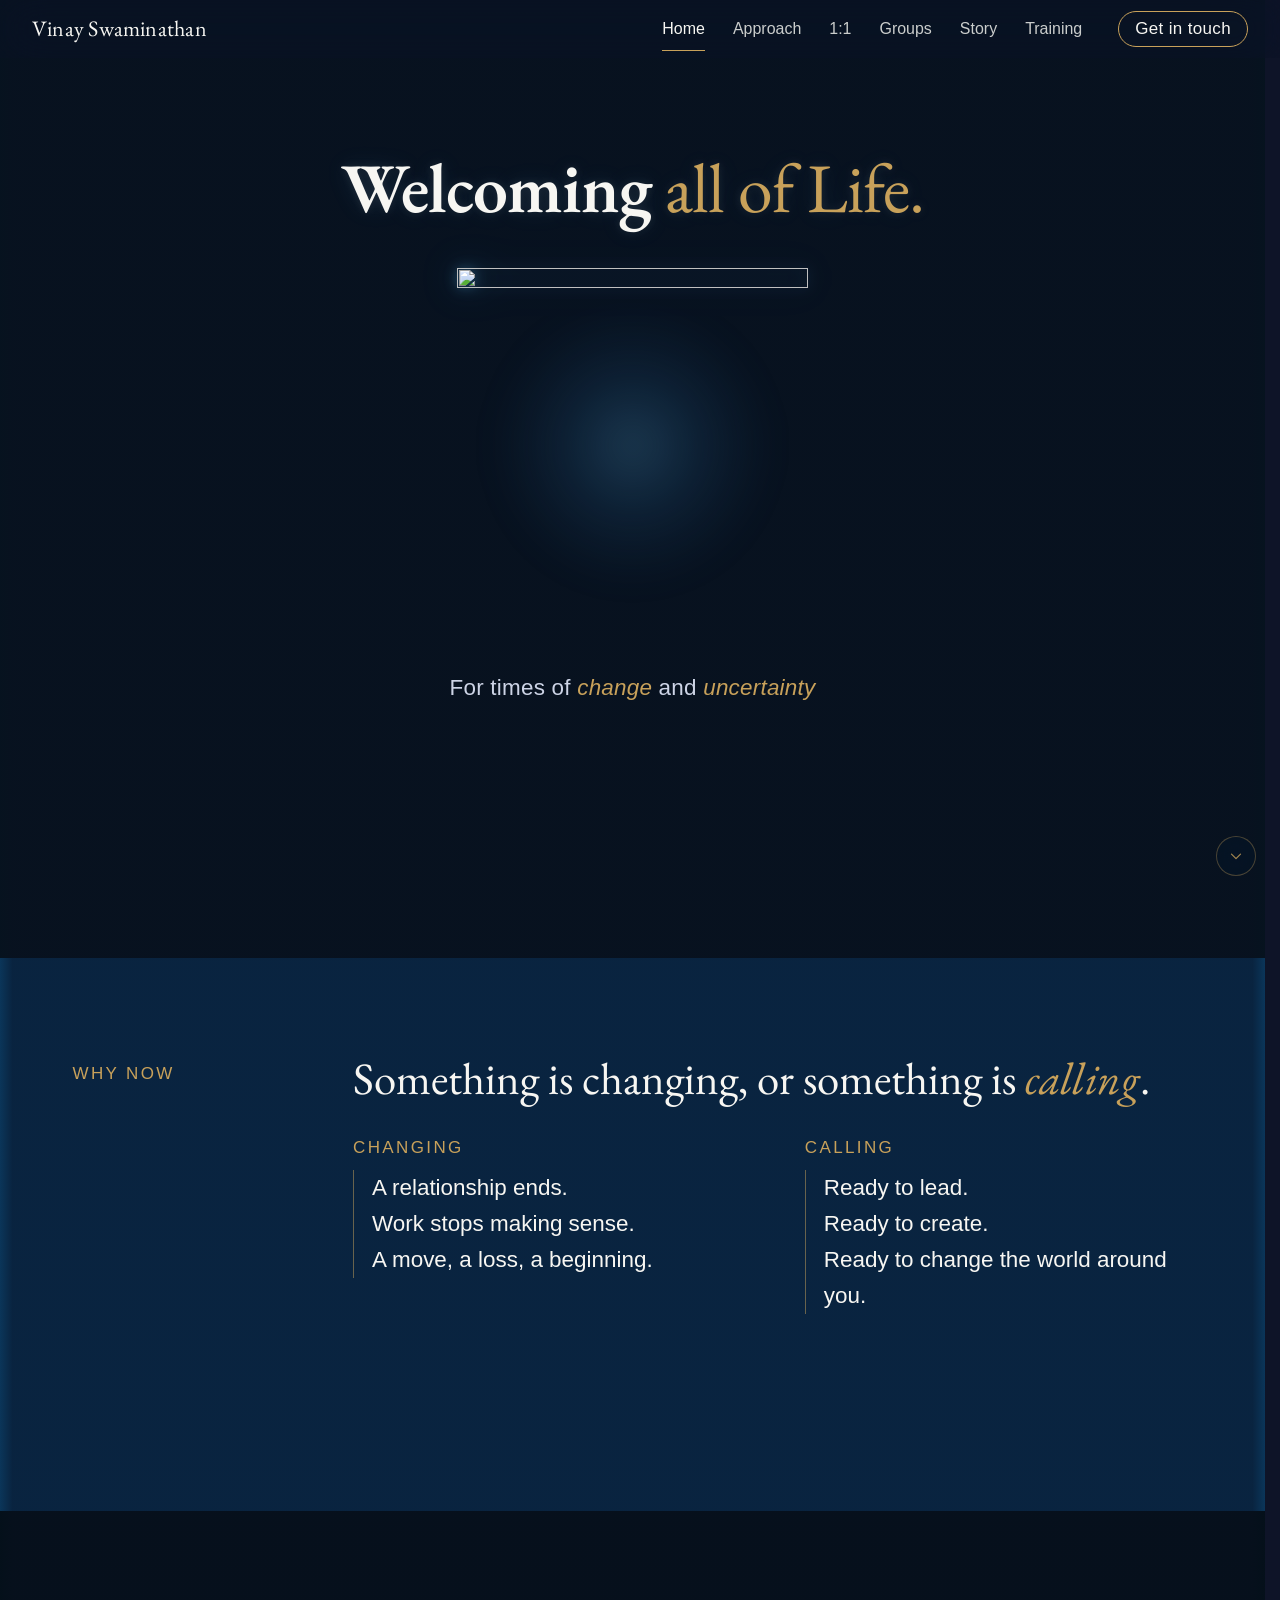
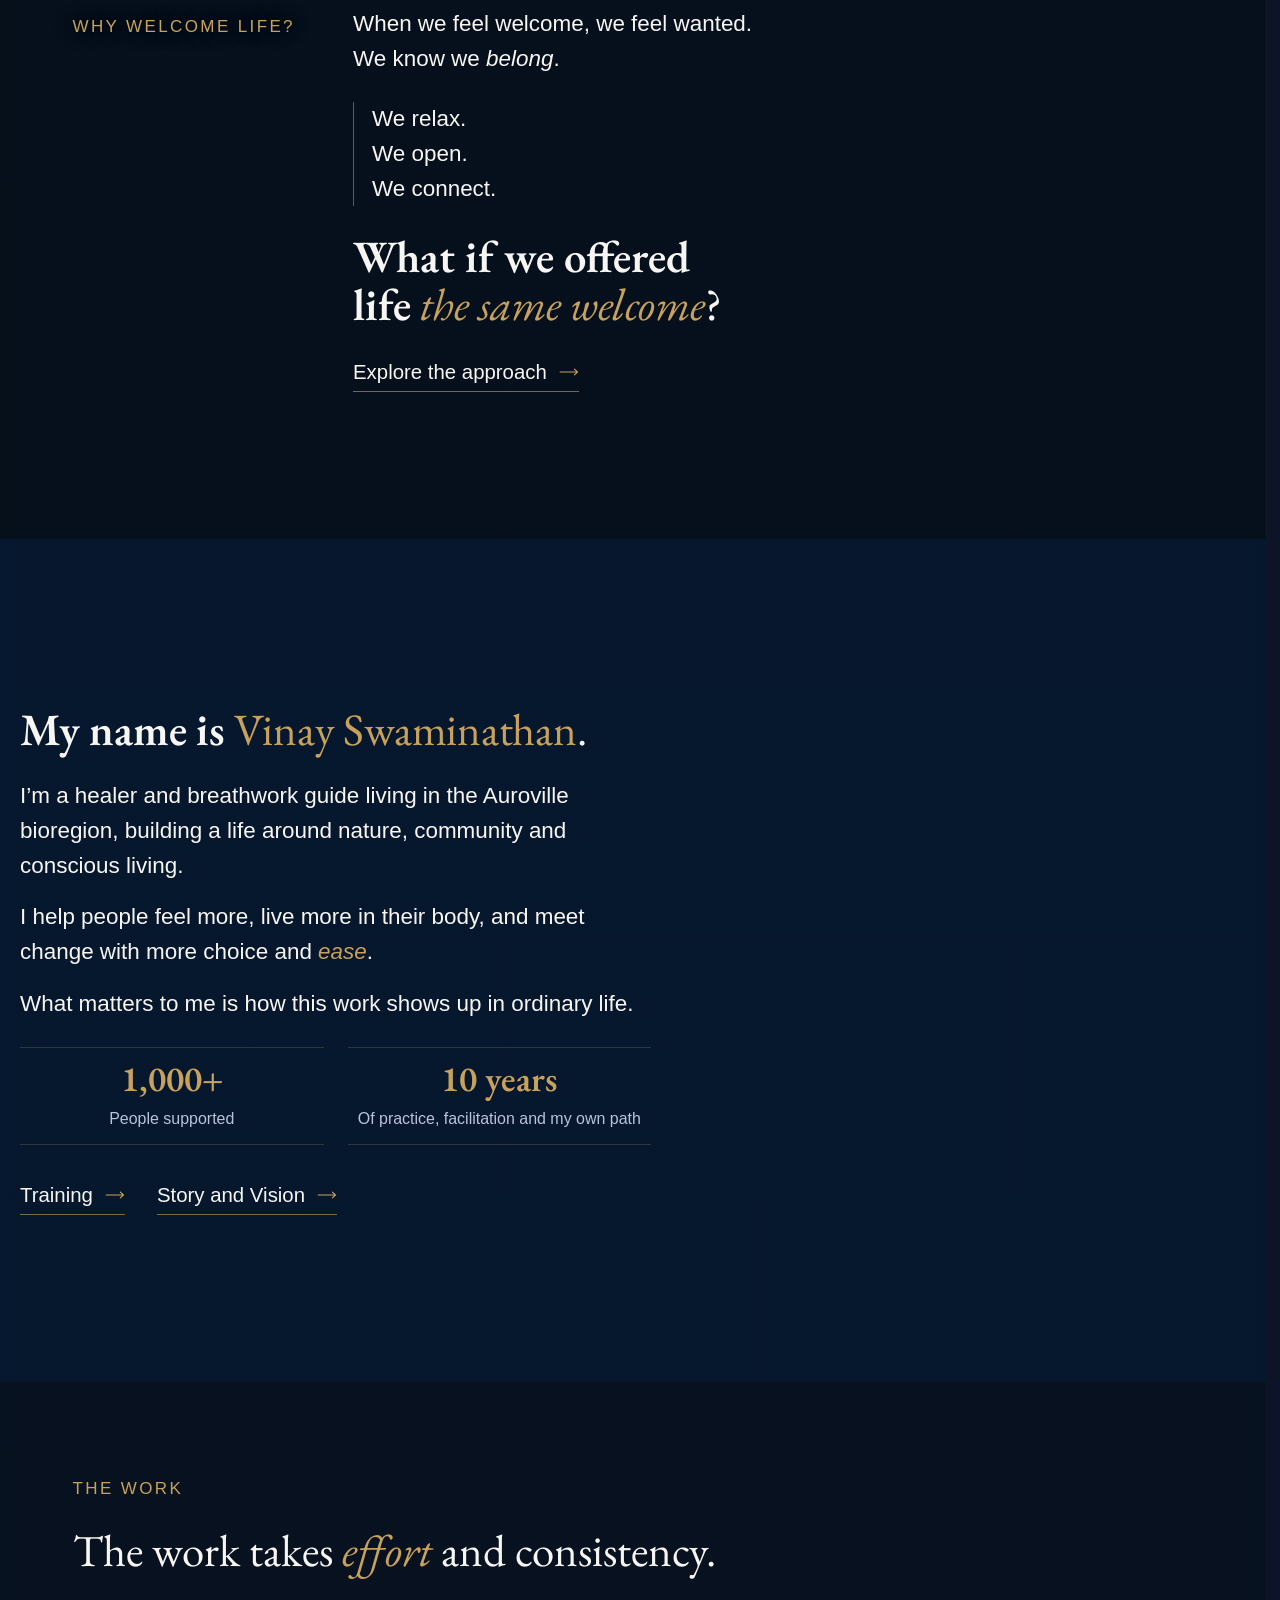
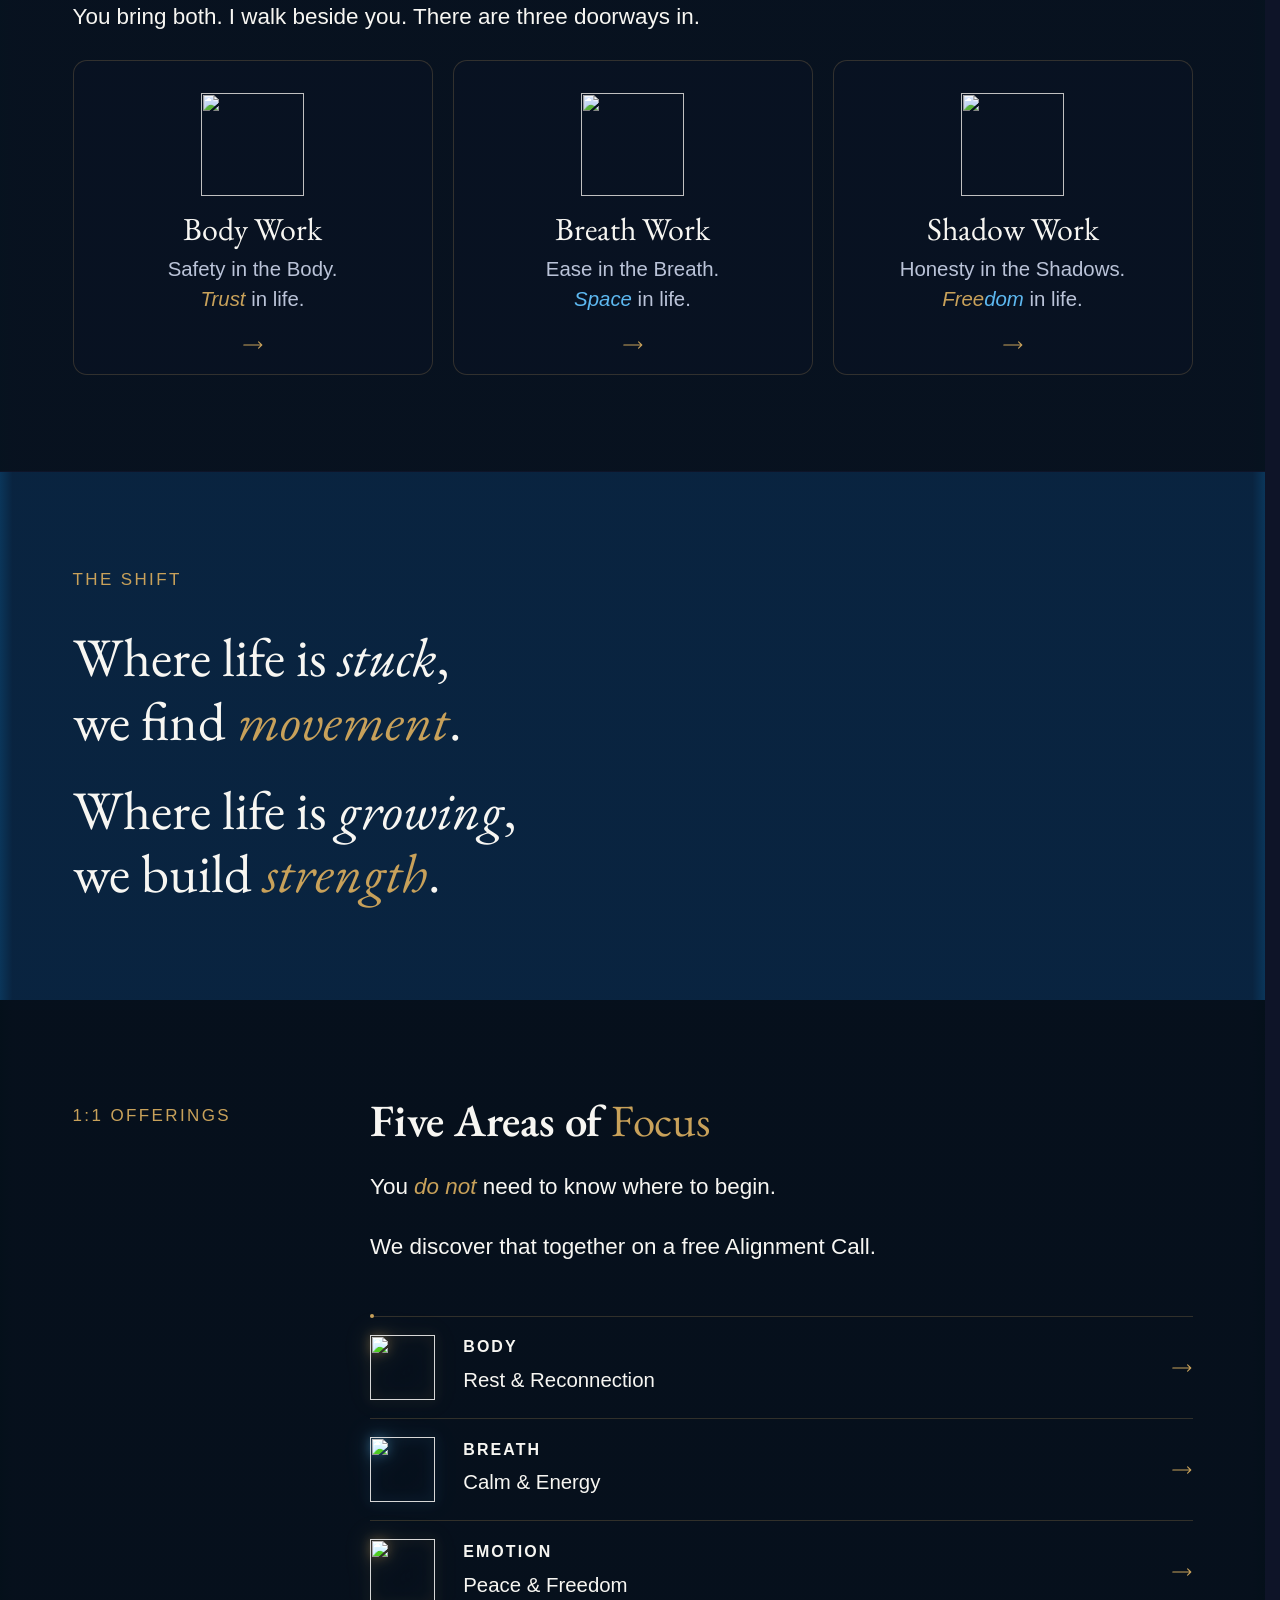
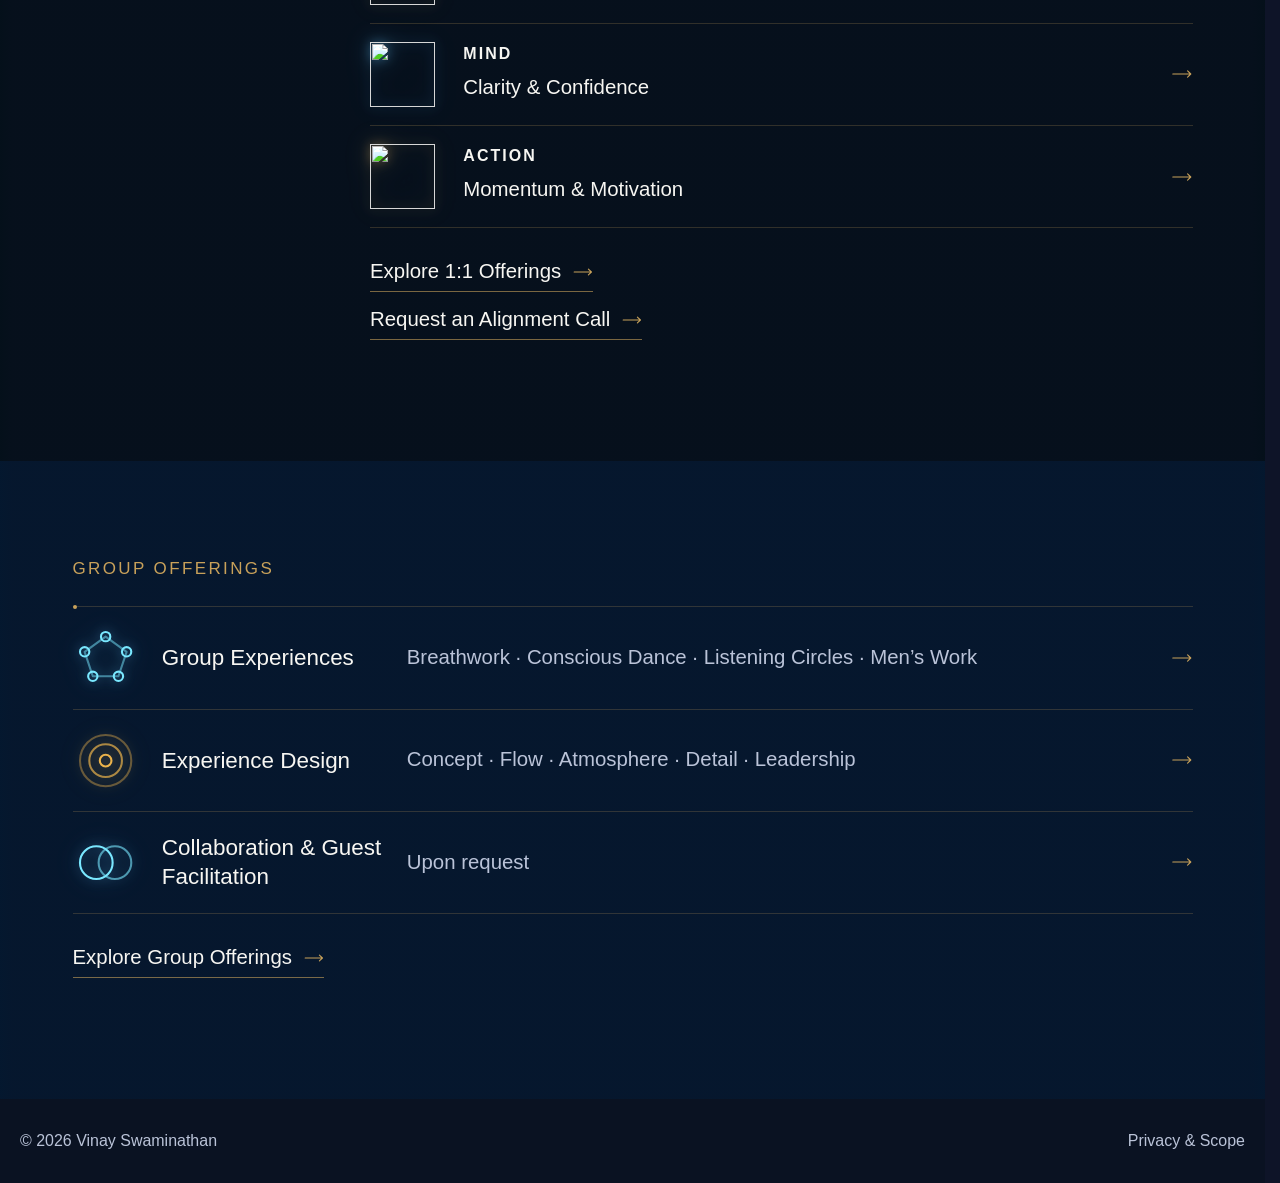
==== commit b22558a8: "Healer & Breathwork Guide label, unlisted Start here page with Pattern Map waitlist - Replace "Heale" ====
--- a/index.html
+++ b/index.html
@@ -4,24 +4,24 @@
 <meta charset="utf-8">
 <meta name="viewport" content="width=device-width, initial-scale=1">
 
-<title>Vinay Swaminathan | Inner+Outer Work | Auroville Bioregion</title>
-<meta name="description" content="Vinay is a healer and facilitator working holistically across body, breath, mind, emotion and action to support resilience, vitality, well-being and a more fulfilling life.">
+<title>Vinay Swaminathan | Healer &amp; Breathwork Guide | Auroville</title>
+<meta name="description" content="Vinay is a healer and breathwork guide working holistically across body, breath, mind, emotion and action to support resilience, vitality, well-being and a more fulfilling life.">
 <meta name="robots" content="index, follow">
 <meta name="theme-color" content="#0E1428">
 <link rel="canonical" href="https://www.vinayswaminathan.com/">
 
 <meta property="og:type" content="website">
 <meta property="og:site_name" content="Vinay Swaminathan">
-<meta property="og:title" content="Vinay Swaminathan | Inner+Outer Work | Auroville Bioregion">
-<meta property="og:description" content="Vinay is a healer and facilitator working holistically across body, breath, mind, emotion and action to support resilience, vitality, well-being and a more fulfilling life.">
+<meta property="og:title" content="Vinay Swaminathan | Healer &amp; Breathwork Guide | Auroville">
+<meta property="og:description" content="Vinay is a healer and breathwork guide working holistically across body, breath, mind, emotion and action to support resilience, vitality, well-being and a more fulfilling life.">
 <meta property="og:url" content="https://www.vinayswaminathan.com/">
 <meta property="og:image" content="https://www.vinayswaminathan.com/assets/images/vinay-facilitator.jpg">
 <meta property="og:image:width" content="1080">
 <meta property="og:image:height" content="1456">
 <meta property="og:image:alt" content="Vinay Swaminathan">
 <meta name="twitter:card" content="summary_large_image">
-<meta name="twitter:title" content="Vinay Swaminathan | Inner+Outer Work | Auroville Bioregion">
-<meta name="twitter:description" content="Vinay is a healer and facilitator working holistically across body, breath, mind, emotion and action to support resilience, vitality, well-being and a more fulfilling life.">
+<meta name="twitter:title" content="Vinay Swaminathan | Healer &amp; Breathwork Guide | Auroville">
+<meta name="twitter:description" content="Vinay is a healer and breathwork guide working holistically across body, breath, mind, emotion and action to support resilience, vitality, well-being and a more fulfilling life.">
 <meta name="twitter:image" content="https://www.vinayswaminathan.com/assets/images/vinay-facilitator.jpg">
 <meta name="twitter:image:alt" content="Vinay Swaminathan">
 
@@ -36,7 +36,7 @@
 <link rel="preload" href="assets/fonts/GilliusADFNo2-Regular.otf" as="font" type="font/otf" crossorigin>
 <link rel="preload" as="image" href="assets/vinay-brand-assets/hero-home-desktop-v3.webp" media="(min-width: 769px)">
 <link rel="preload" as="image" href="assets/vinay-brand-assets/hero-home-mobile-v2.webp" media="(max-width: 768px)" fetchpriority="high">
-<link rel="stylesheet" href="assets/css/site.css?v=202611071400">
+<link rel="stylesheet" href="assets/css/site.css?v=202611071500">
 <script type="application/ld+json">
 {
   "@context": "https://schema.org",
@@ -55,8 +55,8 @@
       "@type": "WebPage",
       "@id": "https://www.vinayswaminathan.com/#webpage",
       "url": "https://www.vinayswaminathan.com/",
-      "name": "Vinay Swaminathan | Inner+Outer Work | Auroville Bioregion",
-      "description": "Vinay is a healer and facilitator working holistically across body, breath, mind, emotion and action to support resilience, vitality, well-being and a more fulfilling life.",
+      "name": "Vinay Swaminathan | Healer & Breathwork Guide | Auroville",
+      "description": "Vinay is a healer and breathwork guide working holistically across body, breath, mind, emotion and action to support resilience, vitality, well-being and a more fulfilling life.",
       "inLanguage": "en",
       "isPartOf": {
         "@id": "https://www.vinayswaminathan.com/#website"
@@ -81,8 +81,8 @@
         "height": 1456,
         "caption": "Vinay Swaminathan"
       },
-      "jobTitle": "Healer and Facilitator",
-      "description": "Vinay is a healer and facilitator working holistically across body, breath, mind, emotion and action to support resilience, vitality, well-being and a more fulfilling life.",
+      "jobTitle": "Healer and Breathwork Guide",
+      "description": "Vinay is a healer and breathwork guide working holistically across body, breath, mind, emotion and action to support resilience, vitality, well-being and a more fulfilling life.",
       "homeLocation": {
         "@type": "Place",
         "name": "Auroville bioregion, India"
@@ -193,8 +193,8 @@
       </div>
       <div class="editorial__body stack stack--lg" data-reveal="left">
         <div class="prose">
-          <p class="lede lede--wide">I&rsquo;m a healer and facilitator living in the Auroville bioregion, building a life around nature, community and conscious living.</p>
-          <p class="lede lede--wide">I help people feel more, live more in their body, and meet change with more choice and <em class="gold-accent">freedom</em>.</p>
+          <p class="lede lede--wide">I&rsquo;m a healer and breathwork guide living in the Auroville bioregion, building a life around nature, community and conscious living.</p>
+          <p class="lede lede--wide">I help people feel more, live more in their body, and meet change with more choice and <em class="gold-accent">ease</em>.</p>
           <p class="lede lede--wide">What matters to me is how this work shows up in ordinary life.</p>
         </div>
         <dl class="evidence evidence--strong">
@@ -320,6 +320,6 @@
   <a class="site-foot__privacy" href="privacy.html">Privacy &amp; Scope</a>
 </footer>
 
-<script src="assets/js/site.js?v=202611071300" defer></script>
+<script src="assets/js/site.js?v=202611071500" defer></script>
 </body>
 </html>
--- a/assets/css/site.css
+++ b/assets/css/site.css
@@ -2757,3 +2757,13 @@
   .js .subnav.is-tucked { transform: translateY(-100%); opacity: 0; pointer-events: none; }
 }
 @media (prefers-reduced-motion: reduce) { .js .subnav { transition: none; } }
+
+/* Alignment form, one question at a time (site.js 7a). */
+.form--steps [hidden] { display: none !important; }
+.form--steps .flabel, .form--steps legend { font-family: var(--serif); font-size: var(--t-lede); line-height: 1.3; }
+.steps-head { display: grid; gap: 8px; }
+.steps-count { margin: 0; font-size: var(--t-small); color: var(--muted); }
+.steps-bar { height: 3px; background: rgba(247,246,242,.14); border-radius: 3px; overflow: hidden; }
+.steps-bar i { display: block; height: 100%; width: 0; background: var(--accent-brass); transition: width 300ms var(--ease); }
+.steps-nav { display: flex; flex-wrap: wrap; gap: 10px; }
+@media (prefers-reduced-motion: reduce) { .steps-bar i { transition: none; } }
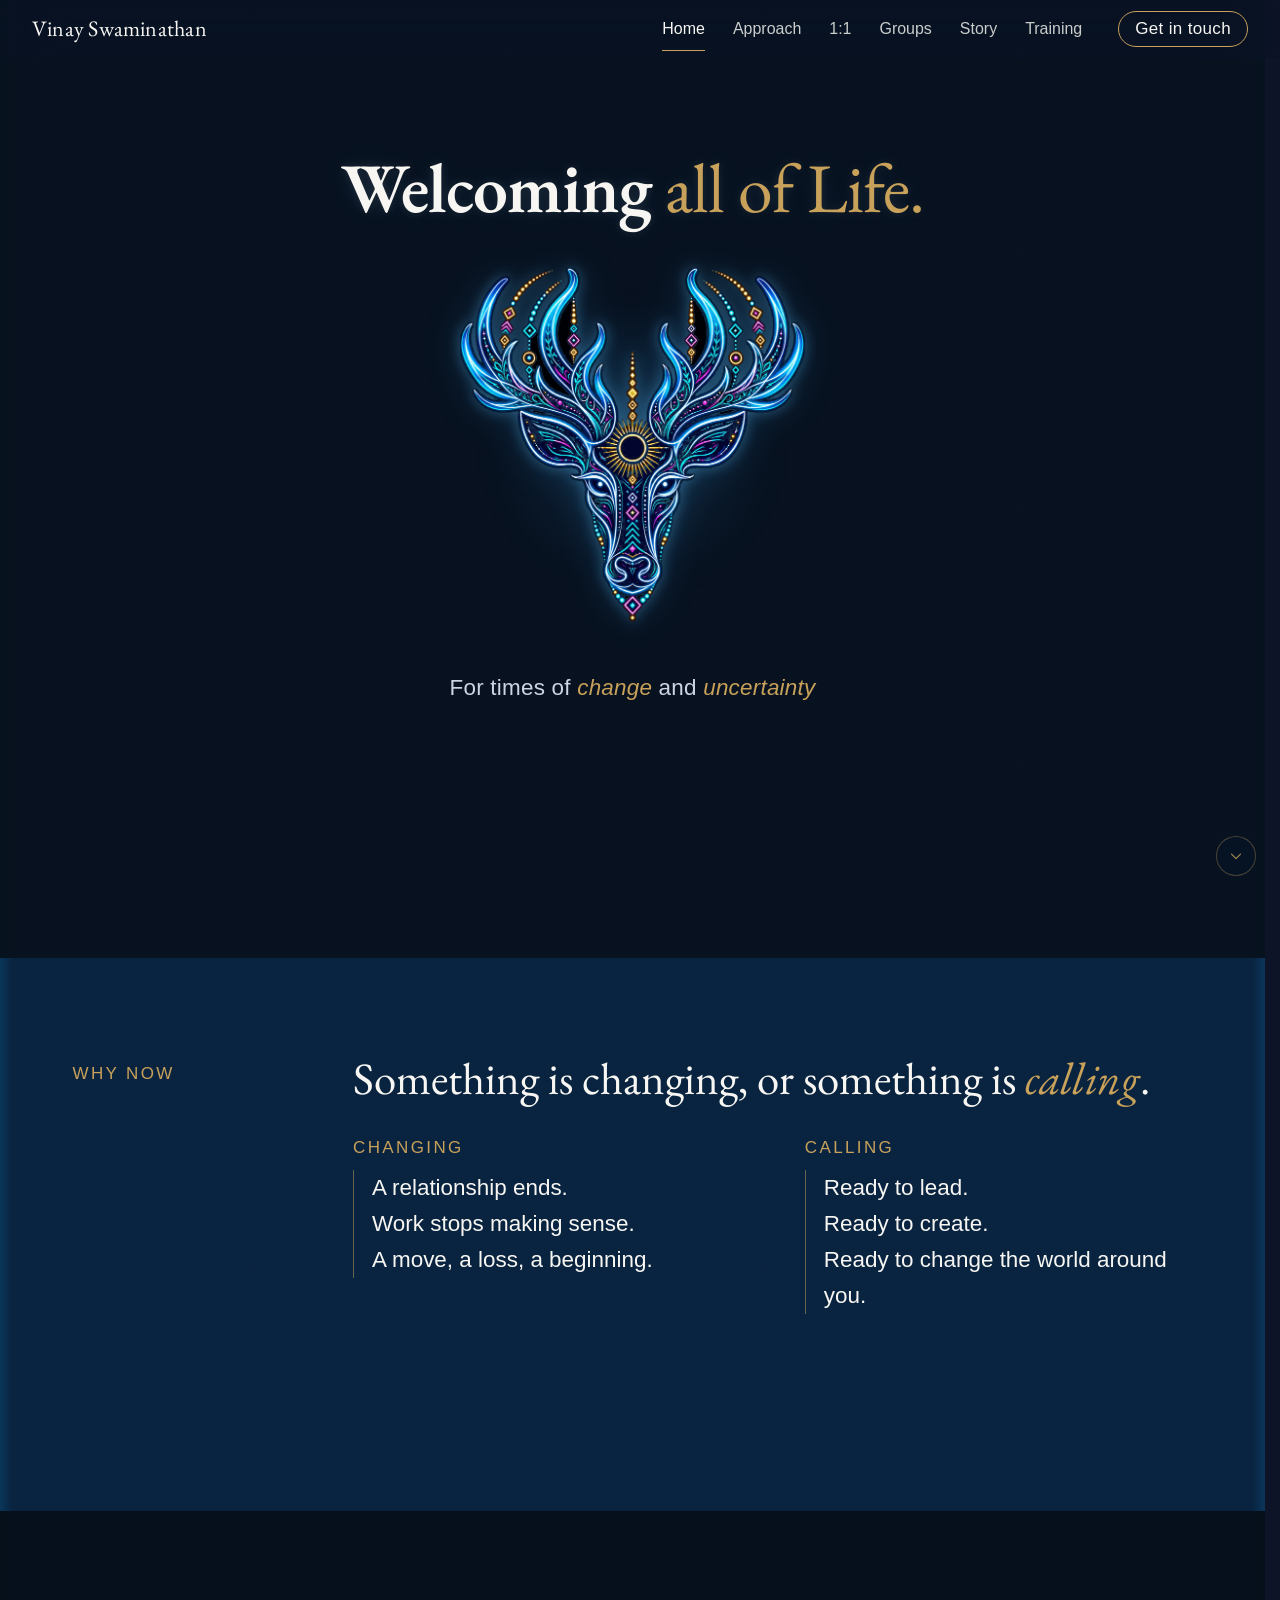
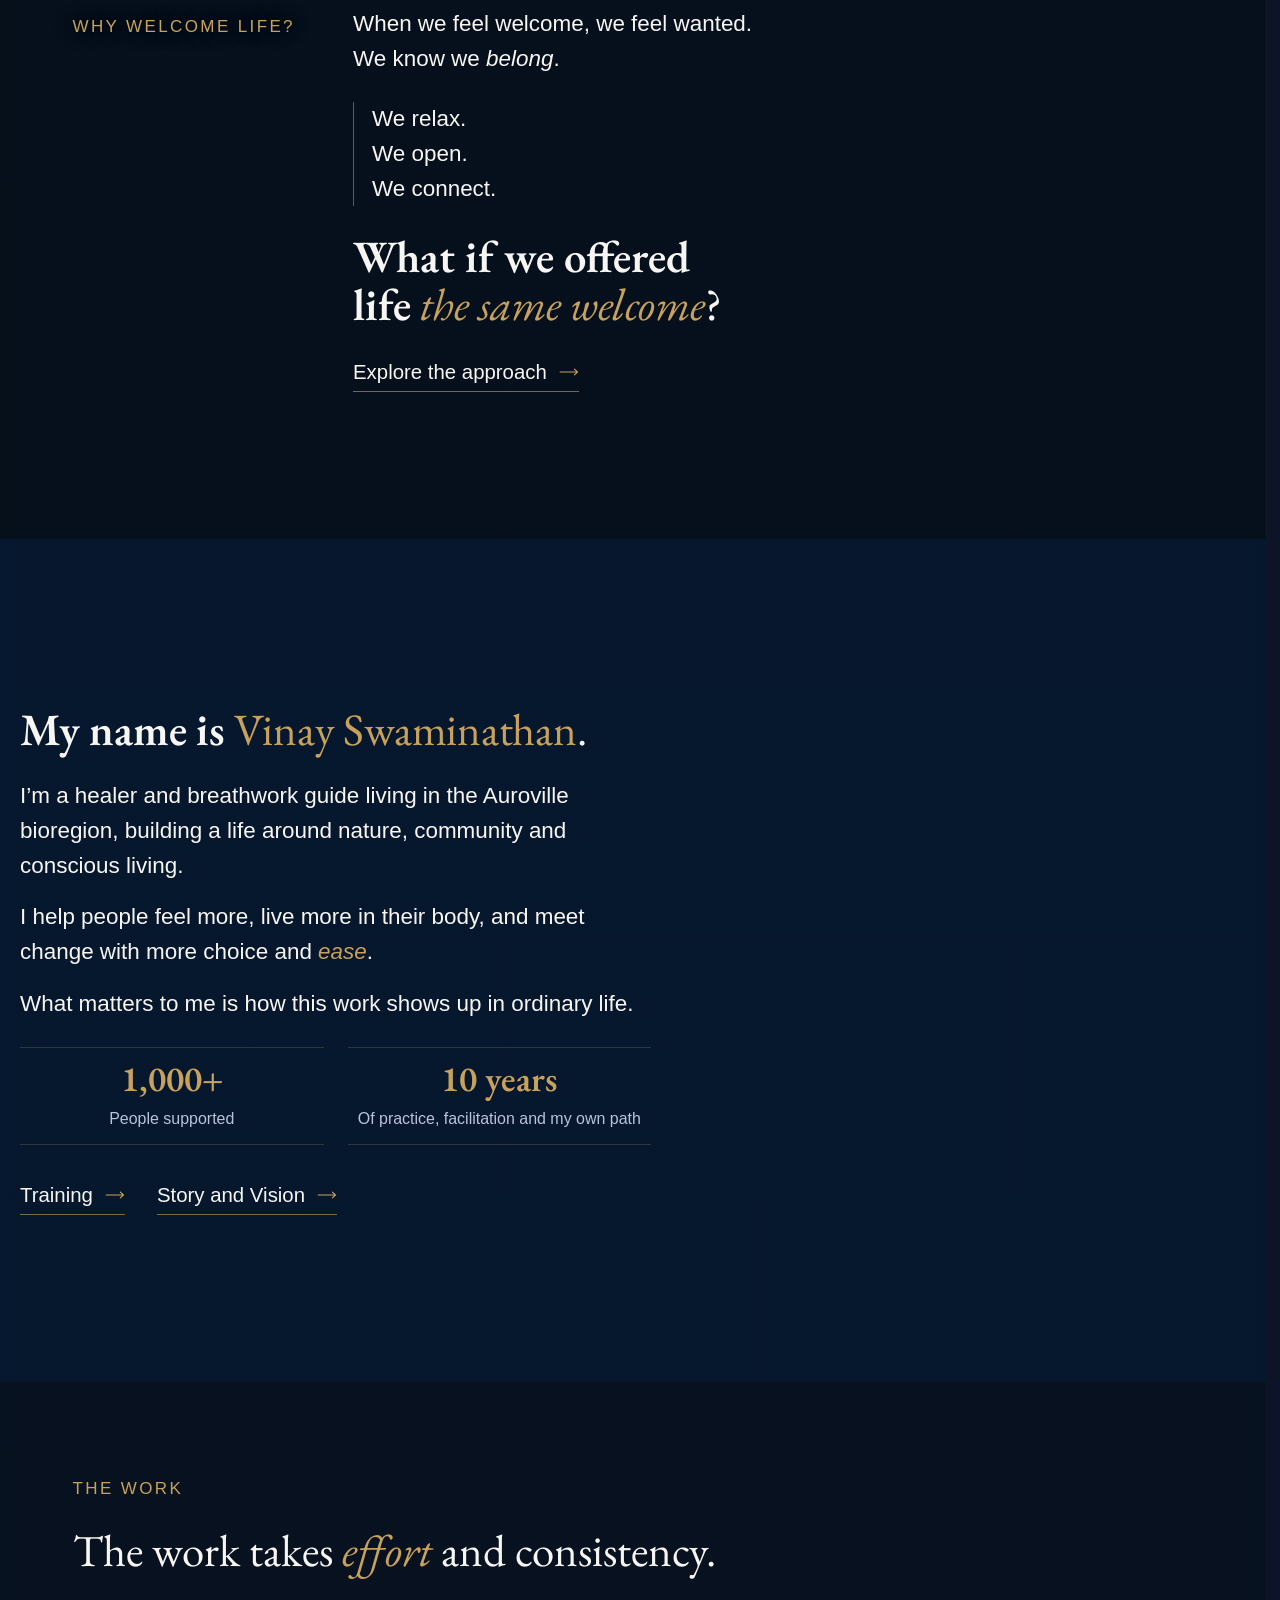
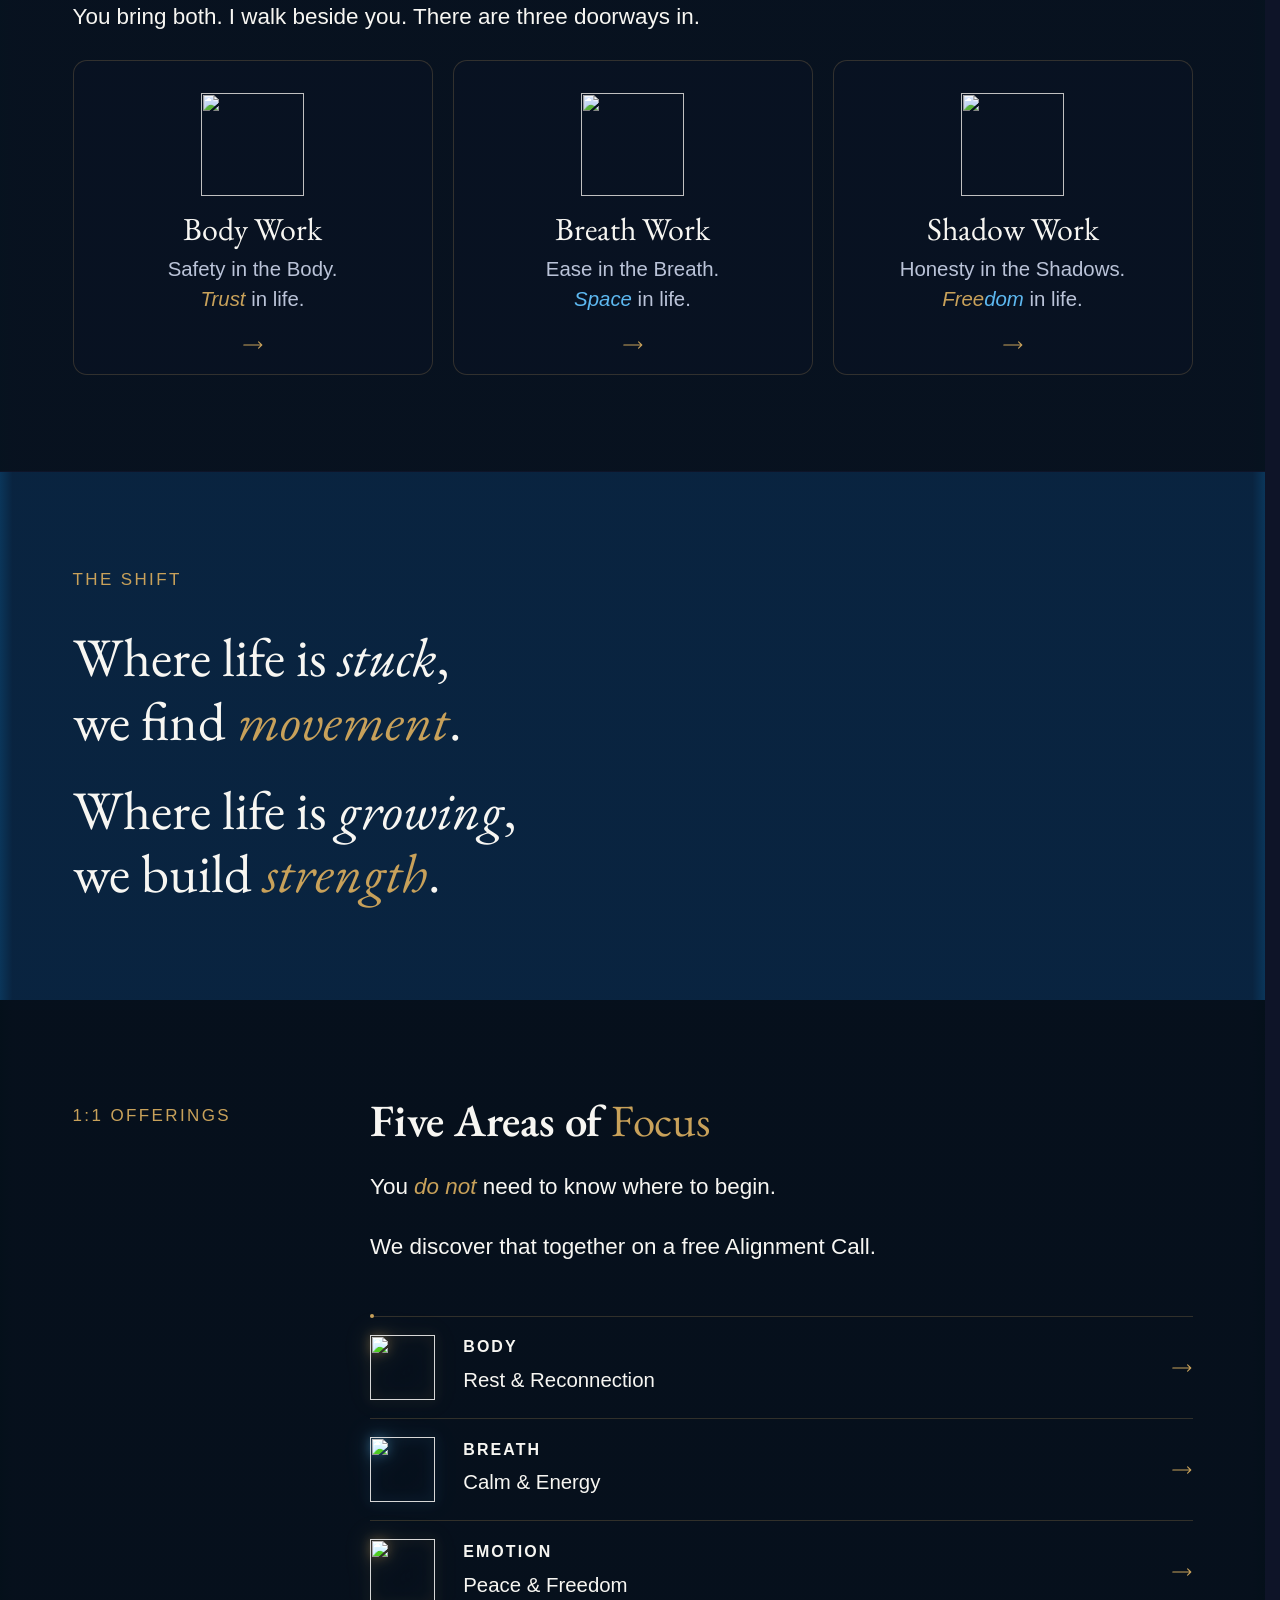
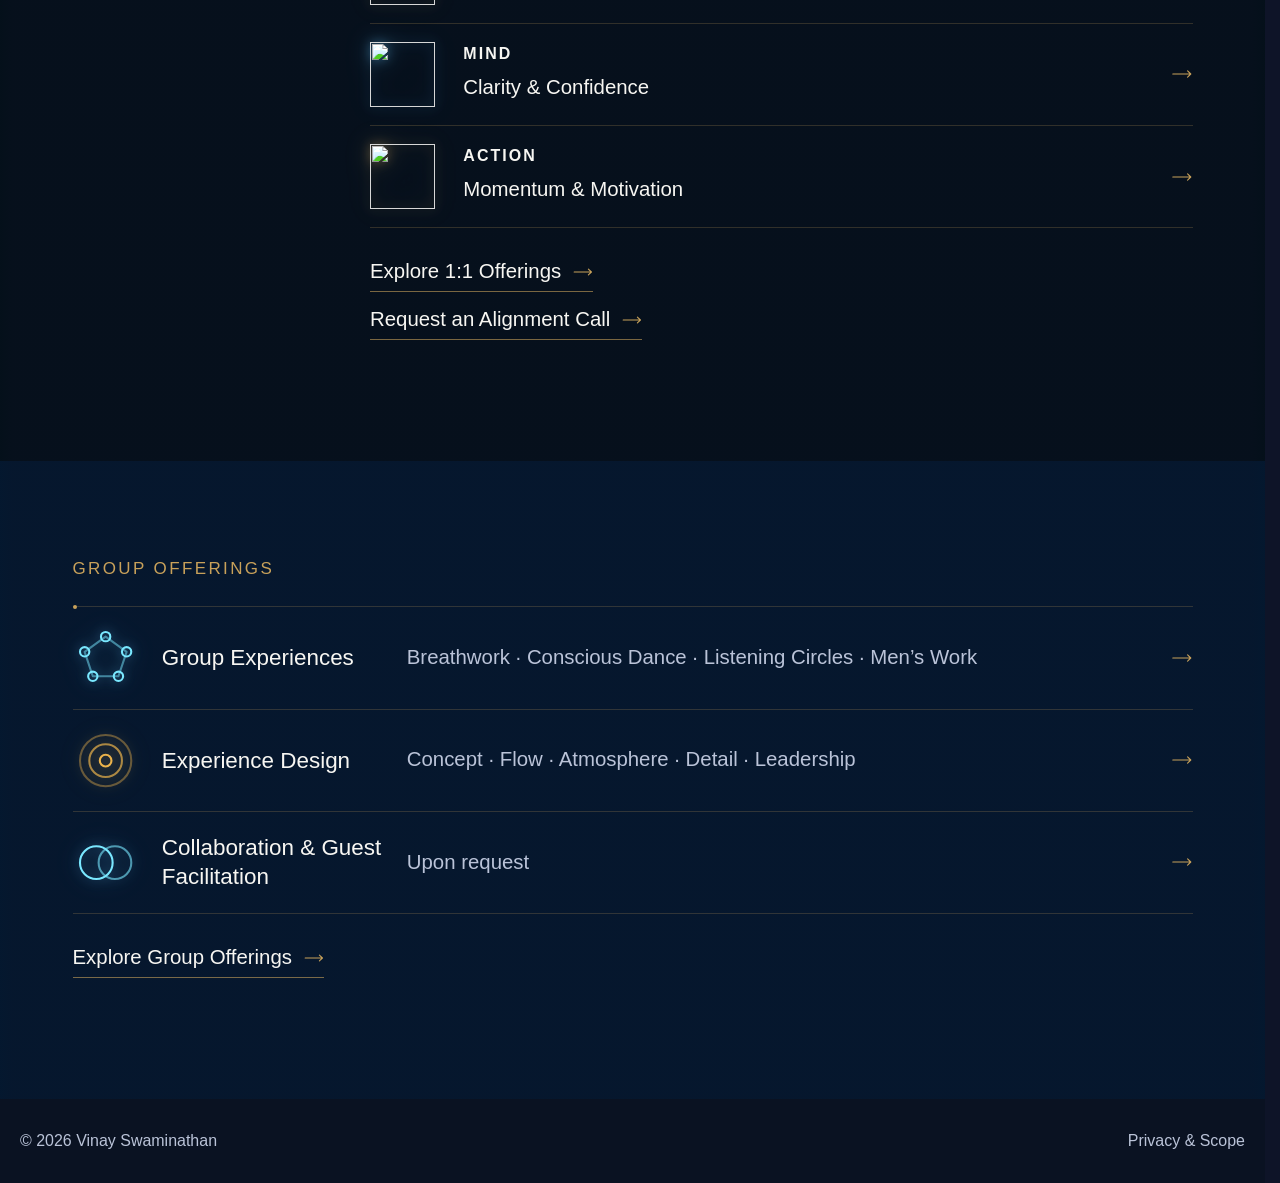
==== commit 98b64d71: "Refined sigil: favicon, header mark, homepage hero and band watermark Co-Authored-By: Claude Opus 5." ====
--- a/index.html
+++ b/index.html
@@ -150,7 +150,7 @@
 <section class="home-hero bg-1" aria-labelledby="hero-title">
   <div class="home-hero__inner">
     <h1 data-seq data-seq-at="300" id="hero-title" class="display-title"><span class="hero-strong">Welcoming</span> <span class="hero-gold">all of</span> <span class="hero-gold">Life.</span></h1>
-    <span data-seq data-seq-at="0" class="hero-sigil-wrap"><img class="home-hero__sigil" src="assets/images/sigil.png" srcset="assets/images/sigil-720.png 720w, assets/images/sigil-900.png 900w, assets/images/sigil.png 1100w" sizes="(max-width: 768px) 72vw, 360px" alt="" width="1100" height="1132" fetchpriority="high"></span>
+    <span data-seq data-seq-at="0" class="hero-sigil-wrap"><img class="home-hero__sigil" src="assets/images/sigil.png" srcset="assets/images/sigil-720.png 720w, assets/images/sigil-900.png 900w, assets/images/sigil.png 1100w" sizes="(max-width: 768px) 72vw, 360px" alt="" width="1100" height="1131" fetchpriority="high"></span>
     <p data-seq data-seq-at="600" class="home-hero__trio home-hero__practices">For times of <em class="trio-word trio-word--gold">change</em> and <em class="trio-word trio-word--gold">uncertainty</em></p>
   </div>
 </section>
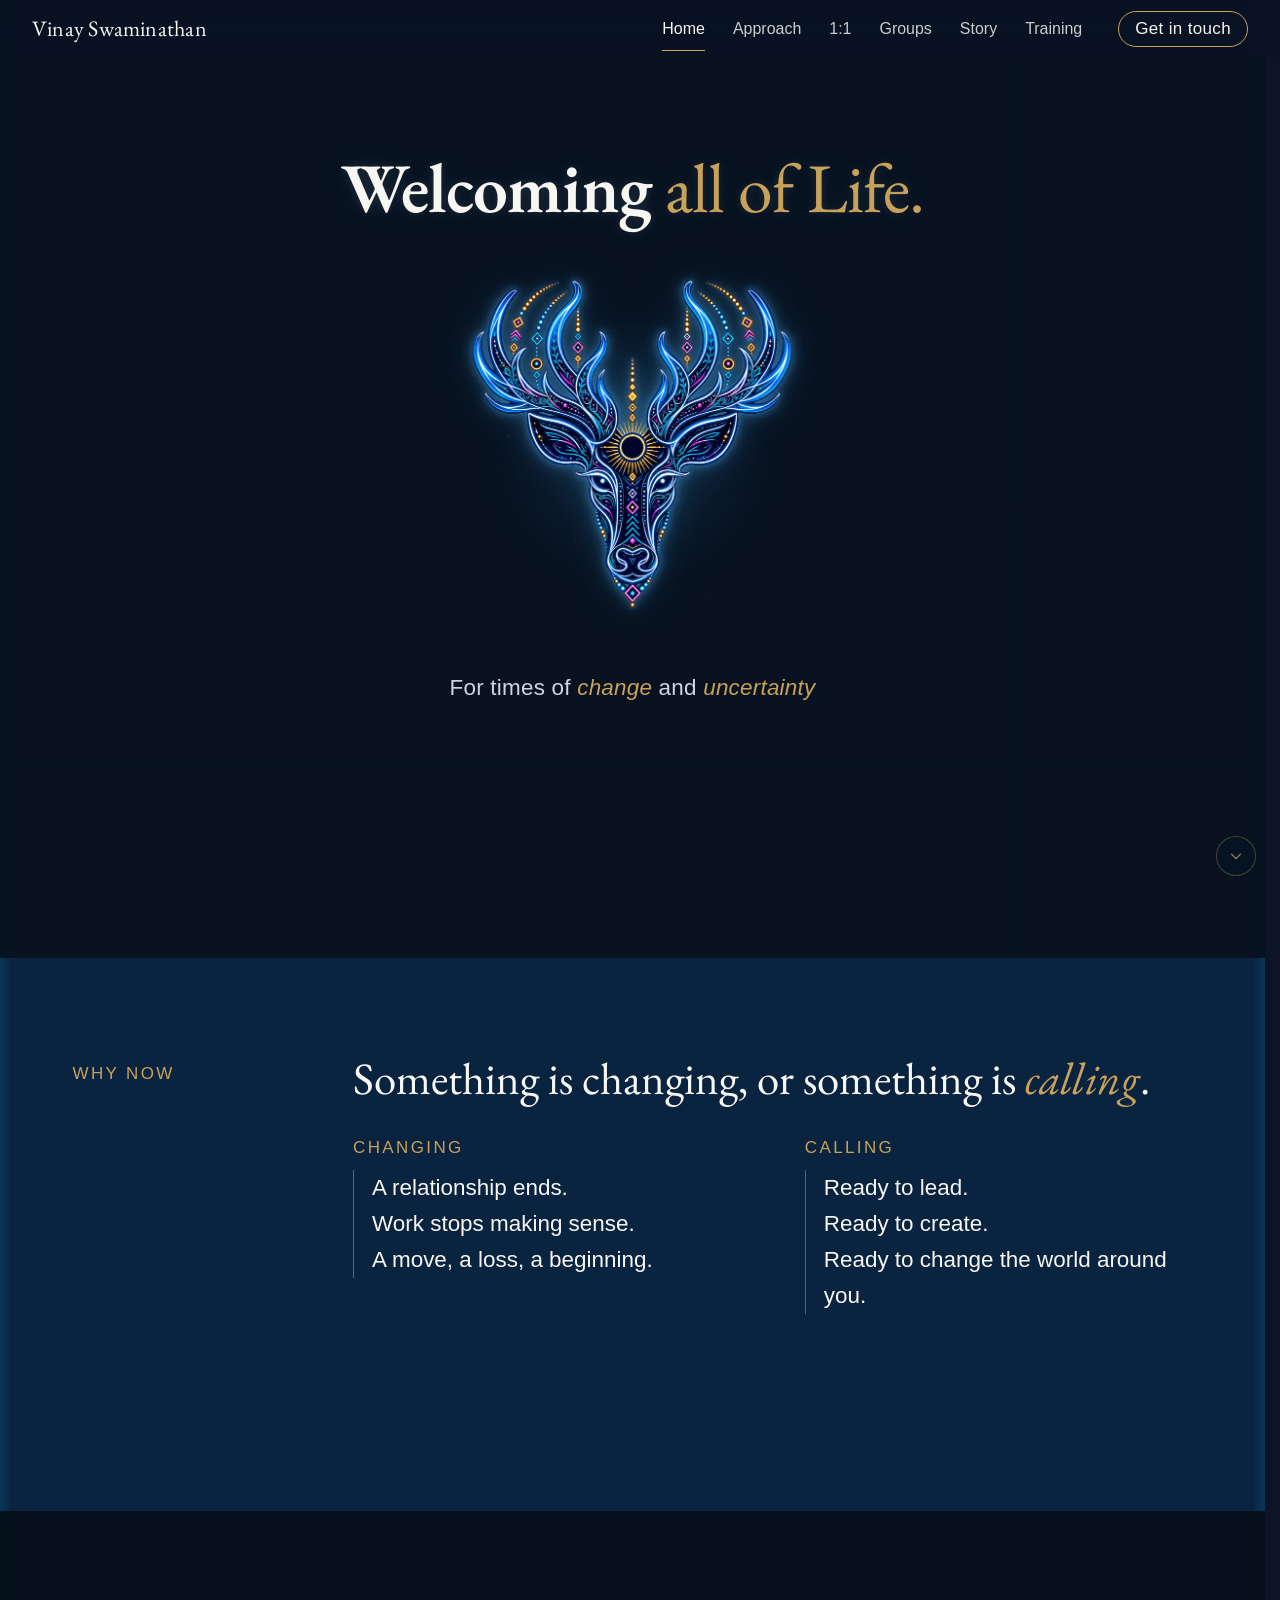
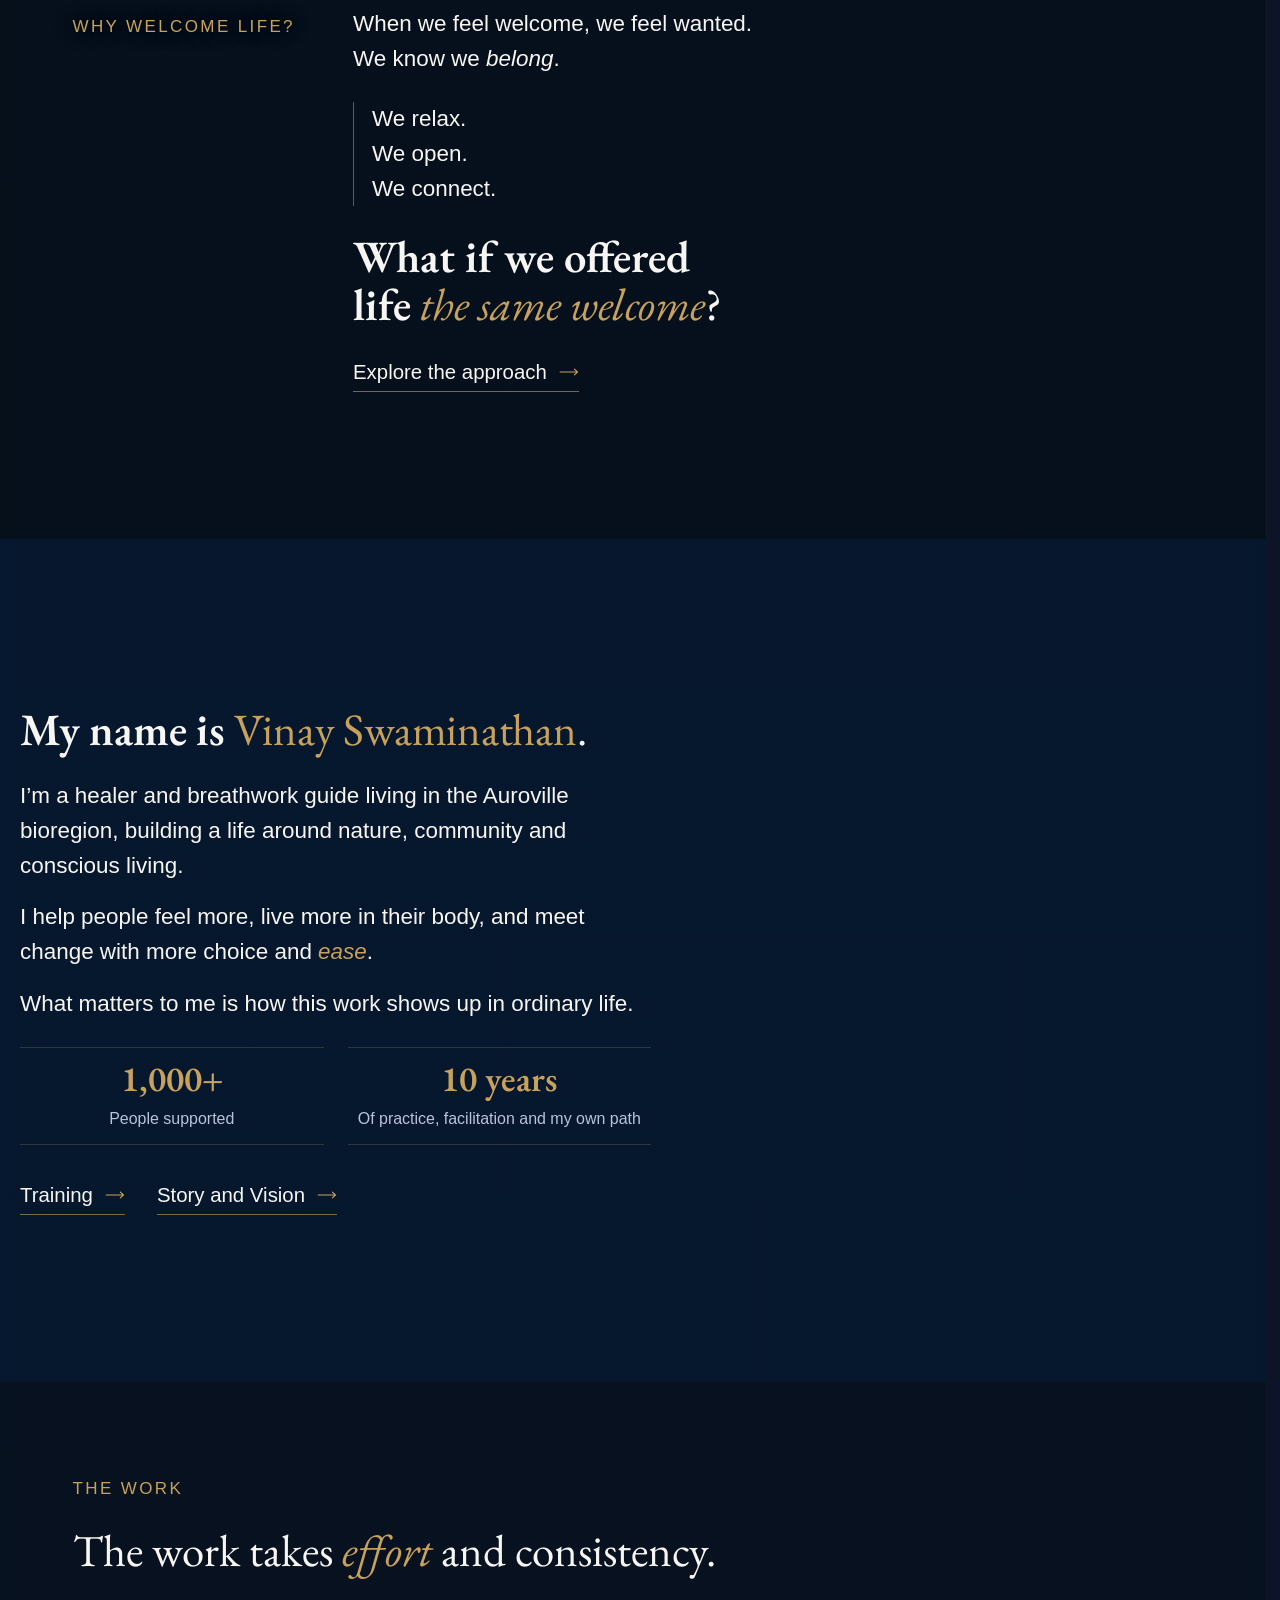
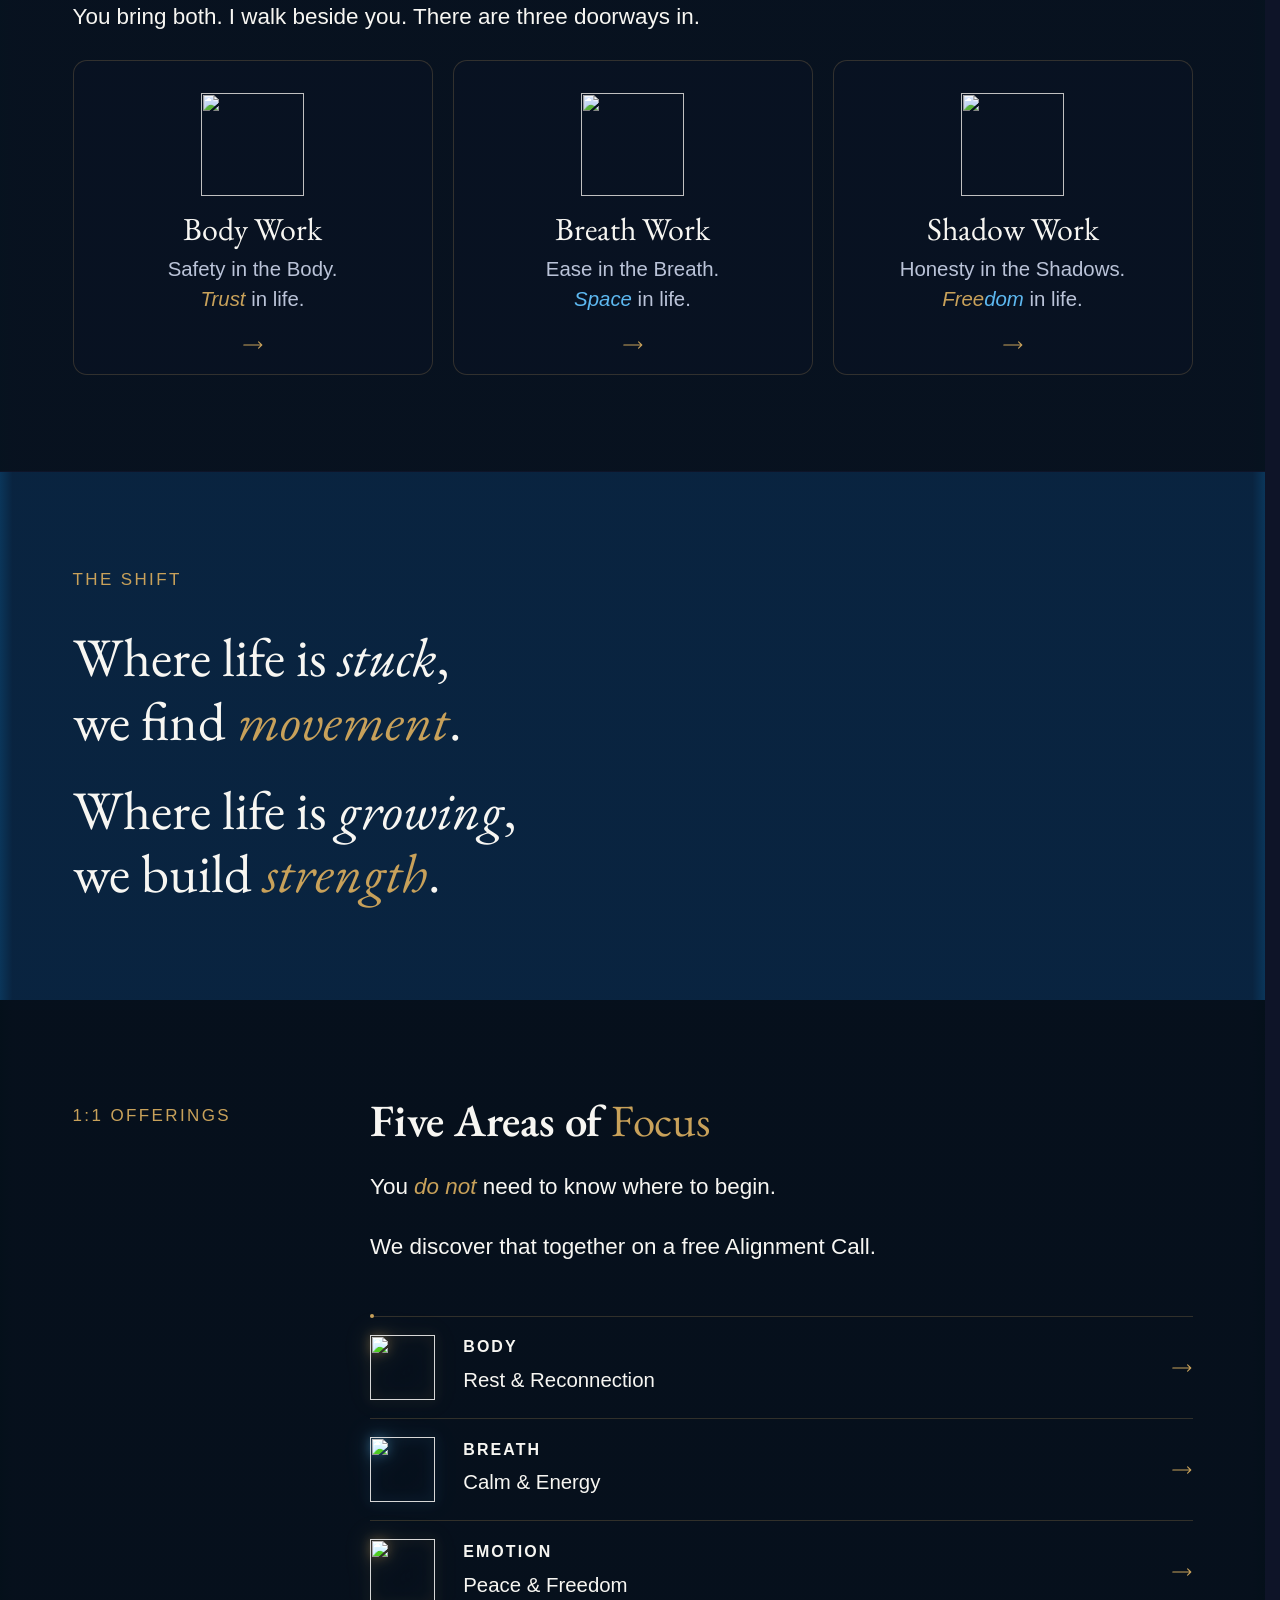
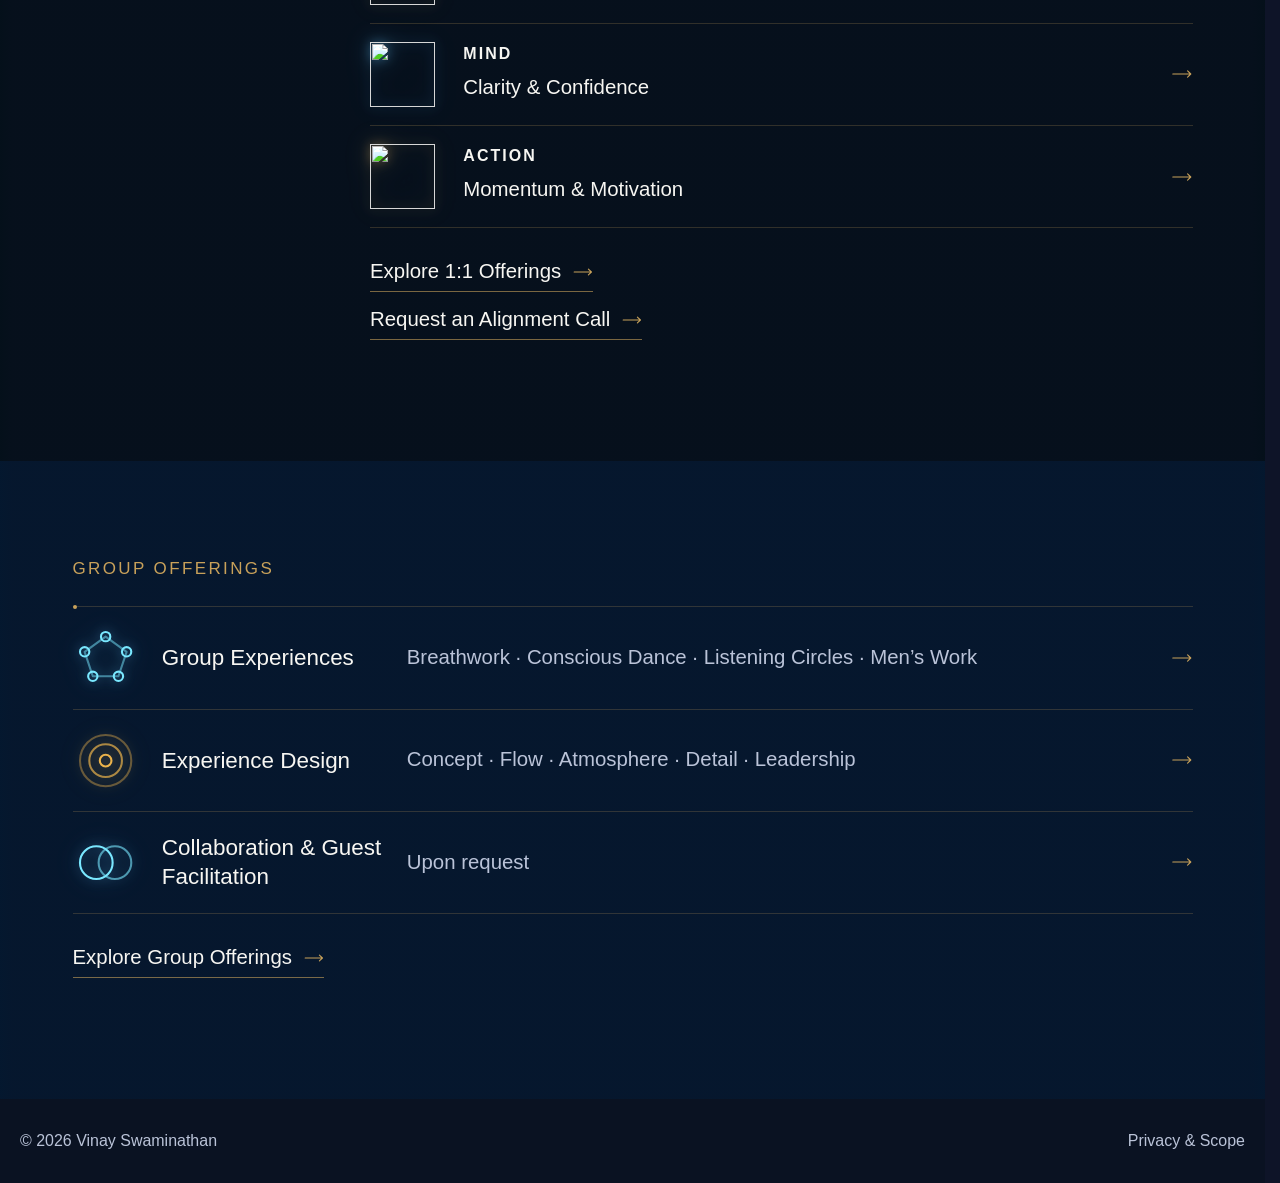
==== commit 73d4ecda: "Sigil recut: clear gaps between antlers, soft blue glow, bluer tones, more room Co-Authored-By: Clau" ====
--- a/index.html
+++ b/index.html
@@ -26,9 +26,9 @@
 <meta name="twitter:image:alt" content="Vinay Swaminathan">
 
 <script>(function(d){d.classList.add('js');if(!window.matchMedia('(prefers-reduced-motion: reduce)').matches&&'IntersectionObserver' in window){d.classList.add('motion-ready');setTimeout(function(){if(!window.__siteJs)d.classList.add('rv-fallback','assets-ready')},4000)}})(document.documentElement)</script>
-<link rel="icon" type="image/png" sizes="48x48" href="assets/images/favicon-48.png">
-<link rel="icon" type="image/png" sizes="192x192" href="assets/images/favicon-192.png">
-<link rel="apple-touch-icon" sizes="180x180" href="assets/images/apple-touch-icon.png">
+<link rel="icon" type="image/png" sizes="48x48" href="assets/images/favicon-48.png?v=202611120300">
+<link rel="icon" type="image/png" sizes="192x192" href="assets/images/favicon-192.png?v=202611120300">
+<link rel="apple-touch-icon" sizes="180x180" href="assets/images/apple-touch-icon.png?v=202611120300">
 
 <link rel="preconnect" href="https://fonts.googleapis.com">
 <link rel="preconnect" href="https://fonts.gstatic.com" crossorigin>
@@ -36,7 +36,7 @@
 <link rel="preload" href="assets/fonts/GilliusADFNo2-Regular.otf" as="font" type="font/otf" crossorigin>
 <link rel="preload" as="image" href="assets/vinay-brand-assets/hero-home-desktop-v3.webp" media="(min-width: 769px)">
 <link rel="preload" as="image" href="assets/vinay-brand-assets/hero-home-mobile-v2.webp" media="(max-width: 768px)" fetchpriority="high">
-<link rel="stylesheet" href="assets/css/site.css?v=202611071500">
+<link rel="stylesheet" href="assets/css/site.css?v=202611120300">
 <script type="application/ld+json">
 {
   "@context": "https://schema.org",
@@ -117,7 +117,7 @@
 <header class="site-head" id="site-head">
   <div class="site-head__inner">
     <a class="brand" href="./">
-      <img src="assets/images/sigil-small.png" alt="" width="28" height="29">
+      <img src="assets/images/sigil-small.png?v=202611120300" alt="" width="28" height="29">
       <span class="brand__name">Vinay Swaminathan</span>
     </a>
     <nav class="nav" aria-label="Primary">
@@ -150,7 +150,7 @@
 <section class="home-hero bg-1" aria-labelledby="hero-title">
   <div class="home-hero__inner">
     <h1 data-seq data-seq-at="300" id="hero-title" class="display-title"><span class="hero-strong">Welcoming</span> <span class="hero-gold">all of</span> <span class="hero-gold">Life.</span></h1>
-    <span data-seq data-seq-at="0" class="hero-sigil-wrap"><img class="home-hero__sigil" src="assets/images/sigil.png" srcset="assets/images/sigil-720.png 720w, assets/images/sigil-900.png 900w, assets/images/sigil.png 1100w" sizes="(max-width: 768px) 72vw, 360px" alt="" width="1100" height="1131" fetchpriority="high"></span>
+    <span data-seq data-seq-at="0" class="hero-sigil-wrap"><img class="home-hero__sigil" src="assets/images/sigil.png?v=202611120300" srcset="assets/images/sigil-720.png?v=202611120300 720w, assets/images/sigil-900.png?v=202611120300 900w, assets/images/sigil.png?v=202611120300 1100w" sizes="(max-width: 768px) 72vw, 360px" alt="" width="1100" height="1129" fetchpriority="high"></span>
     <p data-seq data-seq-at="600" class="home-hero__trio home-hero__practices">For times of <em class="trio-word trio-word--gold">change</em> and <em class="trio-word trio-word--gold">uncertainty</em></p>
   </div>
 </section>
@@ -320,6 +320,6 @@
   <a class="site-foot__privacy" href="privacy.html">Privacy &amp; Scope</a>
 </footer>
 
-<script src="assets/js/site.js?v=202611071500" defer></script>
+<script src="assets/js/site.js?v=202611120300" defer></script>
 </body>
 </html>
--- a/assets/css/site.css
+++ b/assets/css/site.css
@@ -1016,7 +1016,7 @@
   height: min(560px, 100%); width: auto; max-width: calc(100vw - 32px);   /* never larger than its block, so never cut */
   aspect-ratio: 1100 / 1132;
   transform: translate(-50%, -50%);
-  background: url("../images/sigil-720.png") center / contain no-repeat;
+  background: url("../images/sigil-720.png?v=202611120300") center / contain no-repeat;
   opacity: .07; pointer-events: none;
 }
 
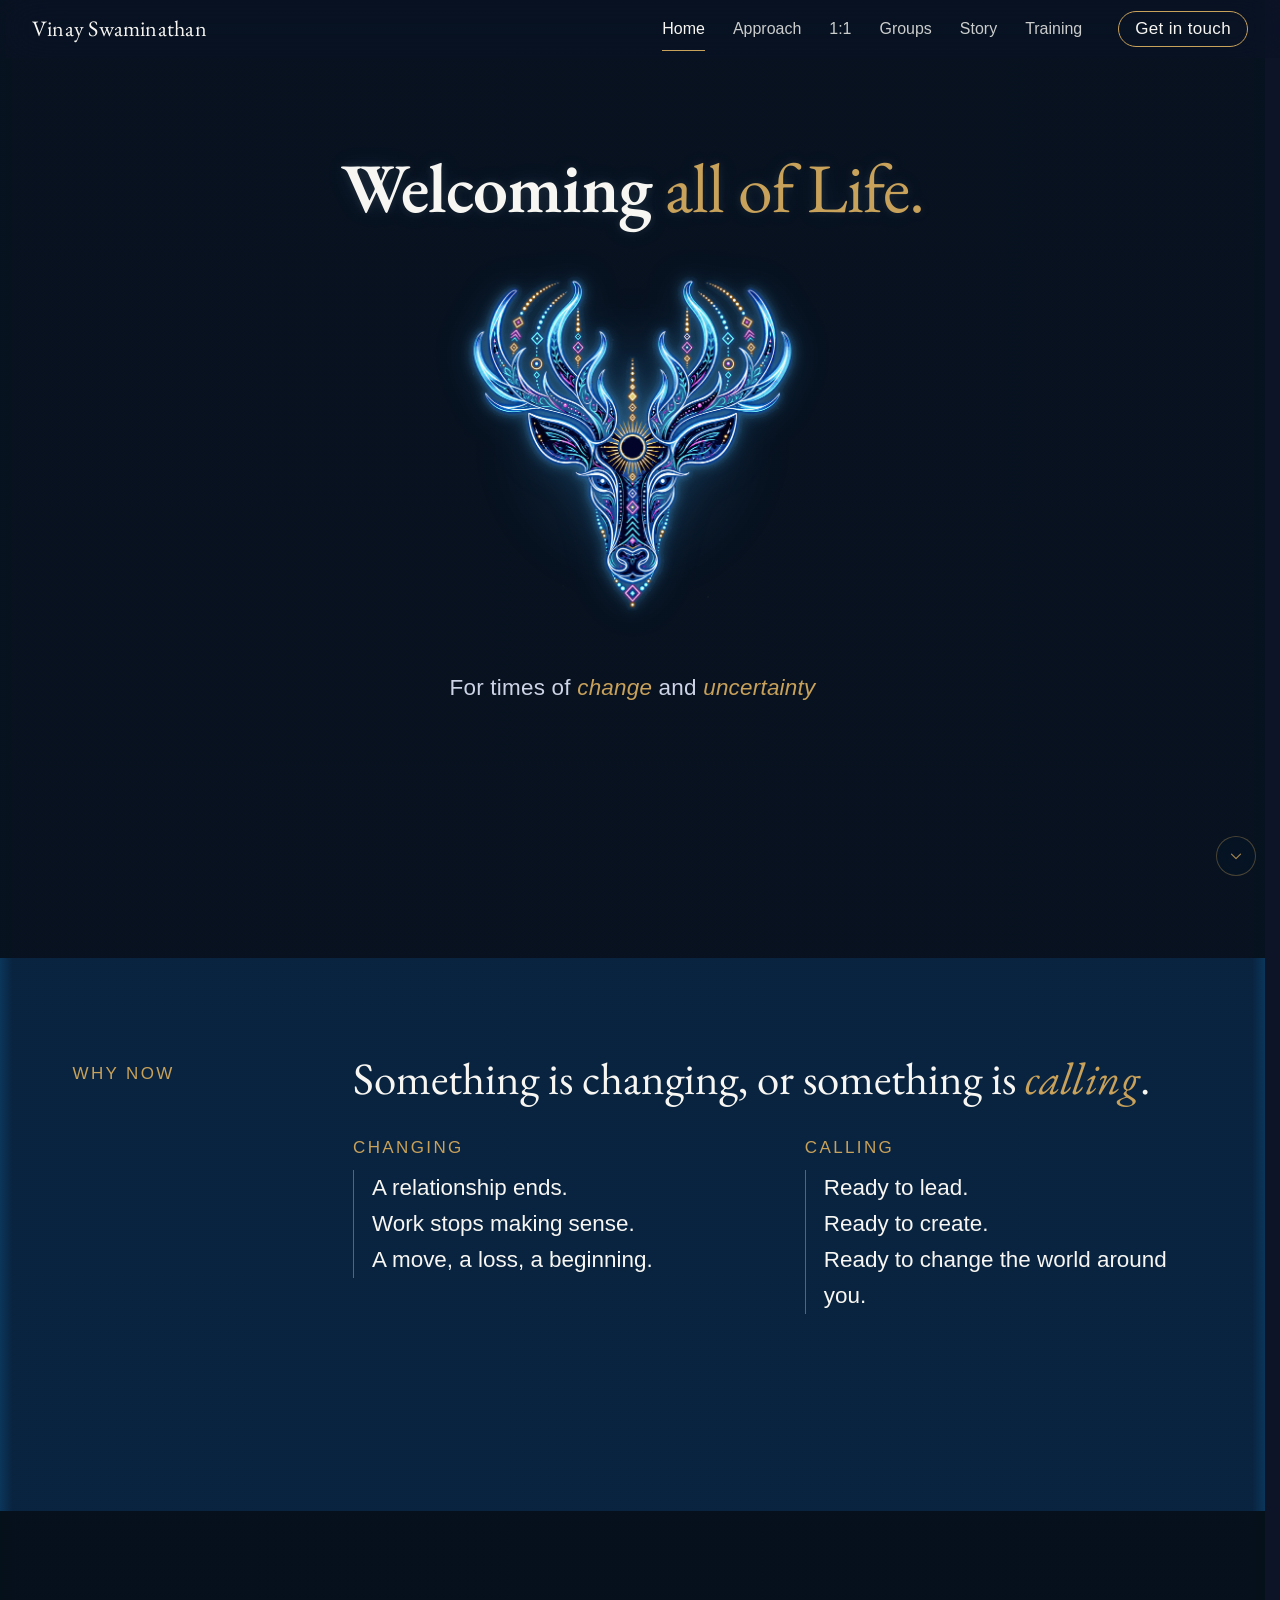
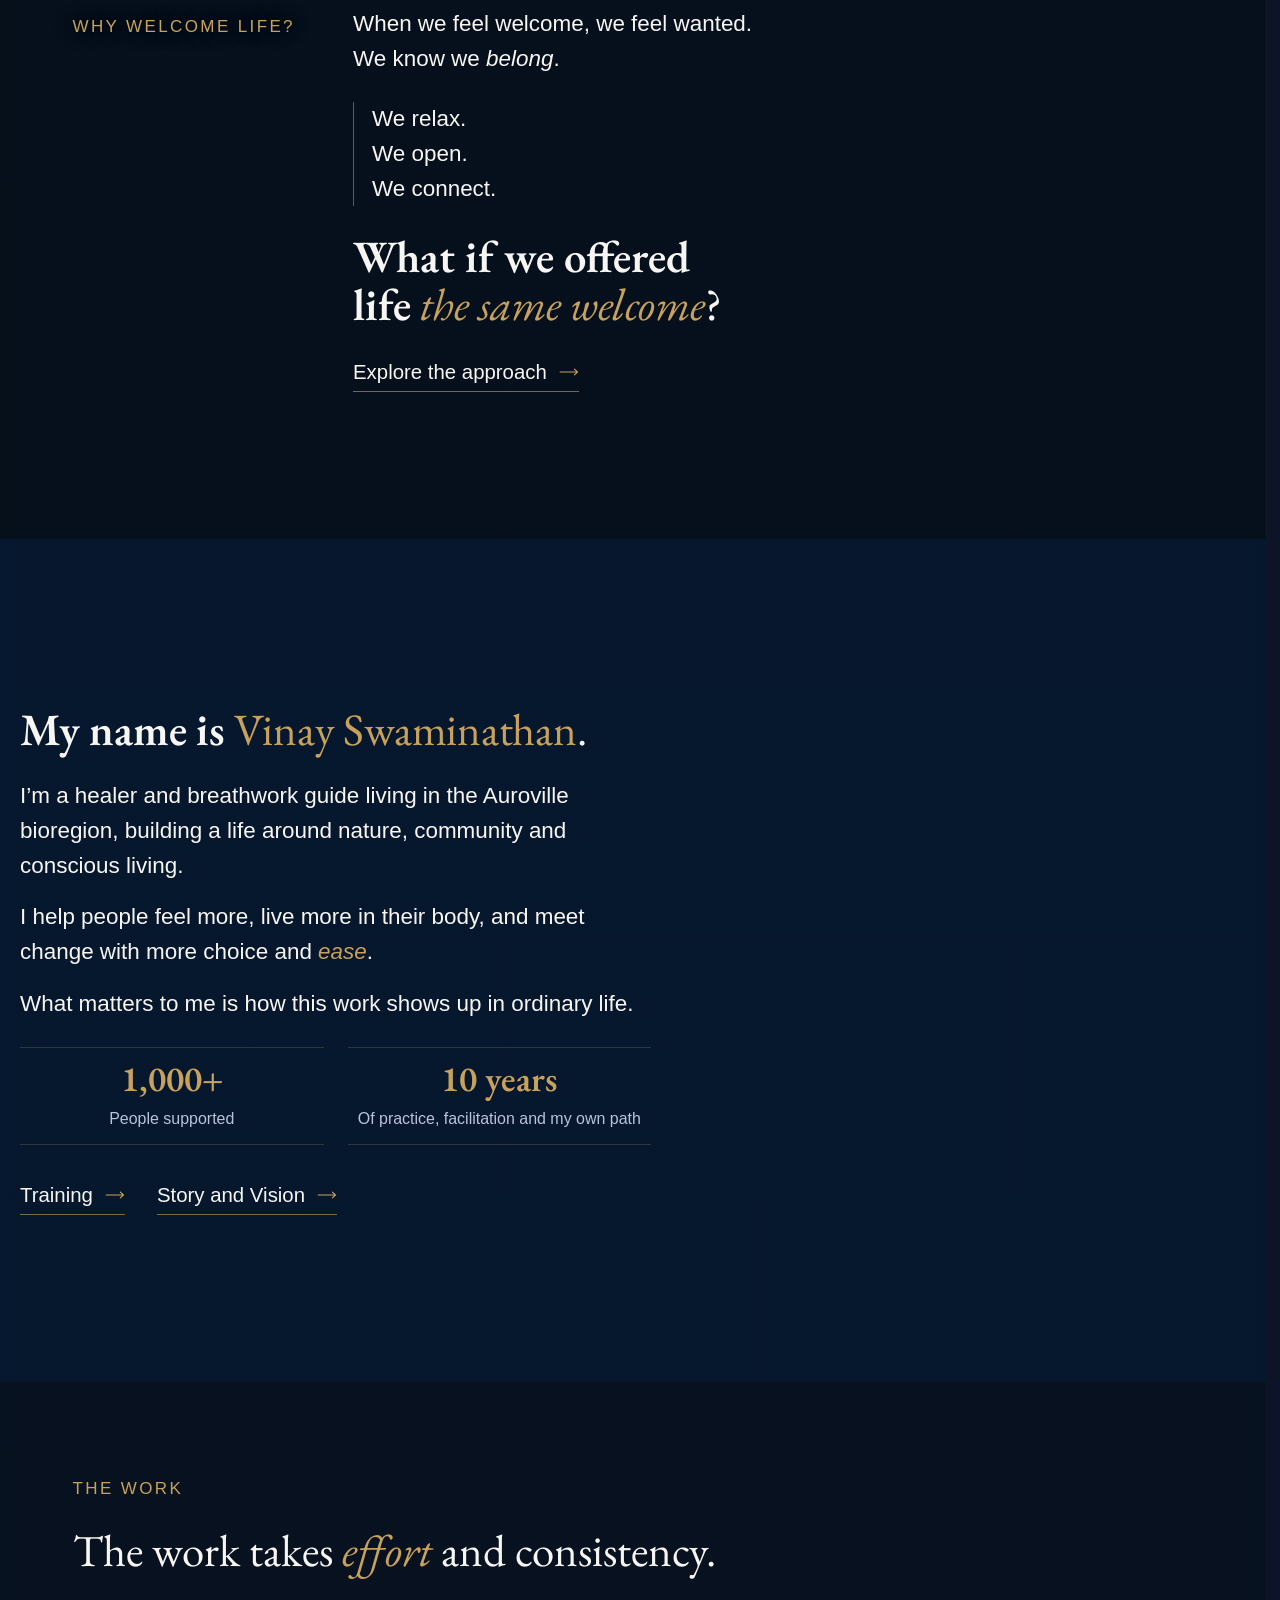
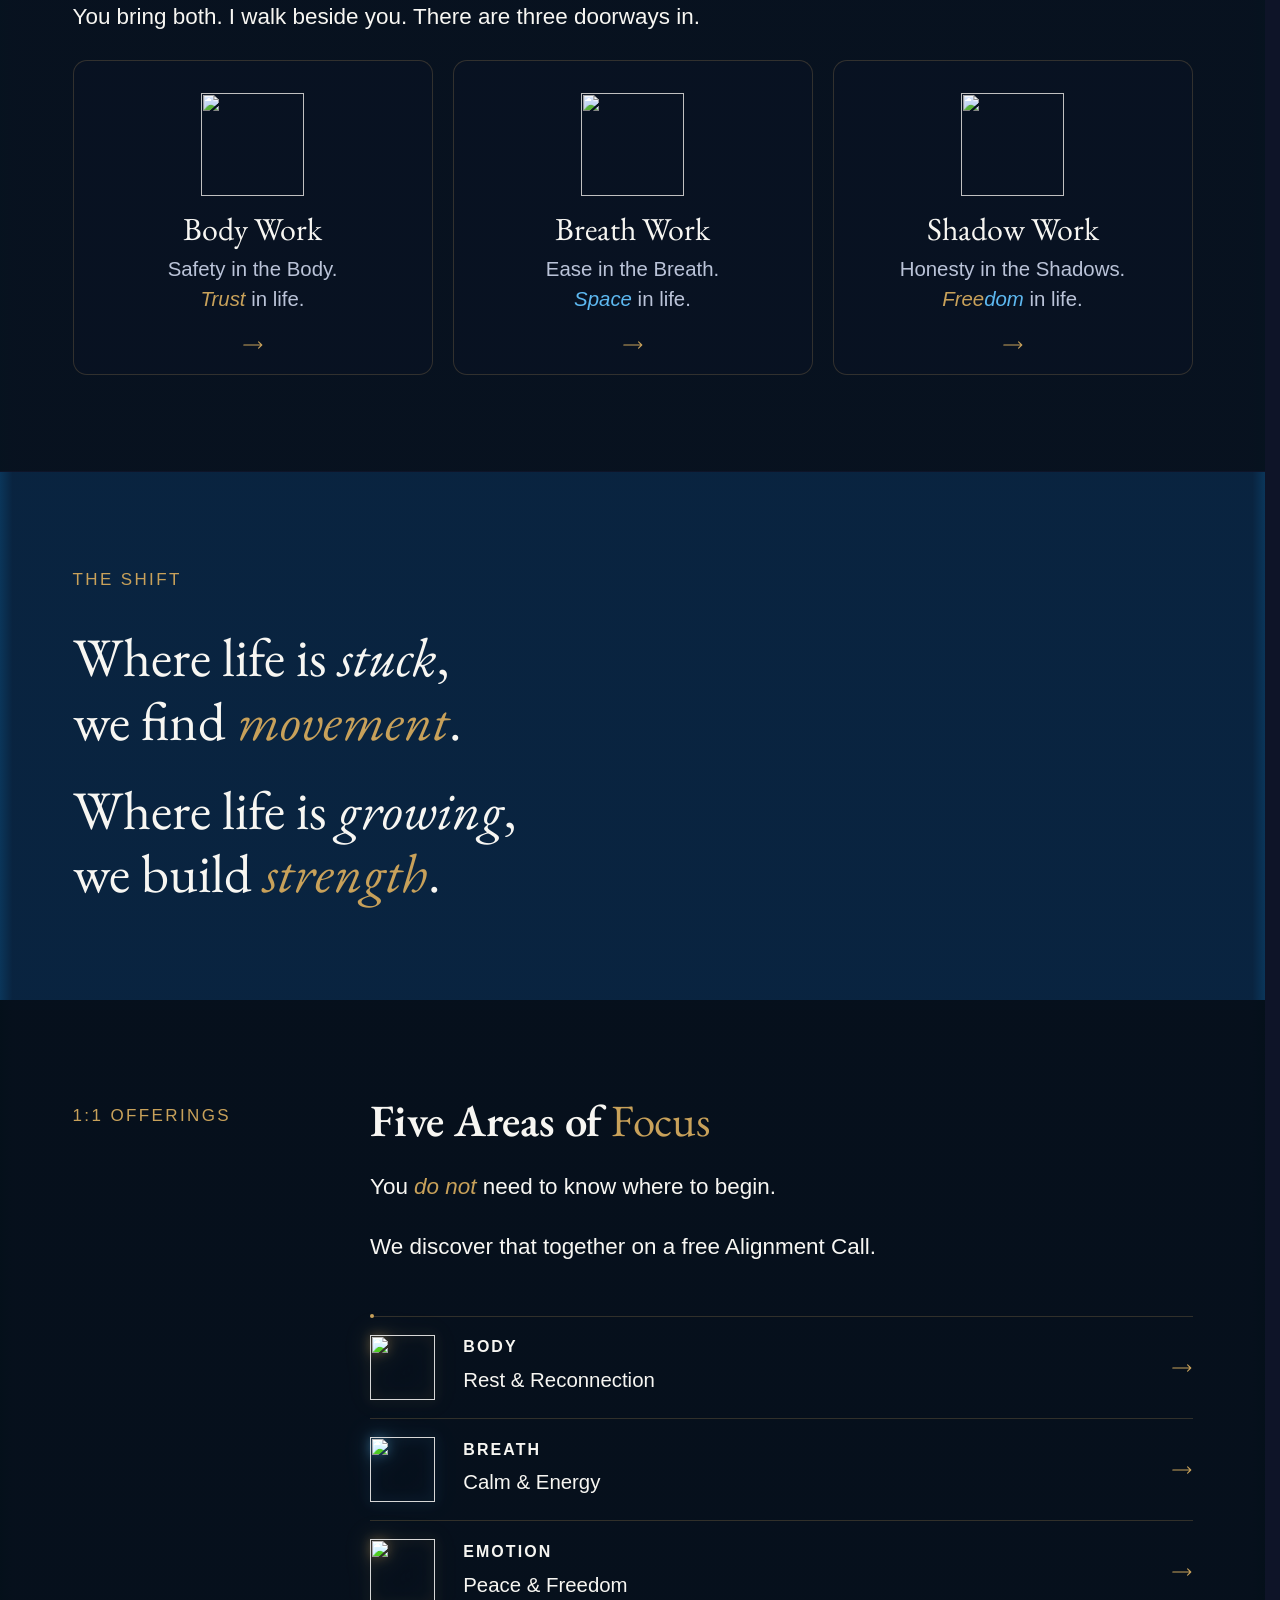
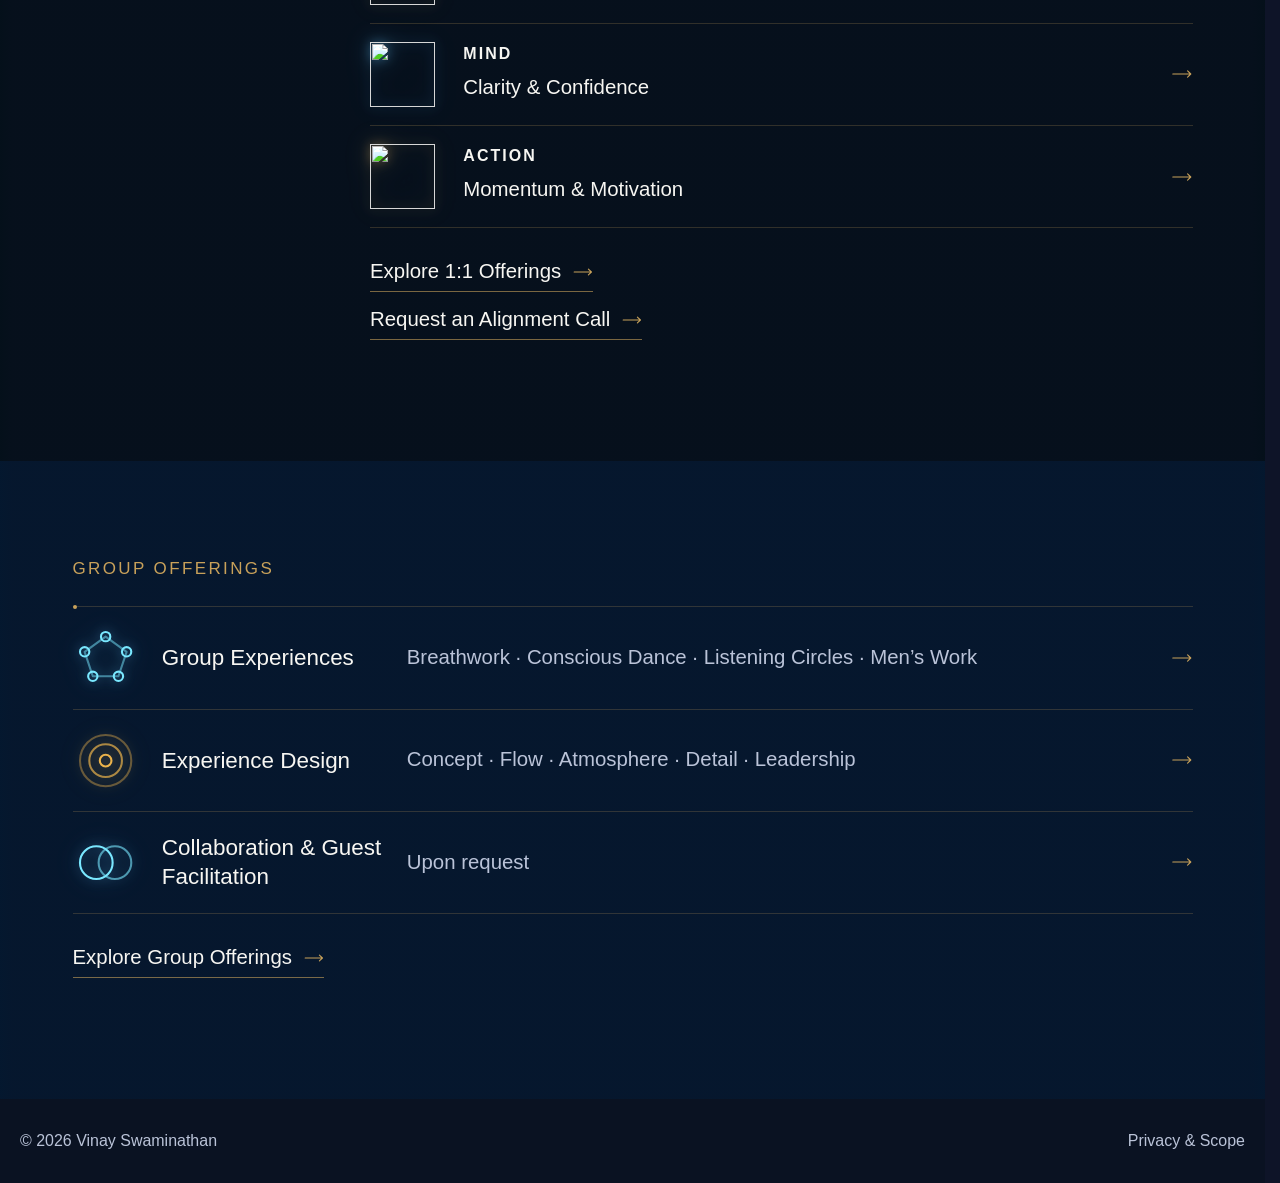
==== commit 417fe6db: "Sigil: clear the dark wedges by the ears and gaps between horns, white-hot antler cores, solid-backe" ====
--- a/index.html
+++ b/index.html
@@ -26,9 +26,9 @@
 <meta name="twitter:image:alt" content="Vinay Swaminathan">
 
 <script>(function(d){d.classList.add('js');if(!window.matchMedia('(prefers-reduced-motion: reduce)').matches&&'IntersectionObserver' in window){d.classList.add('motion-ready');setTimeout(function(){if(!window.__siteJs)d.classList.add('rv-fallback','assets-ready')},4000)}})(document.documentElement)</script>
-<link rel="icon" type="image/png" sizes="48x48" href="assets/images/favicon-48.png?v=202611120300">
-<link rel="icon" type="image/png" sizes="192x192" href="assets/images/favicon-192.png?v=202611120300">
-<link rel="apple-touch-icon" sizes="180x180" href="assets/images/apple-touch-icon.png?v=202611120300">
+<link rel="icon" type="image/png" sizes="48x48" href="assets/images/favicon-48.png?v=202611120400">
+<link rel="icon" type="image/png" sizes="192x192" href="assets/images/favicon-192.png?v=202611120400">
+<link rel="apple-touch-icon" sizes="180x180" href="assets/images/apple-touch-icon.png?v=202611120400">
 
 <link rel="preconnect" href="https://fonts.googleapis.com">
 <link rel="preconnect" href="https://fonts.gstatic.com" crossorigin>
@@ -36,7 +36,7 @@
 <link rel="preload" href="assets/fonts/GilliusADFNo2-Regular.otf" as="font" type="font/otf" crossorigin>
 <link rel="preload" as="image" href="assets/vinay-brand-assets/hero-home-desktop-v3.webp" media="(min-width: 769px)">
 <link rel="preload" as="image" href="assets/vinay-brand-assets/hero-home-mobile-v2.webp" media="(max-width: 768px)" fetchpriority="high">
-<link rel="stylesheet" href="assets/css/site.css?v=202611120300">
+<link rel="stylesheet" href="assets/css/site.css?v=202611120400">
 <script type="application/ld+json">
 {
   "@context": "https://schema.org",
@@ -117,7 +117,7 @@
 <header class="site-head" id="site-head">
   <div class="site-head__inner">
     <a class="brand" href="./">
-      <img src="assets/images/sigil-small.png?v=202611120300" alt="" width="28" height="29">
+      <img src="assets/images/sigil-small.png?v=202611120400" alt="" width="28" height="29">
       <span class="brand__name">Vinay Swaminathan</span>
     </a>
     <nav class="nav" aria-label="Primary">
@@ -150,7 +150,7 @@
 <section class="home-hero bg-1" aria-labelledby="hero-title">
   <div class="home-hero__inner">
     <h1 data-seq data-seq-at="300" id="hero-title" class="display-title"><span class="hero-strong">Welcoming</span> <span class="hero-gold">all of</span> <span class="hero-gold">Life.</span></h1>
-    <span data-seq data-seq-at="0" class="hero-sigil-wrap"><img class="home-hero__sigil" src="assets/images/sigil.png?v=202611120300" srcset="assets/images/sigil-720.png?v=202611120300 720w, assets/images/sigil-900.png?v=202611120300 900w, assets/images/sigil.png?v=202611120300 1100w" sizes="(max-width: 768px) 72vw, 360px" alt="" width="1100" height="1129" fetchpriority="high"></span>
+    <span data-seq data-seq-at="0" class="hero-sigil-wrap"><img class="home-hero__sigil" src="assets/images/sigil.png?v=202611120400" srcset="assets/images/sigil-720.png?v=202611120400 720w, assets/images/sigil-900.png?v=202611120400 900w, assets/images/sigil.png?v=202611120400 1100w" sizes="(max-width: 768px) 72vw, 360px" alt="" width="1100" height="1129" fetchpriority="high"></span>
     <p data-seq data-seq-at="600" class="home-hero__trio home-hero__practices">For times of <em class="trio-word trio-word--gold">change</em> and <em class="trio-word trio-word--gold">uncertainty</em></p>
   </div>
 </section>
@@ -320,6 +320,6 @@
   <a class="site-foot__privacy" href="privacy.html">Privacy &amp; Scope</a>
 </footer>
 
-<script src="assets/js/site.js?v=202611120300" defer></script>
+<script src="assets/js/site.js?v=202611120400" defer></script>
 </body>
 </html>
--- a/assets/css/site.css
+++ b/assets/css/site.css
@@ -1016,7 +1016,7 @@
   height: min(560px, 100%); width: auto; max-width: calc(100vw - 32px);   /* never larger than its block, so never cut */
   aspect-ratio: 1100 / 1132;
   transform: translate(-50%, -50%);
-  background: url("../images/sigil-720.png?v=202611120300") center / contain no-repeat;
+  background: url("../images/sigil-720.png?v=202611120400") center / contain no-repeat;
   opacity: .07; pointer-events: none;
 }
 
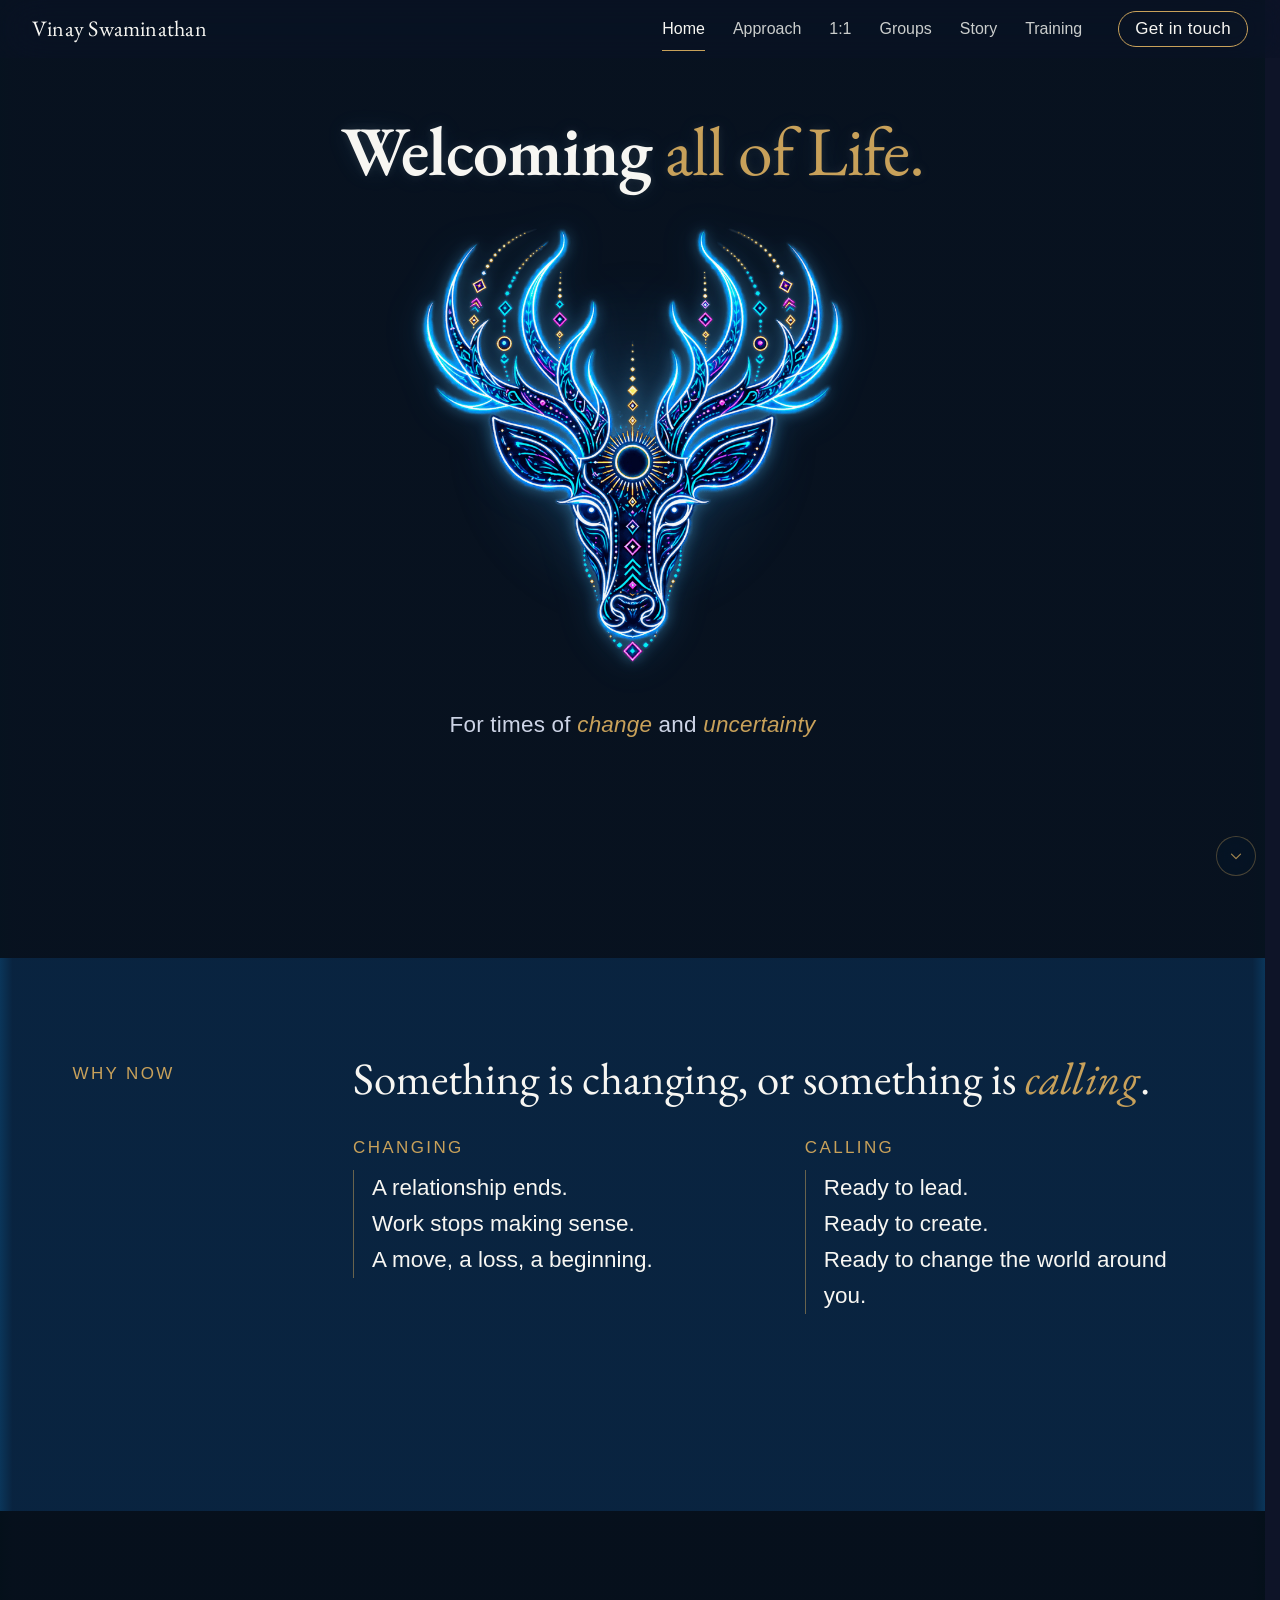
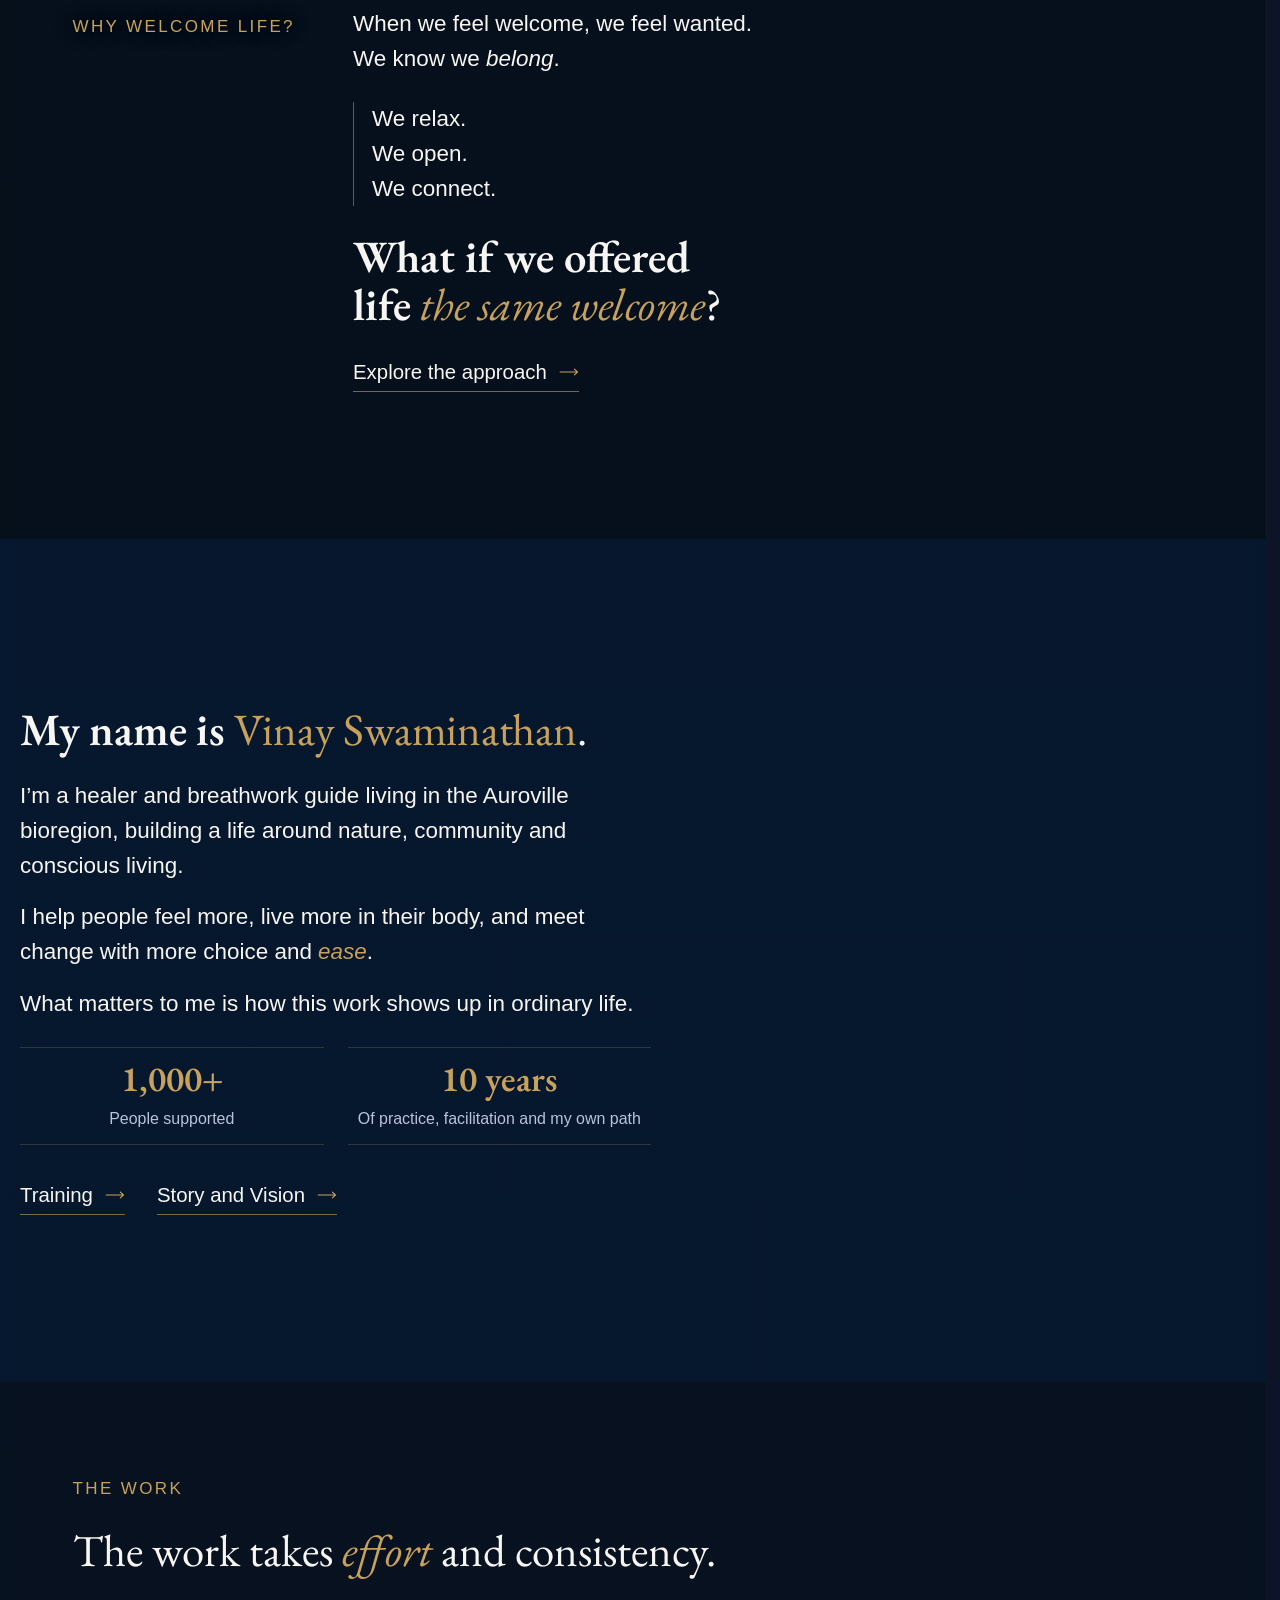
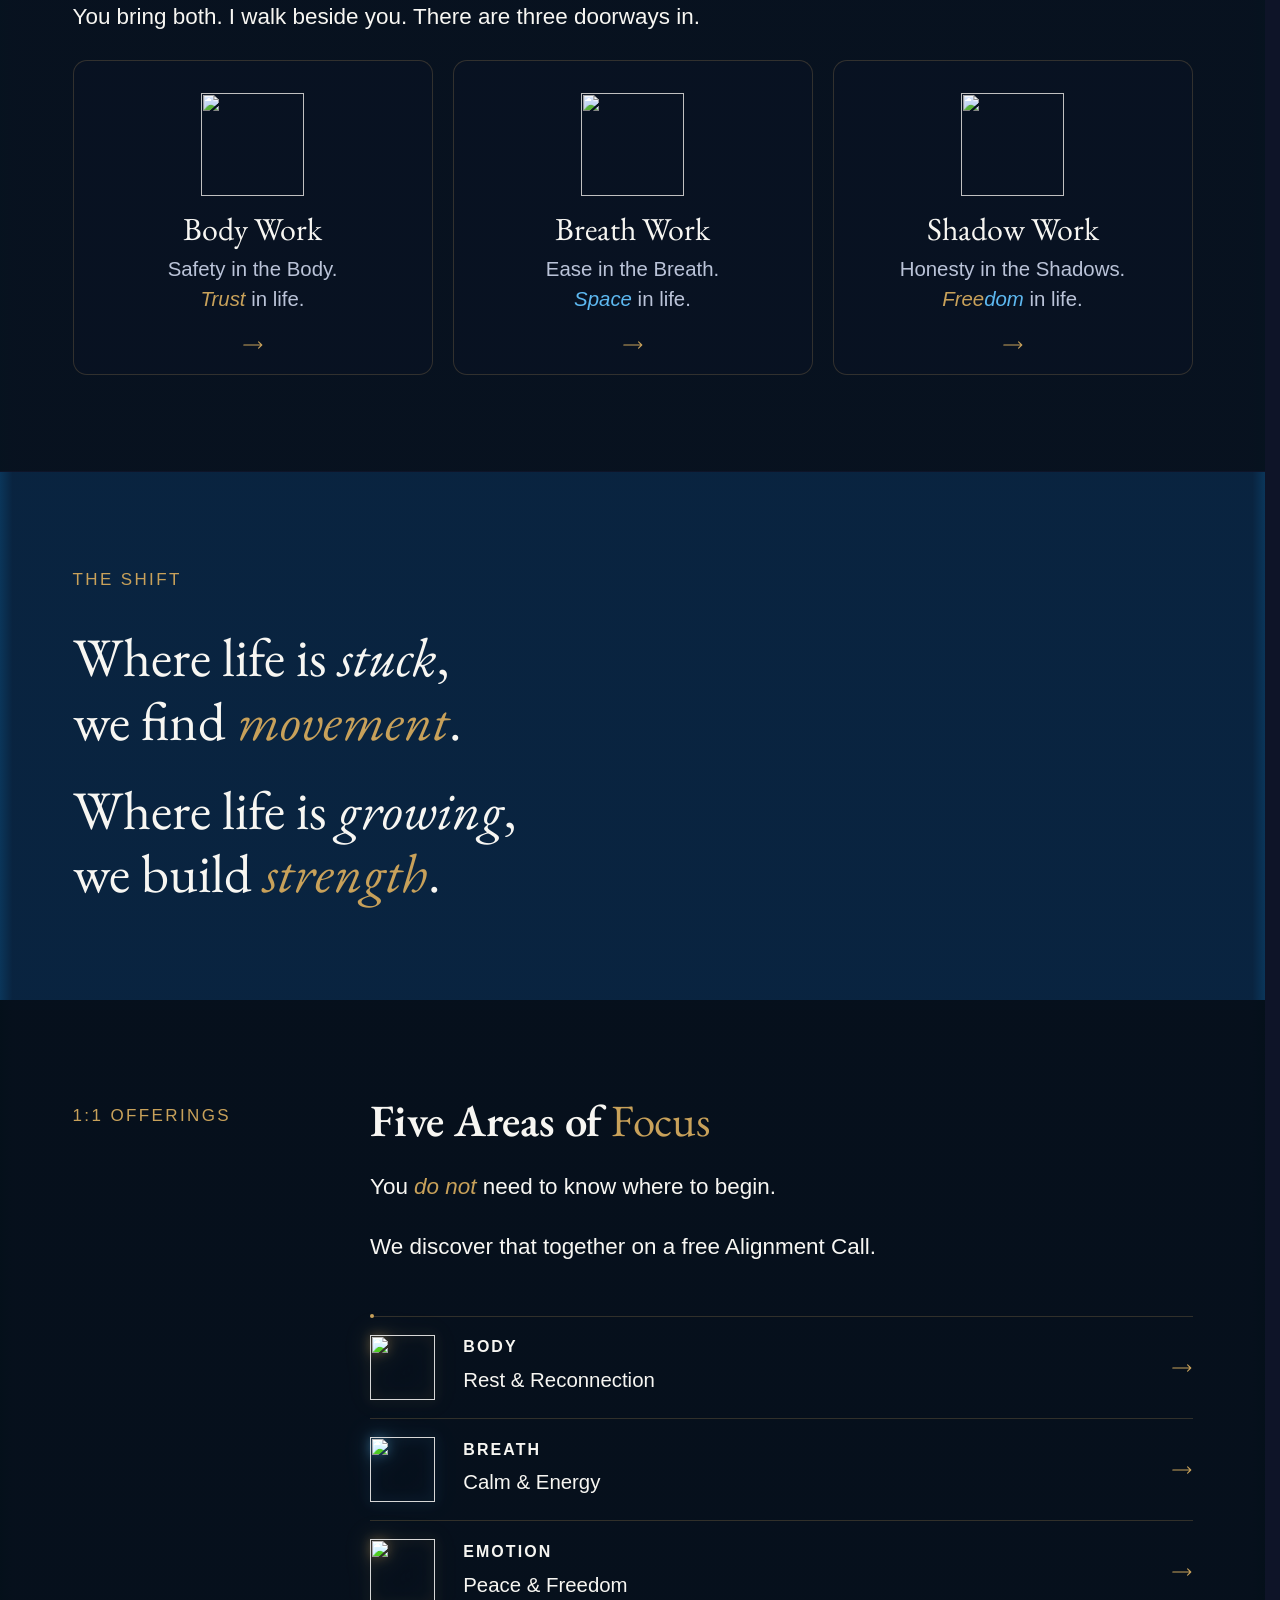
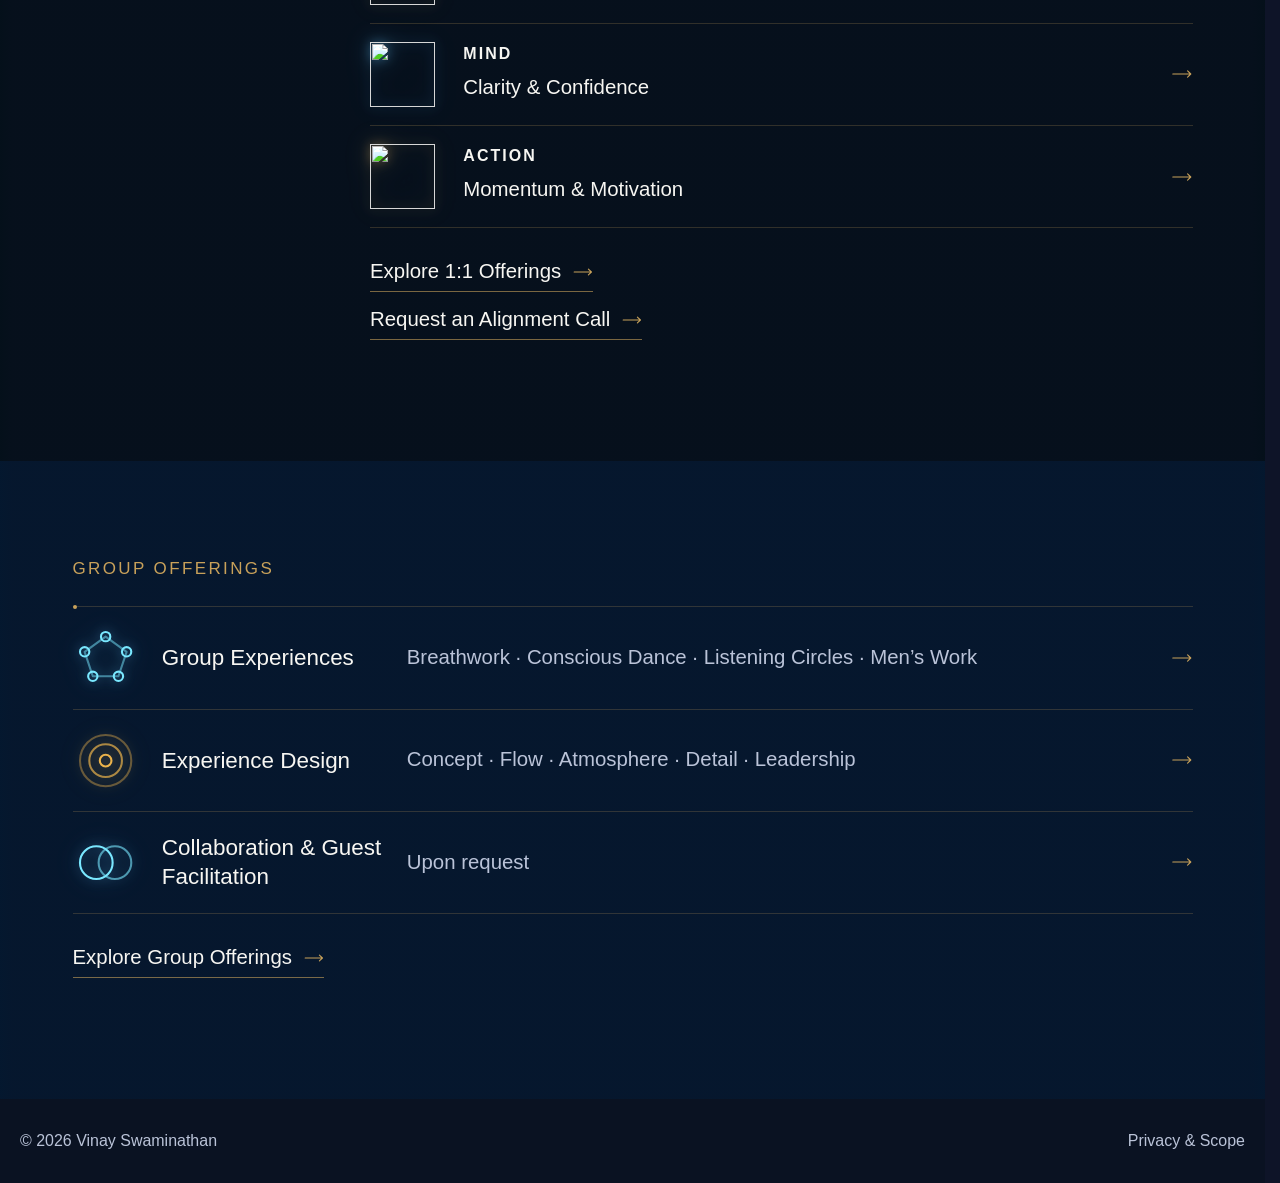
==== commit 74a7d99b: "Restore the original sigil while the refined one is reworked; hero sigil larger on laptops Co-Author" ====
--- a/index.html
+++ b/index.html
@@ -26,9 +26,9 @@
 <meta name="twitter:image:alt" content="Vinay Swaminathan">
 
 <script>(function(d){d.classList.add('js');if(!window.matchMedia('(prefers-reduced-motion: reduce)').matches&&'IntersectionObserver' in window){d.classList.add('motion-ready');setTimeout(function(){if(!window.__siteJs)d.classList.add('rv-fallback','assets-ready')},4000)}})(document.documentElement)</script>
-<link rel="icon" type="image/png" sizes="48x48" href="assets/images/favicon-48.png?v=202611120400">
-<link rel="icon" type="image/png" sizes="192x192" href="assets/images/favicon-192.png?v=202611120400">
-<link rel="apple-touch-icon" sizes="180x180" href="assets/images/apple-touch-icon.png?v=202611120400">
+<link rel="icon" type="image/png" sizes="48x48" href="assets/images/favicon-48.png?v=202611121500">
+<link rel="icon" type="image/png" sizes="192x192" href="assets/images/favicon-192.png?v=202611121500">
+<link rel="apple-touch-icon" sizes="180x180" href="assets/images/apple-touch-icon.png?v=202611121500">
 
 <link rel="preconnect" href="https://fonts.googleapis.com">
 <link rel="preconnect" href="https://fonts.gstatic.com" crossorigin>
@@ -36,7 +36,7 @@
 <link rel="preload" href="assets/fonts/GilliusADFNo2-Regular.otf" as="font" type="font/otf" crossorigin>
 <link rel="preload" as="image" href="assets/vinay-brand-assets/hero-home-desktop-v3.webp" media="(min-width: 769px)">
 <link rel="preload" as="image" href="assets/vinay-brand-assets/hero-home-mobile-v2.webp" media="(max-width: 768px)" fetchpriority="high">
-<link rel="stylesheet" href="assets/css/site.css?v=202611120400">
+<link rel="stylesheet" href="assets/css/site.css?v=202611121500">
 <script type="application/ld+json">
 {
   "@context": "https://schema.org",
@@ -117,7 +117,7 @@
 <header class="site-head" id="site-head">
   <div class="site-head__inner">
     <a class="brand" href="./">
-      <img src="assets/images/sigil-small.png?v=202611120400" alt="" width="28" height="29">
+      <img src="assets/images/sigil-small.png?v=202611121500" alt="" width="28" height="29">
       <span class="brand__name">Vinay Swaminathan</span>
     </a>
     <nav class="nav" aria-label="Primary">
@@ -150,7 +150,7 @@
 <section class="home-hero bg-1" aria-labelledby="hero-title">
   <div class="home-hero__inner">
     <h1 data-seq data-seq-at="300" id="hero-title" class="display-title"><span class="hero-strong">Welcoming</span> <span class="hero-gold">all of</span> <span class="hero-gold">Life.</span></h1>
-    <span data-seq data-seq-at="0" class="hero-sigil-wrap"><img class="home-hero__sigil" src="assets/images/sigil.png?v=202611120400" srcset="assets/images/sigil-720.png?v=202611120400 720w, assets/images/sigil-900.png?v=202611120400 900w, assets/images/sigil.png?v=202611120400 1100w" sizes="(max-width: 768px) 72vw, 360px" alt="" width="1100" height="1129" fetchpriority="high"></span>
+    <span data-seq data-seq-at="0" class="hero-sigil-wrap"><img class="home-hero__sigil" src="assets/images/sigil.png?v=202611121500" srcset="assets/images/sigil-720.png?v=202611121500 720w, assets/images/sigil-900.png?v=202611121500 900w, assets/images/sigil.png?v=202611121500 1100w" sizes="(max-width: 768px) 72vw, 360px" alt="" width="1100" height="1132" fetchpriority="high"></span>
     <p data-seq data-seq-at="600" class="home-hero__trio home-hero__practices">For times of <em class="trio-word trio-word--gold">change</em> and <em class="trio-word trio-word--gold">uncertainty</em></p>
   </div>
 </section>
@@ -320,6 +320,6 @@
   <a class="site-foot__privacy" href="privacy.html">Privacy &amp; Scope</a>
 </footer>
 
-<script src="assets/js/site.js?v=202611120400" defer></script>
+<script src="assets/js/site.js?v=202611121500" defer></script>
 </body>
 </html>
--- a/assets/css/site.css
+++ b/assets/css/site.css
@@ -1016,7 +1016,7 @@
   height: min(560px, 100%); width: auto; max-width: calc(100vw - 32px);   /* never larger than its block, so never cut */
   aspect-ratio: 1100 / 1132;
   transform: translate(-50%, -50%);
-  background: url("../images/sigil-720.png?v=202611120400") center / contain no-repeat;
+  background: url("../images/sigil-720.png?v=202611121500") center / contain no-repeat;
   opacity: .07; pointer-events: none;
 }
 
@@ -1994,7 +1994,7 @@
   opacity: var(--glow-o, 1);
 }
 
-.home-hero__sigil { display: block; width: clamp(208px, min(72vw, 39vh), 395px); filter: drop-shadow(0 0 7px rgba(93,184,240,.40)) drop-shadow(0 0 18px rgba(42,145,220,.20)); }
+.home-hero__sigil { display: block; width: clamp(208px, min(72vw, 47vh), 475px); filter: drop-shadow(0 0 7px rgba(93,184,240,.40)) drop-shadow(0 0 18px rgba(42,145,220,.20)); }
 
 .sigil-flight { filter: none; }   /* plain while flying: the glow filter cost a frame on Safari */
 
